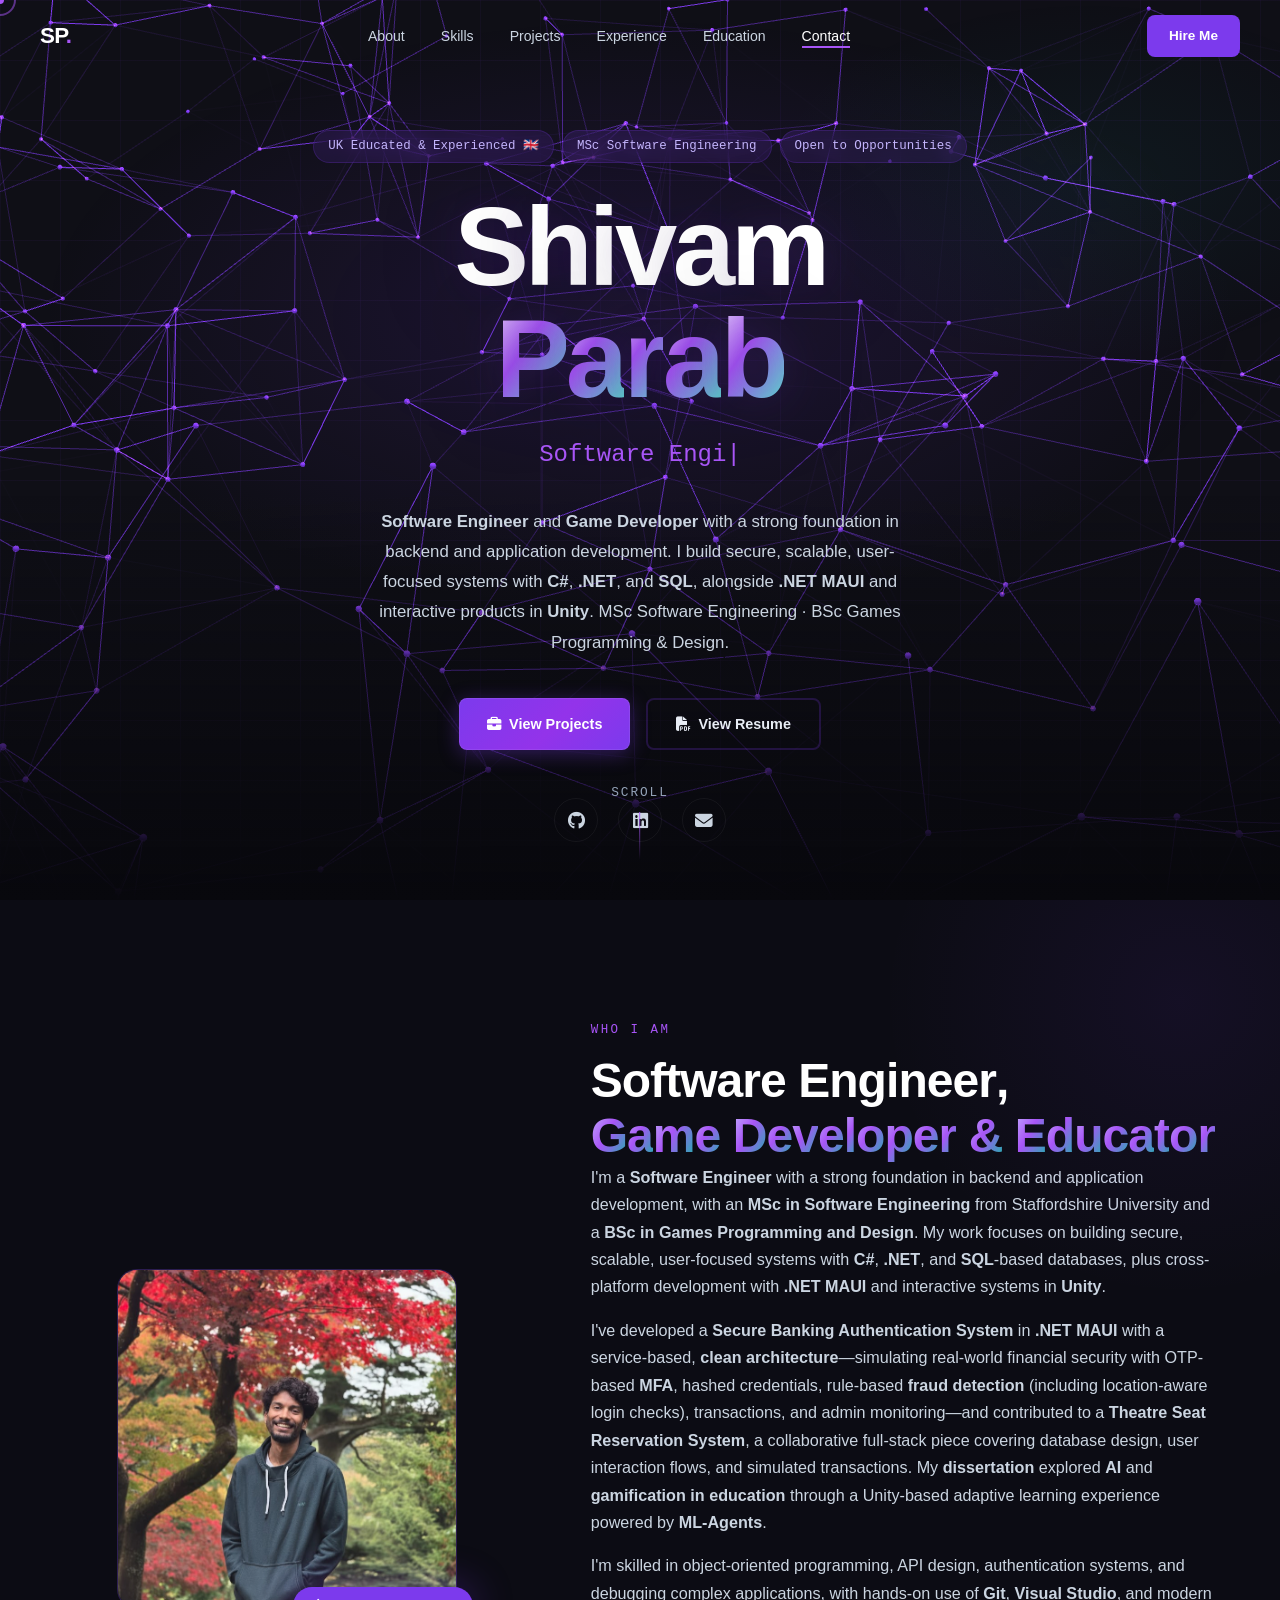
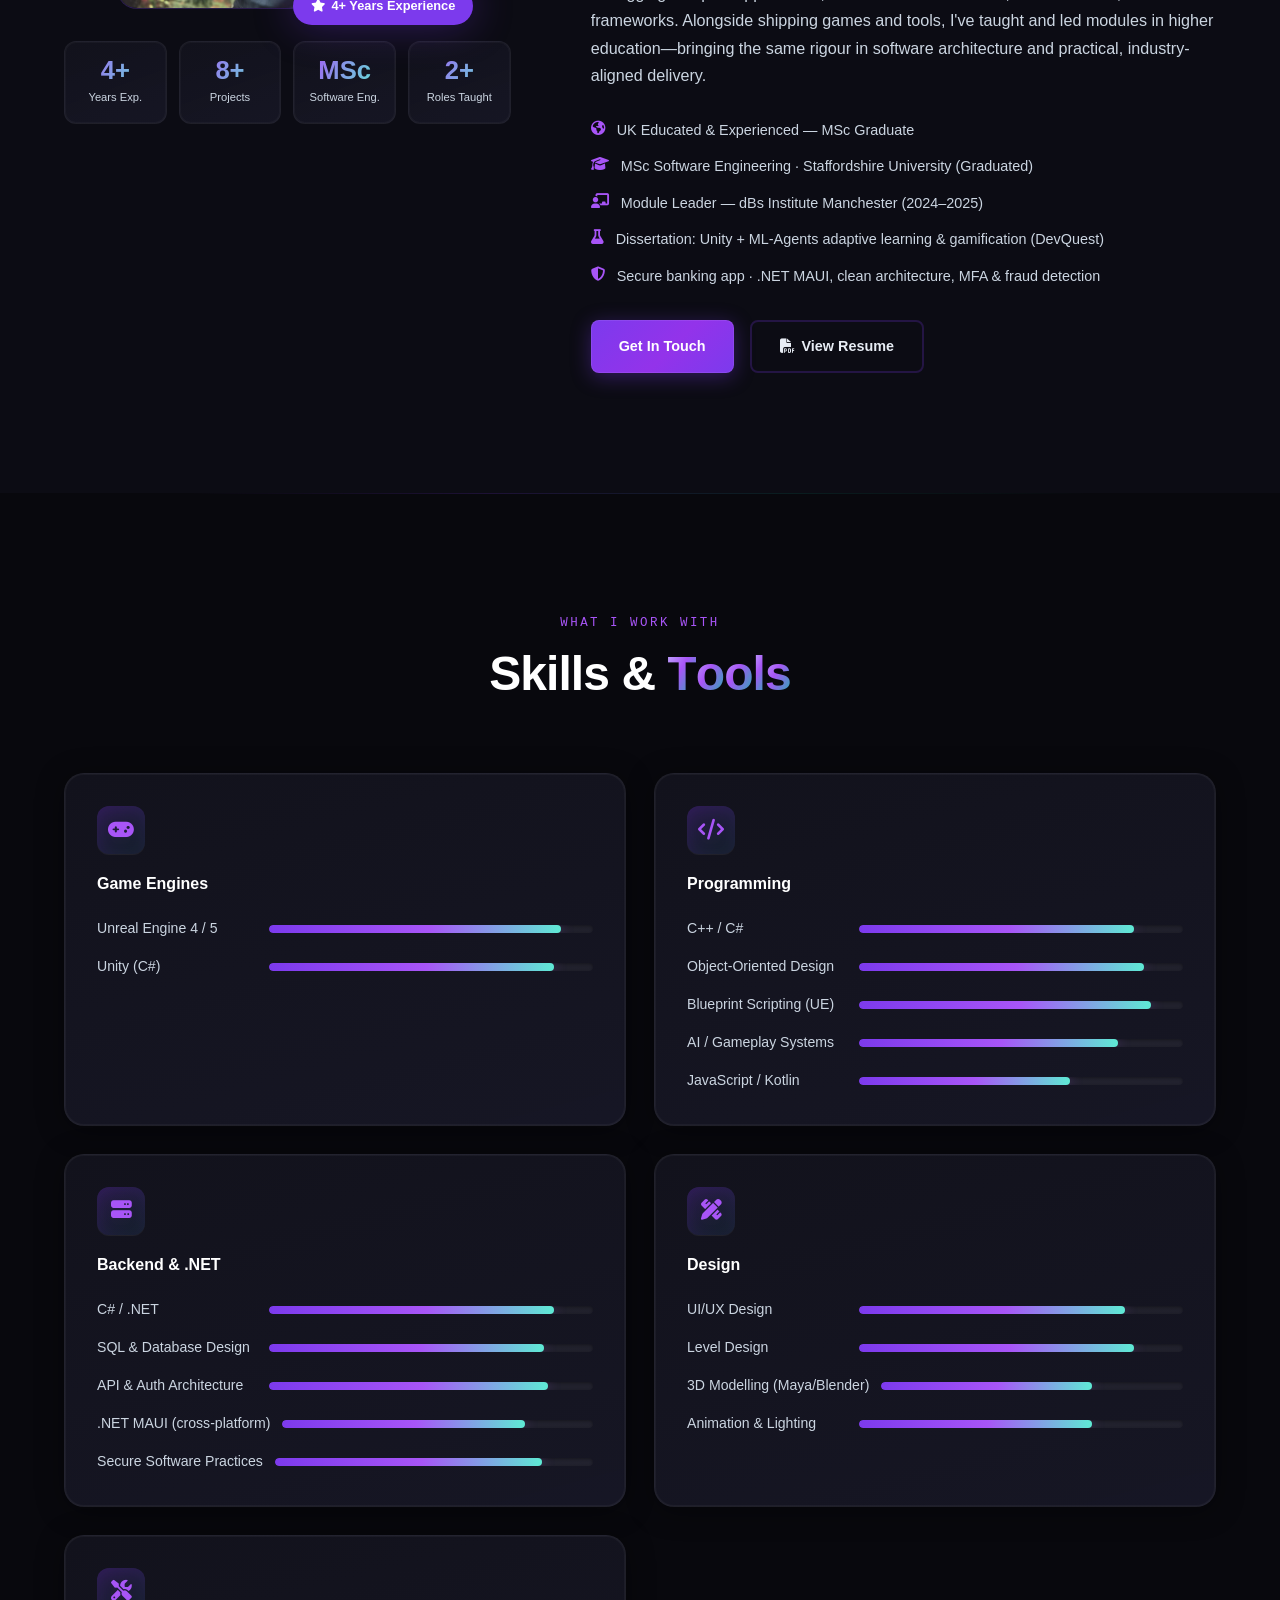
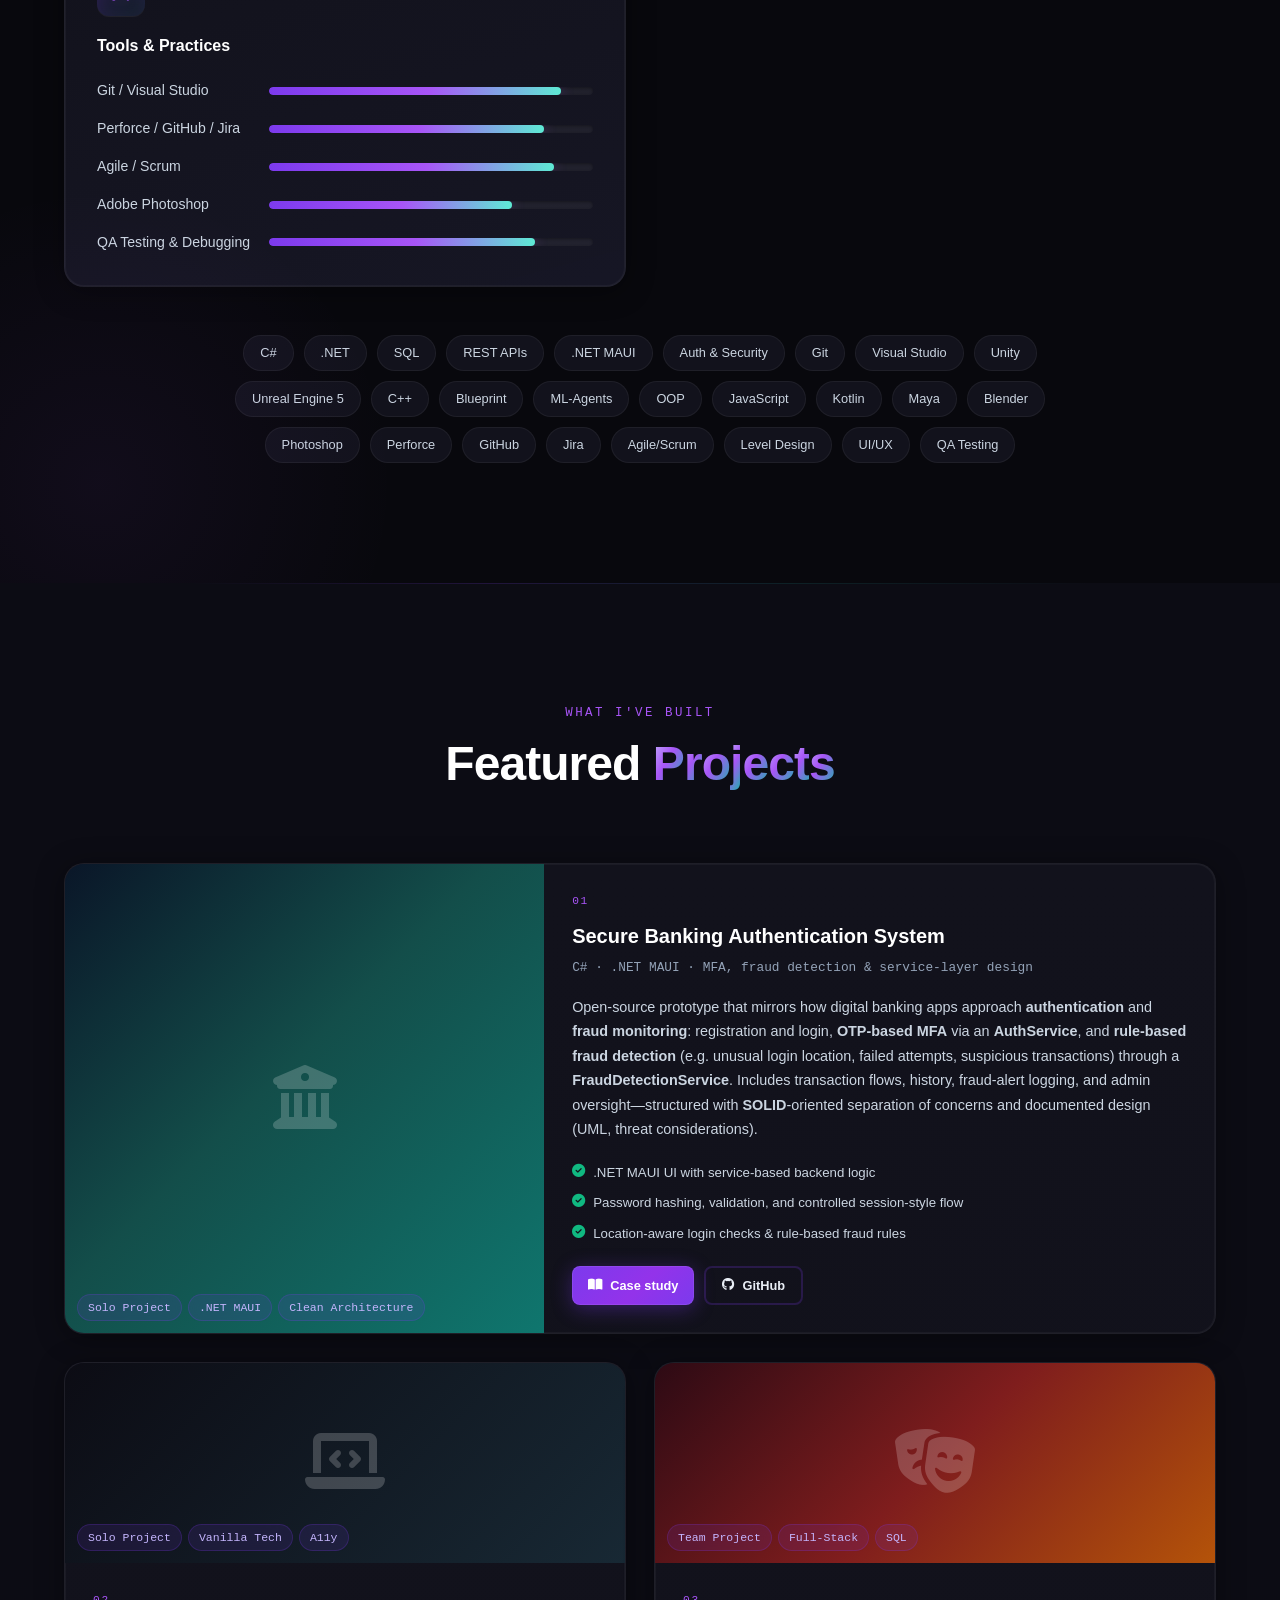
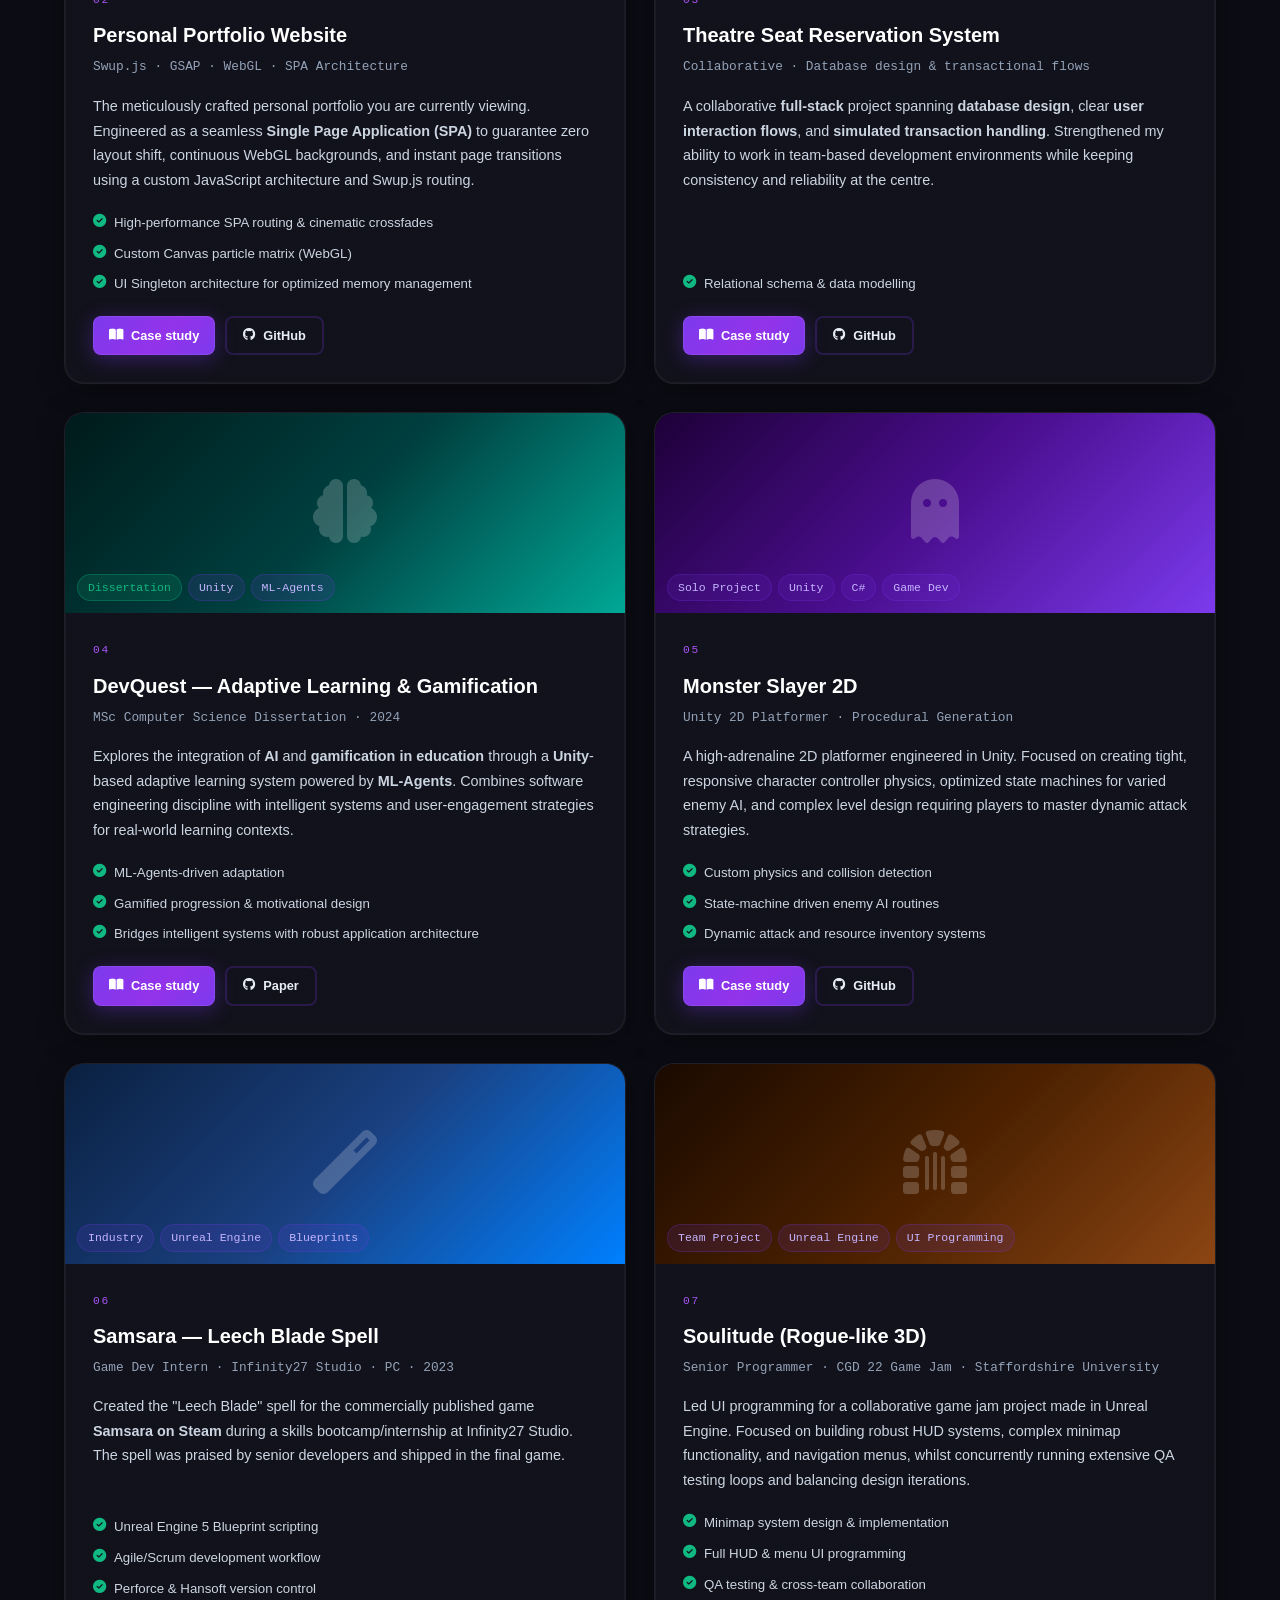
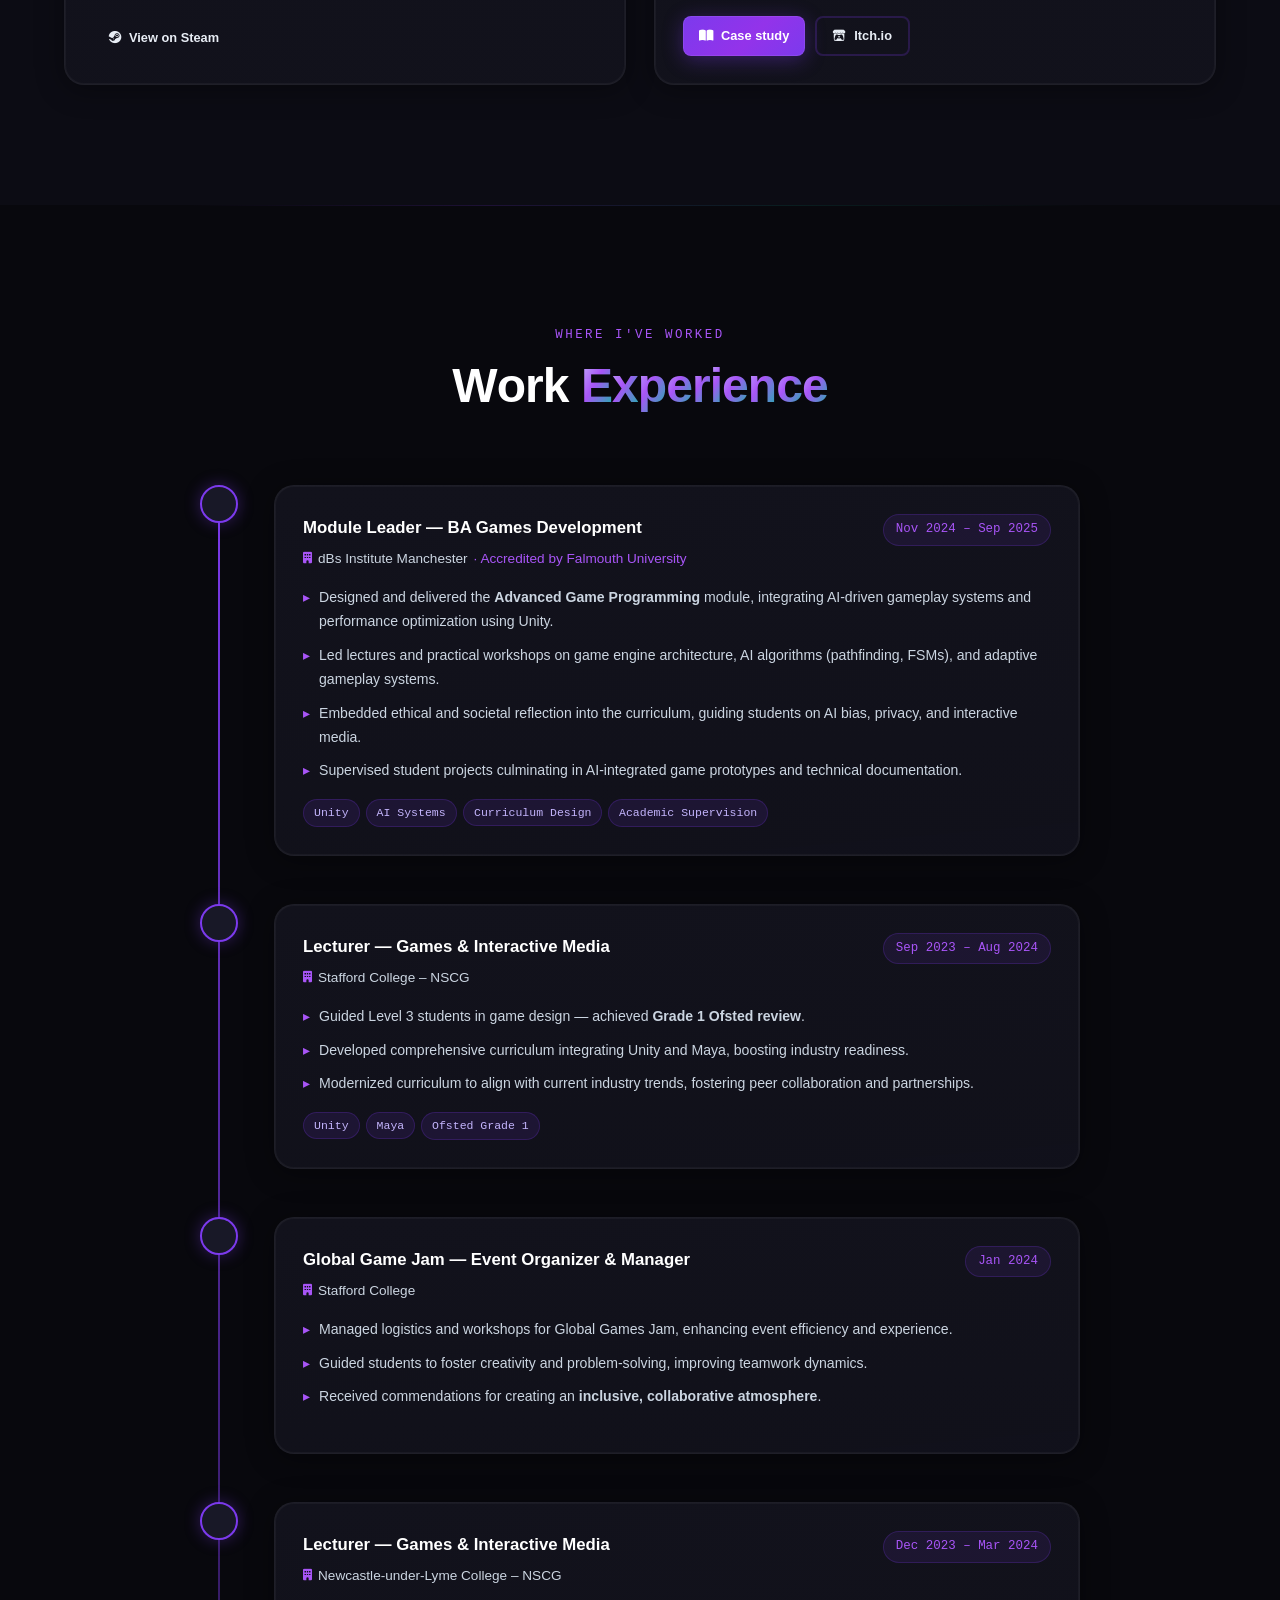
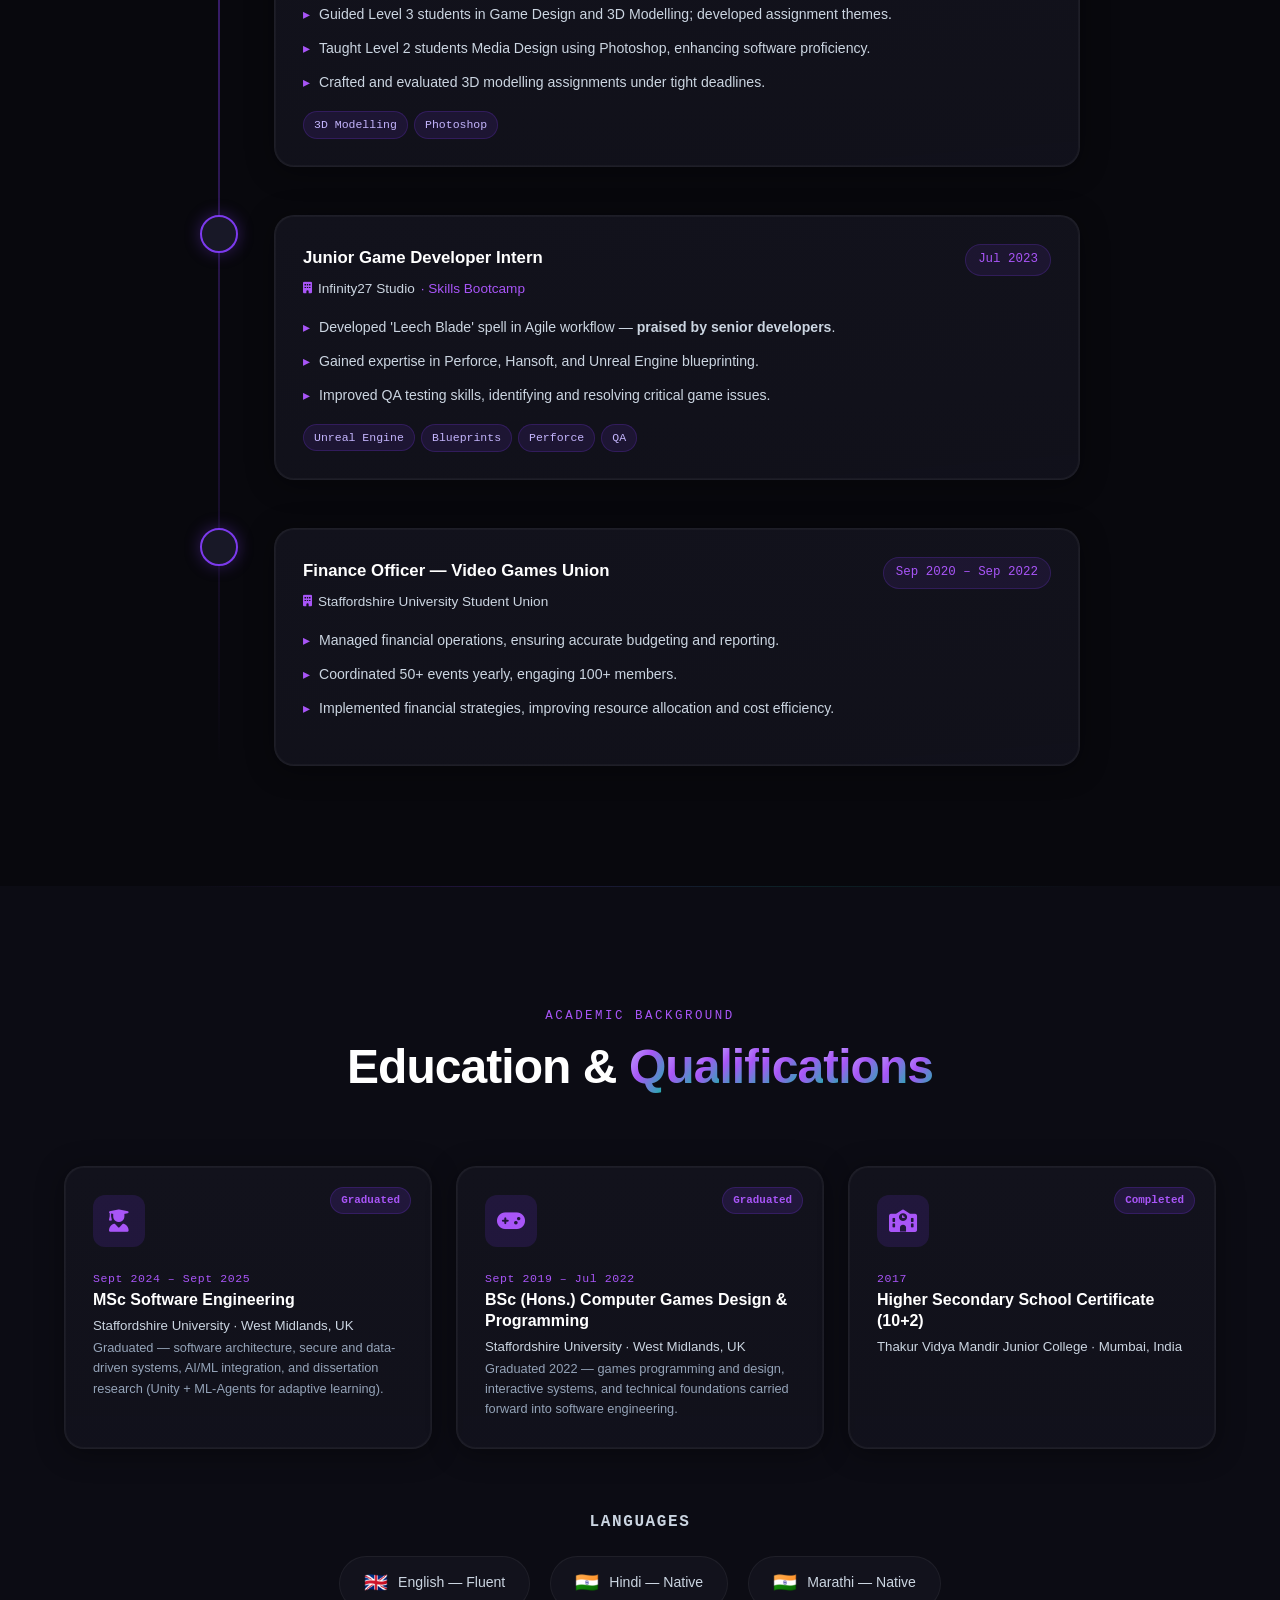
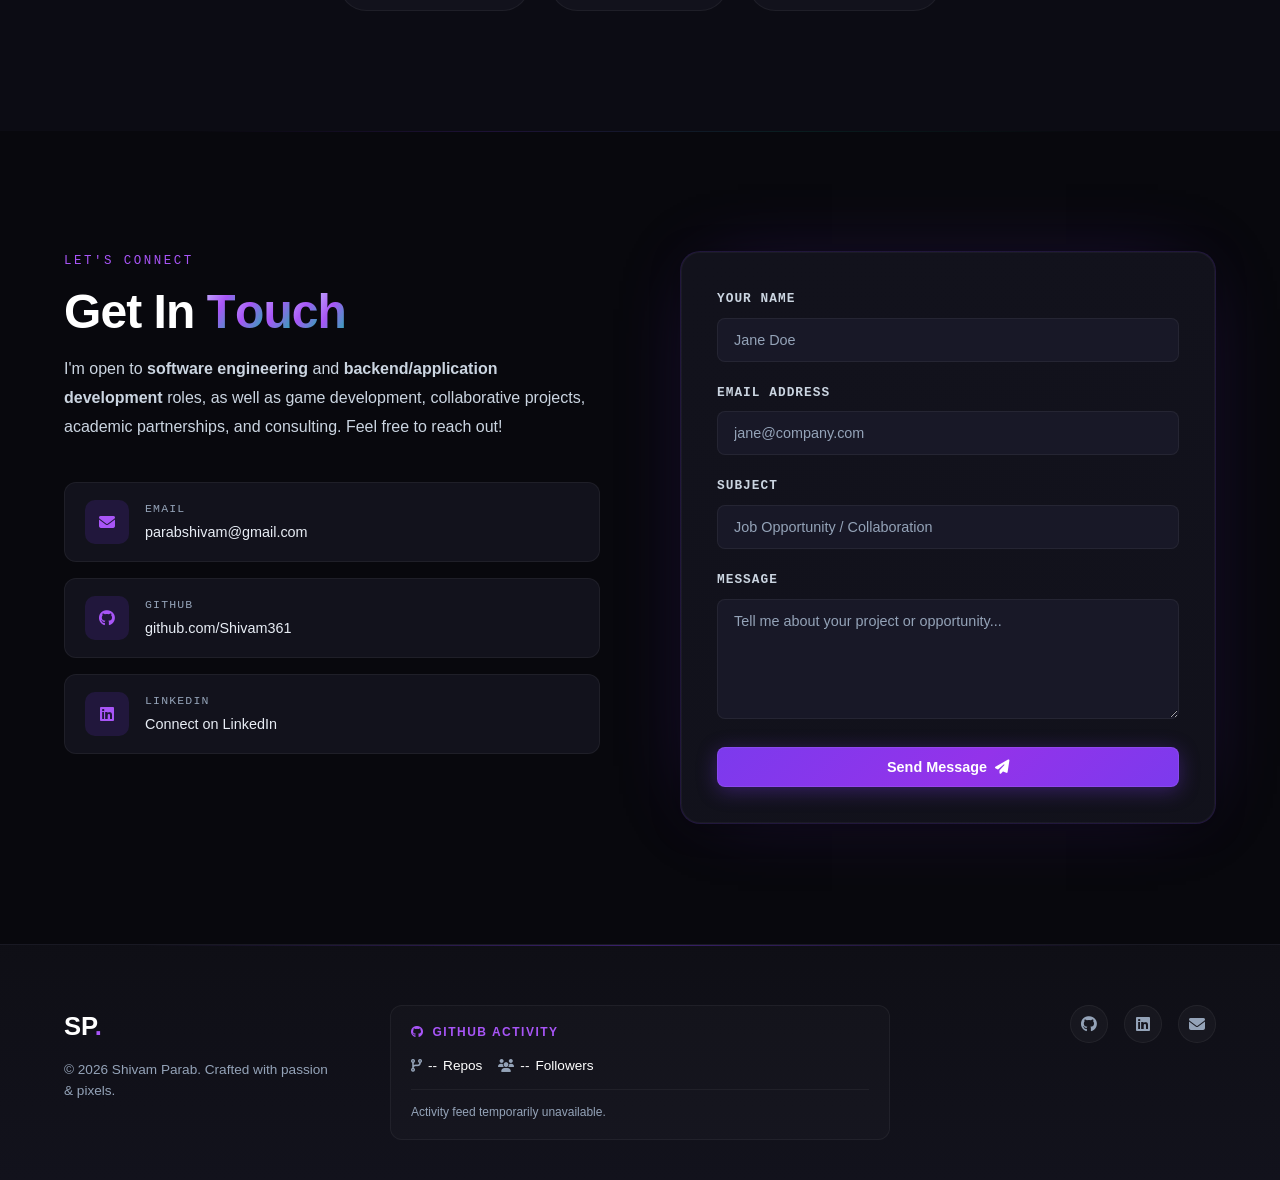
==== index.html @ a1155bc9 "Add GitHub activity widget to footer Introduce a GitHub Activity panel to the site footer and restyl" ====
<!DOCTYPE html>
<html lang="en">
<head>
  <meta charset="UTF-8" />
  <meta name="viewport" content="width=device-width, initial-scale=1.0" />
  <title>Shivam Parab | Software Engineer & Game Developer</title>
  <meta name="title" content="Shivam Parab | Software Engineer & Game Developer">
  <meta name="description" content="Portfolio of Shivam Parab: MSc Software Engineer and Game Developer specializing in high-performance SPA engineering, AI adaptive systems, and architectural scalability in Unity and Unreal Engine.">

  <!-- Open Graph / Facebook -->
  <meta property="og:type" content="website">
  <meta property="og:url" content="https://sp-portfolio-nine.vercel.app/">
  <meta property="og:title" content="Shivam Parab | Software Engineer & Game Developer">
  <meta property="og:description" content="Portfolio of Shivam Parab: MSc Software Engineer and Game Developer specializing in high-performance SPA engineering, AI adaptive systems, and architectural scalability in Unity and Unreal Engine.">
  <meta property="og:image" content="https://sp-portfolio-nine.vercel.app/img/profile.jpg">

  <!-- Twitter -->
  <meta property="twitter:card" content="summary_large_image">
  <meta property="twitter:url" content="https://sp-portfolio-nine.vercel.app/">
  <meta property="twitter:title" content="Shivam Parab | Software Engineer & Game Developer">
  <meta property="twitter:description" content="Portfolio of Shivam Parab: MSc Software Engineer and Game Developer specializing in high-performance SPA engineering, AI adaptive systems, and architectural scalability in Unity and Unreal Engine.">
  <meta property="twitter:image" content="https://sp-portfolio-nine.vercel.app/img/profile.jpg">
  
  <!-- Icons -->
  <link rel="stylesheet" href="css/vendor/fontawesome.min.css" />
  <!-- AOS animations -->

  <link rel="stylesheet" href="css/style.css" />
  <link rel="icon" href="img/favicon.ico" type="image/x-icon">
  <!-- SEO / JSON-LD Structured Data -->
  <script type="application/ld+json">
  {
    "@context": "https://schema.org",
    "@type": "Person",
    "name": "Shivam Parab",
    "url": "https://sp-portfolio-nine.vercel.app/",
    "image": "https://sp-portfolio-nine.vercel.app/img/profile.jpg",
    "jobTitle": "Software Engineer & Game Developer",
    "alumniOf": {
      "@type": "CollegeOrUniversity",
      "name": "Staffordshire University"
    },
    "sameAs": [
      "https://www.linkedin.com/in/shivam-parab-3b747b150/",
      "https://github.com/Shivam361",
      "https://shivam361.itch.io/"
    ],
    "description": "Shivam Parab is an MSc Software Engineer specializing in high-performance SPA engineering, AI adaptive systems, and architectural scalability in Unity and Unreal Engine."
  }
  </script>
</head>
<body>

  <!-- ─── LOADER ──────────────────────────────────── -->
  <div class="loader" id="loader">
    <p class="loader__logo">SP<span class="accent">.</span></p>
    <div class="loader__bar"><div class="loader__fill"></div></div>
  </div>

  <!-- ─── CURSOR ──────────────────────────────────── -->
  <div class="cursor" id="cursor"></div>
  <div class="cursor-follower" id="cursorFollower"></div>

  <!-- ─── NAV ──────────────────────────────────────── -->
  <nav class="nav" id="nav">
    <a href="#home" class="nav__logo" aria-label="Shivam Parab home">
      <span class="nav__logo-text">SP<span class="accent">.</span></span>
    </a>
    <ul class="nav__links" id="navLinks">
      <li><a href="#about" class="nav__link">About</a></li>
      <li><a href="#skills" class="nav__link">Skills</a></li>
      <li><a href="#projects" class="nav__link">Projects</a></li>
      <li><a href="#experience" class="nav__link">Experience</a></li>
      <li><a href="#education" class="nav__link">Education</a></li>
      <li><a href="#contact" class="nav__link">Contact</a></li>
    </ul>
    <a href="#contact" class="btn btn--nav">Hire Me</a>
    <button class="nav__hamburger" id="hamburger" aria-label="Open navigation menu">
      <span></span><span></span><span></span>
    </button>
  </nav>

  <!-- ─── SWUP CONTAINER ──────────────────────────────── -->
  <main id="swup" class="transition-fade">

  <!-- ─── HERO ──────────────────────────────────────── -->
  <header class="hero" id="home">
    <div class="hero__canvas-wrap" id="vanta-bg"></div>
    <div class="hero__content">
      <p class="hero__eyebrow">
        <span class="tag">UK Educated & Experienced 🇬🇧</span>
        <span class="tag">MSc Software Engineering</span>
        <span class="tag">Open to Opportunities</span>
      </p>
      <h1 class="hero__name">
        Shivam<br /><span class="accent">Parab</span>
      </h1>
      <p class="hero__roles">
        <span id="typedRole"></span>
      </p>
      <p class="hero__summary">
        <strong>Software Engineer</strong> and <strong>Game Developer</strong> with a strong foundation in backend and
        application development. I build secure, scalable, user-focused systems with <strong>C#</strong>,
        <strong>.NET</strong>, and <strong>SQL</strong>, alongside <strong>.NET MAUI</strong> and interactive products in
        <strong>Unity</strong>. MSc Software Engineering · BSc Games Programming &amp; Design.
      </p>
      <div class="hero__cta">
        <a href="#projects" class="btn btn--primary">
          <i class="fas fa-briefcase"></i> View Projects
        </a>
        <a href="resume.html" class="btn btn--outline">
          <i class="fas fa-file-pdf"></i> View Resume
        </a>
      </div>
      <div class="hero__socials">
        <a href="https://github.com/Shivam361" target="_blank" rel="noopener" aria-label="GitHub"><i class="fab fa-github"></i></a>
        <a href="https://www.linkedin.com/in/shivam-parab-3b747b150/" target="_blank" rel="noopener" aria-label="LinkedIn"><i class="fab fa-linkedin"></i></a>
        <a href="mailto:parabshivam@gmail.com" aria-label="Email"><i class="fas fa-envelope"></i></a>
      </div>
    </div>
    <div class="hero__scroll-hint">
      <span>Scroll</span>
      <div class="hero__scroll-line"></div>
    </div>
  </header>

  <!-- ─── ABOUT ─────────────────────────────────────── -->
  <section class="section about" id="about">
    <div class="container">
      <div class="about__grid">

        <div class="about__visual">
          <div class="about__img-wrap">
            <div class="about__img-placeholder">
              <div class="about__avatar-icon">
                <i class="fas fa-laptop-code"></i>
              </div>
              <img src="img/profile.jpg" alt="Shivam Parab" class="about__img" />
            </div>
            <div class="about__badge">
              <i class="fas fa-star"></i>
              <span>4+ Years Experience</span>
            </div>
          </div>
          <div class="about__stats">
            <div class="stat-card">
              <span class="stat-card__num">4+</span>
              <span class="stat-card__label">Years Exp.</span>
            </div>
            <div class="stat-card">
              <span class="stat-card__num">8+</span>
              <span class="stat-card__label">Projects</span>
            </div>
            <div class="stat-card">
              <span class="stat-card__num">MSc</span>
              <span class="stat-card__label">Software Eng.</span>
            </div>
            <div class="stat-card">
              <span class="stat-card__num">2+</span>
              <span class="stat-card__label">Roles Taught</span>
            </div>
          </div>
        </div>

        <div class="about__text">
          <p class="section__eyebrow">Who I am</p>
          <h2 class="section__title">Software Engineer, <br /><span class="accent">Game Developer &amp; Educator</span></h2>
          <p class="about__bio">
            I'm a <strong>Software Engineer</strong> with a strong foundation in backend and application development,
            with an <strong>MSc in Software Engineering</strong> from Staffordshire University and a
            <strong>BSc in Games Programming and Design</strong>. My work focuses on building secure, scalable,
            user-focused systems with <strong>C#</strong>, <strong>.NET</strong>, and <strong>SQL</strong>-based databases,
            plus cross-platform development with <strong>.NET MAUI</strong> and interactive systems in <strong>Unity</strong>.
          </p>
          <p class="about__bio">
            I've developed a <strong>Secure Banking Authentication System</strong> in <strong>.NET MAUI</strong> with a
            service-based, <strong>clean architecture</strong>—simulating real-world financial security with OTP-based
            <strong>MFA</strong>, hashed credentials, rule-based <strong>fraud detection</strong> (including location-aware
            login checks), transactions, and admin monitoring—and contributed
            to a <strong>Theatre Seat Reservation System</strong>, a collaborative full-stack piece covering database design,
            user interaction flows, and simulated transactions. My <strong>dissertation</strong> explored <strong>AI</strong> and
            <strong>gamification in education</strong> through a Unity-based adaptive learning experience powered by
            <strong>ML-Agents</strong>.
          </p>
          <p class="about__bio">
            I'm skilled in object-oriented programming, API design, authentication systems, and debugging complex
            applications, with hands-on use of <strong>Git</strong>, <strong>Visual Studio</strong>, and modern frameworks.
            Alongside shipping games and tools, I've taught and led modules in higher education—bringing the same rigour in
            software architecture and practical, industry-aligned delivery.
          </p>
          <div class="about__highlights">
            <div class="highlight-item">
              <i class="fas fa-globe-americas"></i>
              <span>UK Educated & Experienced — MSc Graduate</span>
            </div>
            <div class="highlight-item">
              <i class="fas fa-graduation-cap"></i>
              <span>MSc Software Engineering · Staffordshire University (Graduated)</span>
            </div>
            <div class="highlight-item">
              <i class="fas fa-chalkboard-teacher"></i>
              <span>Module Leader — dBs Institute Manchester (2024–2025)</span>
            </div>
            <div class="highlight-item">
              <i class="fas fa-flask"></i>
              <span>Dissertation: Unity + ML-Agents adaptive learning &amp; gamification (DevQuest)</span>
            </div>
            <div class="highlight-item">
              <i class="fas fa-shield-halved"></i>
              <span>Secure banking app · .NET MAUI, clean architecture, MFA &amp; fraud detection</span>
            </div>
          </div>
          <div style="display: flex; gap: 16px; flex-wrap: wrap;">
            <a href="mailto:parabshivam@gmail.com" class="btn btn--primary" aria-label="Send an email to Shivam Parab">Get In Touch</a>
            <a href="resume.html" target="_blank" rel="noopener" class="btn btn--outline" aria-label="View Shivam Parab's professional resume (opens in new tab)">
              <i class="fas fa-file-pdf"></i> View Resume
            </a>
          </div>
        </div>

      </div>
    </div>
  </section>

  <!-- ─── SKILLS ────────────────────────────────────── -->
  <section class="section skills" id="skills">
    <div class="container">
      <div class="section__header">
        <p class="section__eyebrow">What I work with</p>
        <h2 class="section__title">Skills &amp; <span class="accent">Tools</span></h2>
      </div>

      <div class="skills__grid">

        <div class="skill-group">
          <div class="skill-group__icon"><i class="fas fa-gamepad"></i></div>
          <h3 class="skill-group__title">Game Engines</h3>
          <ul class="skill-list">
            <li><span>Unreal Engine 4 / 5</span><div class="skill-bar"><div class="skill-bar__fill" style="--w:90%"></div></div></li>
            <li><span>Unity (C#)</span><div class="skill-bar"><div class="skill-bar__fill" style="--w:88%"></div></div></li>
          </ul>
        </div>

        <div class="skill-group">
          <div class="skill-group__icon"><i class="fas fa-code"></i></div>
          <h3 class="skill-group__title">Programming</h3>
          <ul class="skill-list">
            <li><span>C++ / C#</span><div class="skill-bar"><div class="skill-bar__fill" style="--w:85%"></div></div></li>
            <li><span>Object-Oriented Design</span><div class="skill-bar"><div class="skill-bar__fill" style="--w:88%"></div></div></li>
            <li><span>Blueprint Scripting (UE)</span><div class="skill-bar"><div class="skill-bar__fill" style="--w:90%"></div></div></li>
            <li><span>AI / Gameplay Systems</span><div class="skill-bar"><div class="skill-bar__fill" style="--w:80%"></div></div></li>
            <li><span>JavaScript / Kotlin</span><div class="skill-bar"><div class="skill-bar__fill" style="--w:65%"></div></div></li>
          </ul>
        </div>

        <div class="skill-group">
          <div class="skill-group__icon"><i class="fas fa-server"></i></div>
          <h3 class="skill-group__title">Backend &amp; .NET</h3>
          <ul class="skill-list">
            <li><span>C# / .NET</span><div class="skill-bar"><div class="skill-bar__fill" style="--w:88%"></div></div></li>
            <li><span>SQL &amp; Database Design</span><div class="skill-bar"><div class="skill-bar__fill" style="--w:85%"></div></div></li>
            <li><span>API &amp; Auth Architecture</span><div class="skill-bar"><div class="skill-bar__fill" style="--w:86%"></div></div></li>
            <li><span>.NET MAUI (cross-platform)</span><div class="skill-bar"><div class="skill-bar__fill" style="--w:78%"></div></div></li>
            <li><span>Secure Software Practices</span><div class="skill-bar"><div class="skill-bar__fill" style="--w:84%"></div></div></li>
          </ul>
        </div>

        <div class="skill-group">
          <div class="skill-group__icon"><i class="fas fa-pencil-ruler"></i></div>
          <h3 class="skill-group__title">Design</h3>
          <ul class="skill-list">
            <li><span>UI/UX Design</span><div class="skill-bar"><div class="skill-bar__fill" style="--w:82%"></div></div></li>
            <li><span>Level Design</span><div class="skill-bar"><div class="skill-bar__fill" style="--w:85%"></div></div></li>
            <li><span>3D Modelling (Maya/Blender)</span><div class="skill-bar"><div class="skill-bar__fill" style="--w:70%"></div></div></li>
            <li><span>Animation &amp; Lighting</span><div class="skill-bar"><div class="skill-bar__fill" style="--w:72%"></div></div></li>
          </ul>
        </div>

        <div class="skill-group">
          <div class="skill-group__icon"><i class="fas fa-tools"></i></div>
          <h3 class="skill-group__title">Tools &amp; Practices</h3>
          <ul class="skill-list">
            <li><span>Git / Visual Studio</span><div class="skill-bar"><div class="skill-bar__fill" style="--w:90%"></div></div></li>
            <li><span>Perforce / GitHub / Jira</span><div class="skill-bar"><div class="skill-bar__fill" style="--w:85%"></div></div></li>
            <li><span>Agile / Scrum</span><div class="skill-bar"><div class="skill-bar__fill" style="--w:88%"></div></div></li>
            <li><span>Adobe Photoshop</span><div class="skill-bar"><div class="skill-bar__fill" style="--w:75%"></div></div></li>
            <li><span>QA Testing &amp; Debugging</span><div class="skill-bar"><div class="skill-bar__fill" style="--w:82%"></div></div></li>
          </ul>
        </div>

      </div>

      <!-- Tech pills -->
      <div class="skills__pills">
        <span class="pill">C#</span>
        <span class="pill">.NET</span>
        <span class="pill">SQL</span>
        <span class="pill">REST APIs</span>
        <span class="pill">.NET MAUI</span>
        <span class="pill">Auth &amp; Security</span>
        <span class="pill">Git</span>
        <span class="pill">Visual Studio</span>
        <span class="pill">Unity</span>
        <span class="pill">Unreal Engine 5</span>
        <span class="pill">C++</span>
        <span class="pill">Blueprint</span>
        <span class="pill">ML-Agents</span>
        <span class="pill">OOP</span>
        <span class="pill">JavaScript</span>
        <span class="pill">Kotlin</span>
        <span class="pill">Maya</span>
        <span class="pill">Blender</span>
        <span class="pill">Photoshop</span>
        <span class="pill">Perforce</span>
        <span class="pill">GitHub</span>
        <span class="pill">Jira</span>
        <span class="pill">Agile/Scrum</span>
        <span class="pill">Level Design</span>
        <span class="pill">UI/UX</span>
        <span class="pill">QA Testing</span>
      </div>
    </div>
  </section>

  <!-- ─── PROJECTS ───────────────────────────────────── -->
  <section class="section projects" id="projects">
    <div class="container">
      <div class="section__header">
        <p class="section__eyebrow">What I've built</p>
        <h2 class="section__title">Featured <span class="accent">Projects</span></h2>
      </div>

      <div class="projects__grid">

        <!-- Project 1: Secure Banking Authentication -->
        <article class="project-card project-card--featured">
          <a class="project-card__media" href="secure-banking.html">
            <div class="project-card__img-wrap project-card__img-wrap--p-banking">
              <div class="project-card__icon"><i class="fas fa-building-columns"></i></div>
            </div>
            <div class="project-card__tags">
              <span class="tag tag--sm">Solo Project</span>
              <span class="tag tag--sm">.NET MAUI</span>
              <span class="tag tag--sm">Clean Architecture</span>
            </div>
          </a>
          <div class="project-card__body">
            <span class="project-card__number">01</span>
            <h3 class="project-card__title">Secure Banking Authentication System</h3>
            <p class="project-card__sub">C# · .NET MAUI · MFA, fraud detection &amp; service-layer design</p>
            <p class="project-card__desc">
              Open-source prototype that mirrors how digital banking apps approach <strong>authentication</strong> and
              <strong>fraud monitoring</strong>: registration and login, <strong>OTP-based MFA</strong> via an
              <strong>AuthService</strong>, and <strong>rule-based fraud detection</strong> (e.g. unusual login location,
              failed attempts, suspicious transactions) through a <strong>FraudDetectionService</strong>.
              Includes transaction flows, history, fraud-alert logging, and admin oversight—structured with
              <strong>SOLID</strong>-oriented separation of concerns and documented design (UML, threat considerations).
            </p>
            <ul class="project-card__bullets">
              <li><i class="fas fa-check-circle"></i> .NET MAUI UI with service-based backend logic</li>
              <li><i class="fas fa-check-circle"></i> Password hashing, validation, and controlled session-style flow</li>
              <li><i class="fas fa-check-circle"></i> Location-aware login checks &amp; rule-based fraud rules</li>
            </ul>
            <div class="project-card__links">
              <a href="secure-banking.html" class="btn btn--sm btn--primary" aria-label="View Secure Banking Authentication System case study">
                <i class="fas fa-book-open"></i> Case study
              </a>
              <a href="https://github.com/Shivam361/secure-banking-authentication-system" target="_blank" rel="noopener" class="btn btn--sm btn--outline" aria-label="View Secure Banking source code on GitHub">
                <i class="fab fa-github"></i> GitHub
              </a>
            </div>
          </div>
        </article>

        <!-- Project 2 (New): Portfolio Website -->
        <article class="project-card">
          <a class="project-card__media" href="portfolio-case-study.html">
            <div class="project-card__img-wrap project-card__img-wrap--p4" style="background: linear-gradient(135deg, var(--bg-2) 0%, rgba(20, 184, 166, 0.1) 100%);">
              <div class="project-card__icon"><i class="fas fa-laptop-code"></i></div>
            </div>
            <div class="project-card__tags">
              <span class="tag tag--sm">Solo Project</span>
              <span class="tag tag--sm">Vanilla Tech</span>
              <span class="tag tag--sm">A11y</span>
            </div>
          </a>
          <div class="project-card__body">
            <span class="project-card__number">02</span>
            <h3 class="project-card__title">Personal Portfolio Website</h3>
            <p class="project-card__sub">Swup.js · GSAP · WebGL · SPA Architecture</p>
            <p class="project-card__desc">
              The meticulously crafted personal portfolio you are currently viewing. Engineered as a seamless <strong>Single Page Application (SPA)</strong> to guarantee zero layout shift, continuous WebGL backgrounds, and instant page transitions using a custom JavaScript architecture and Swup.js routing.
            </p>
            <ul class="project-card__bullets">
              <li><i class="fas fa-check-circle"></i> High-performance SPA routing & cinematic crossfades</li>
              <li><i class="fas fa-check-circle"></i> Custom Canvas particle matrix (WebGL)</li>
              <li><i class="fas fa-check-circle"></i> UI Singleton architecture for optimized memory management</li>
            </ul>
            <div class="project-card__links">
              <a href="portfolio-case-study.html" class="btn btn--sm btn--primary" aria-label="View Personal Portfolio case study">
                <i class="fas fa-book-open"></i> Case study
              </a>
              <a href="https://github.com/Shivam361/SP-Portfolio" target="_blank" rel="noopener" class="btn btn--sm btn--outline" aria-label="View Portfolio source code on GitHub">
                <i class="fab fa-github"></i> GitHub
              </a>
            </div>
          </div>
        </article>

        <!-- Project 3: Theatre Seat Reservation -->
        <article class="project-card">
          <a class="project-card__media" href="theatre-booking.html">
            <div class="project-card__img-wrap project-card__img-wrap--p-theatre">
              <div class="project-card__icon"><i class="fas fa-masks-theater"></i></div>
            </div>
            <div class="project-card__tags">
              <span class="tag tag--sm">Team Project</span>
              <span class="tag tag--sm">Full-Stack</span>
              <span class="tag tag--sm">SQL</span>
            </div>
          </a>
          <div class="project-card__body">
            <span class="project-card__number">03</span>
            <h3 class="project-card__title">Theatre Seat Reservation System</h3>
            <p class="project-card__sub">Collaborative · Database design &amp; transactional flows</p>
            <p class="project-card__desc">
              A collaborative <strong>full-stack</strong> project spanning <strong>database design</strong>, clear
              <strong>user interaction flows</strong>, and <strong>simulated transaction handling</strong>. Strengthened
              my ability to work in team-based development environments while keeping consistency and reliability at the centre.
            </p>
            <ul class="project-card__bullets">
              <li><i class="fas fa-check-circle"></i> Relational schema &amp; data modelling</li>
            </ul>
            <div class="project-card__links">
              <a href="theatre-booking.html" class="btn btn--sm btn--primary" aria-label="View Theatre Seat Reservation System case study">
                <i class="fas fa-book-open"></i> Case study
              </a>
              <a href="https://github.com/Shivam361/theatre-booking" target="_blank" rel="noopener" class="btn btn--sm btn--outline" aria-label="View Theatre Booking source code on GitHub">
                <i class="fab fa-github"></i> GitHub
              </a>
            </div>
          </div>
        </article>

        <!-- Project 4: DevQuest Dissertation -->
        <article class="project-card project-card--research">
          <a class="project-card__media" href="devquest.html">
            <div class="project-card__img-wrap project-card__img-wrap--p4">
              <div class="project-card__icon"><i class="fas fa-brain"></i></div>
            </div>
            <div class="project-card__tags">
              <span class="tag tag--sm tag--research">Dissertation</span>
              <span class="tag tag--sm">Unity</span>
              <span class="tag tag--sm">ML-Agents</span>
            </div>
          </a>
          <div class="project-card__body">
            <span class="project-card__number">04</span>
            <h3 class="project-card__title">DevQuest — Adaptive Learning &amp; Gamification</h3>
            <p class="project-card__sub">MSc Computer Science Dissertation · 2024</p>
            <p class="project-card__desc">
              Explores the integration of <strong>AI</strong> and <strong>gamification in education</strong> through a
              <strong>Unity</strong>-based adaptive learning system powered by <strong>ML-Agents</strong>. Combines software
              engineering discipline with intelligent systems and user-engagement strategies for real-world learning contexts.
            </p>
            <ul class="project-card__bullets">
              <li><i class="fas fa-check-circle"></i> ML-Agents-driven adaptation</li>
              <li><i class="fas fa-check-circle"></i> Gamified progression &amp; motivational design</li>
              <li><i class="fas fa-check-circle"></i> Bridges intelligent systems with robust application architecture</li>
            </ul>
            <div class="project-card__links">
              <a href="devquest.html" class="btn btn--sm btn--primary" aria-label="View DevQuest Dissertation case study">
                <i class="fas fa-book-open"></i> Case study
              </a>
              <a href="#" class="btn btn--sm btn--outline" aria-label="Read DevQuest research paper (coming soon)">
                <i class="fab fa-github"></i> Paper
              </a>
            </div>
          </div>
        </article>

        <!-- Project 5: Unity 2D Platformer -->
        <article class="project-card">
          <a class="project-card__media" href="monster-slayer.html">
            <div class="project-card__img-wrap project-card__img-wrap--p1">
              <div class="project-card__icon"><i class="fas fa-ghost"></i></div>
            </div>
            <div class="project-card__tags">
              <span class="tag tag--sm">Solo Project</span>
              <span class="tag tag--sm">Unity</span>
              <span class="tag tag--sm">C#</span>
              <span class="tag tag--sm">Game Dev</span>
            </div>
          </a>
          <div class="project-card__body">
            <span class="project-card__number">05</span>
            <h3 class="project-card__title">Monster Slayer 2D</h3>
            <p class="project-card__sub">Unity 2D Platformer · Procedural Generation</p>
            <p class="project-card__desc">
              A high-adrenaline 2D platformer engineered in Unity. Focused on creating tight, responsive character controller physics, optimized state machines for varied enemy AI, and complex level design requiring players to master dynamic attack strategies.
            </p>
            <ul class="project-card__bullets">
              <li><i class="fas fa-check-circle"></i> Custom physics and collision detection</li>
              <li><i class="fas fa-check-circle"></i> State-machine driven enemy AI routines</li>
              <li><i class="fas fa-check-circle"></i> Dynamic attack and resource inventory systems</li>
            </ul>
            <div class="project-card__links">
              <a href="monster-slayer.html" class="btn btn--sm btn--primary" aria-label="View Monster Slayer 2D case study">
                <i class="fas fa-book-open"></i> Case study
              </a>
              <a href="https://github.com/Shivam361/" target="_blank" rel="noopener" class="btn btn--sm btn--outline" aria-label="View Monster Slayer source code on GitHub">
                <i class="fab fa-github"></i> GitHub
              </a>
            </div>
          </div>
        </article>

        <!-- Project 6: Samsara - Leech Blade -->
        <article class="project-card">
          <div class="project-card__media" onclick="window.open('https://store.steampowered.com/app/2065700/Samsara_Spell/', '_blank')" style="cursor: pointer;">
            <div class="project-card__img-wrap project-card__img-wrap--p2">
              <div class="project-card__icon"><i class="fas fa-magic"></i></div>
            </div>
            <div class="project-card__tags">
              <span class="tag tag--sm">Industry</span>
              <span class="tag tag--sm">Unreal Engine</span>
              <span class="tag tag--sm">Blueprints</span>
            </div>
          </div>
          <div class="project-card__body">
            <span class="project-card__number">06</span>
            <h3 class="project-card__title">Samsara — Leech Blade Spell</h3>
            <p class="project-card__sub">Game Dev Intern · Infinity27 Studio · PC · 2023</p>
            <p class="project-card__desc">
              Created the "Leech Blade" spell for the commercially published game <strong>Samsara on Steam</strong>
              during a skills bootcamp/internship at Infinity27 Studio. The spell was praised by senior developers
              and shipped in the final game.
            </p>
            <ul class="project-card__bullets">
              <li><i class="fas fa-check-circle"></i> Unreal Engine 5 Blueprint scripting</li>
              <li><i class="fas fa-check-circle"></i> Agile/Scrum development workflow</li>
              <li><i class="fas fa-check-circle"></i> Perforce &amp; Hansoft version control</li>
            </ul>
            <div class="project-card__links">
              <a href="https://store.steampowered.com/app/2065700/Samsara_Spell/" target="_blank" rel="noopener" class="btn btn--sm" aria-label="View Samsara — Leech Blade Spell on Steam">
                <i class="fab fa-steam"></i> View on Steam
              </a>
            </div>
          </div>
        </article>

        <!-- Project 7: Rogue-like Dungeon Crawler -->
        <article class="project-card">
          <a class="project-card__media" href="soulitude.html">
            <div class="project-card__img-wrap project-card__img-wrap--p3">
              <div class="project-card__icon"><i class="fas fa-dungeon"></i></div>
            </div>
            <div class="project-card__tags">
              <span class="tag tag--sm">Team Project</span>
              <span class="tag tag--sm">Unreal Engine</span>
              <span class="tag tag--sm">UI Programming</span>
            </div>
          </a>
          <div class="project-card__body">
            <span class="project-card__number">07</span>
            <h3 class="project-card__title">Soulitude (Rogue-like 3D)</h3>
            <p class="project-card__sub">Senior Programmer · CGD 22 Game Jam · Staffordshire University</p>
            <p class="project-card__desc">
              Led UI programming for a collaborative game jam project made in Unreal Engine. Focused on building robust HUD systems, complex minimap functionality, and navigation menus, whilst concurrently running extensive QA testing loops and balancing design iterations.
            </p>
            <ul class="project-card__bullets">
              <li><i class="fas fa-check-circle"></i> Minimap system design &amp; implementation</li>
              <li><i class="fas fa-check-circle"></i> Full HUD &amp; menu UI programming</li>
              <li><i class="fas fa-check-circle"></i> QA testing &amp; cross-team collaboration</li>
            </ul>
            <div class="project-card__links">
              <a href="soulitude.html" class="btn btn--sm btn--primary" aria-label="View Soulitude case study">
                <i class="fas fa-book-open"></i> Case study
              </a>
              <a href="https://itch.io/jam/cgd22-goty-public/rate/1561178" target="_blank" rel="noopener" class="btn btn--sm btn--outline" aria-label="View Soulitude on Itch.io">
                <i class="fab fa-itch-io"></i> Itch.io
              </a>
            </div>
          </div>
        </article>

      </div>
    </div>
  </section>

  <!-- ─── EXPERIENCE ─────────────────────────────────── -->
  <section class="section experience" id="experience">
    <div class="container">
      <div class="section__header">
        <p class="section__eyebrow">Where I've worked</p>
        <h2 class="section__title">Work <span class="accent">Experience</span></h2>
      </div>

      <div class="timeline">

        <div class="timeline__item">
          <div class="timeline__marker"></div>
          <div class="timeline__content">
            <div class="timeline__header">
              <div>
                <h3 class="timeline__role">Module Leader — BA Games Development</h3>
                <p class="timeline__company"><i class="fas fa-building"></i> dBs Institute Manchester <span class="timeline__accent">· Accredited by Falmouth University</span></p>
              </div>
              <span class="timeline__date">Nov 2024 – Sep 2025</span>
            </div>
            <ul class="timeline__bullets">
              <li>Designed and delivered the <strong>Advanced Game Programming</strong> module, integrating AI-driven gameplay systems and performance optimization using Unity.</li>
              <li>Led lectures and practical workshops on game engine architecture, AI algorithms (pathfinding, FSMs), and adaptive gameplay systems.</li>
              <li>Embedded ethical and societal reflection into the curriculum, guiding students on AI bias, privacy, and interactive media.</li>
              <li>Supervised student projects culminating in AI-integrated game prototypes and technical documentation.</li>
            </ul>
            <div class="timeline__tags">
              <span class="tag tag--sm">Unity</span><span class="tag tag--sm">AI Systems</span><span class="tag tag--sm">Curriculum Design</span><span class="tag tag--sm">Academic Supervision</span>
            </div>
          </div>
        </div>

        <div class="timeline__item">
          <div class="timeline__marker"></div>
          <div class="timeline__content">
            <div class="timeline__header">
              <div>
                <h3 class="timeline__role">Lecturer — Games &amp; Interactive Media</h3>
                <p class="timeline__company"><i class="fas fa-building"></i> Stafford College – NSCG</p>
              </div>
              <span class="timeline__date">Sep 2023 – Aug 2024</span>
            </div>
            <ul class="timeline__bullets">
              <li>Guided Level 3 students in game design — achieved <strong>Grade 1 Ofsted review</strong>.</li>
              <li>Developed comprehensive curriculum integrating Unity and Maya, boosting industry readiness.</li>
              <li>Modernized curriculum to align with current industry trends, fostering peer collaboration and partnerships.</li>
            </ul>
            <div class="timeline__tags">
              <span class="tag tag--sm">Unity</span><span class="tag tag--sm">Maya</span><span class="tag tag--sm">Ofsted Grade 1</span>
            </div>
          </div>
        </div>

        <div class="timeline__item">
          <div class="timeline__marker"></div>
          <div class="timeline__content">
            <div class="timeline__header">
              <div>
                <h3 class="timeline__role">Global Game Jam — Event Organizer &amp; Manager</h3>
                <p class="timeline__company"><i class="fas fa-building"></i> Stafford College</p>
              </div>
              <span class="timeline__date">Jan 2024</span>
            </div>
            <ul class="timeline__bullets">
              <li>Managed logistics and workshops for Global Games Jam, enhancing event efficiency and experience.</li>
              <li>Guided students to foster creativity and problem-solving, improving teamwork dynamics.</li>
              <li>Received commendations for creating an <strong>inclusive, collaborative atmosphere</strong>.</li>
            </ul>
          </div>
        </div>

        <div class="timeline__item">
          <div class="timeline__marker"></div>
          <div class="timeline__content">
            <div class="timeline__header">
              <div>
                <h3 class="timeline__role">Lecturer — Games &amp; Interactive Media</h3>
                <p class="timeline__company"><i class="fas fa-building"></i> Newcastle-under-Lyme College – NSCG</p>
              </div>
              <span class="timeline__date">Dec 2023 – Mar 2024</span>
            </div>
            <ul class="timeline__bullets">
              <li>Guided Level 3 students in Game Design and 3D Modelling; developed assignment themes.</li>
              <li>Taught Level 2 students Media Design using Photoshop, enhancing software proficiency.</li>
              <li>Crafted and evaluated 3D modelling assignments under tight deadlines.</li>
            </ul>
            <div class="timeline__tags">
              <span class="tag tag--sm">3D Modelling</span><span class="tag tag--sm">Photoshop</span>
            </div>
          </div>
        </div>

        <div class="timeline__item">
          <div class="timeline__marker"></div>
          <div class="timeline__content">
            <div class="timeline__header">
              <div>
                <h3 class="timeline__role">Junior Game Developer Intern</h3>
                <p class="timeline__company"><i class="fas fa-building"></i> Infinity27 Studio <span class="timeline__accent">· Skills Bootcamp</span></p>
              </div>
              <span class="timeline__date">Jul 2023</span>
            </div>
            <ul class="timeline__bullets">
              <li>Developed 'Leech Blade' spell in Agile workflow — <strong>praised by senior developers</strong>.</li>
              <li>Gained expertise in Perforce, Hansoft, and Unreal Engine blueprinting.</li>
              <li>Improved QA testing skills, identifying and resolving critical game issues.</li>
            </ul>
            <div class="timeline__tags">
              <span class="tag tag--sm">Unreal Engine</span><span class="tag tag--sm">Blueprints</span><span class="tag tag--sm">Perforce</span><span class="tag tag--sm">QA</span>
            </div>
          </div>
        </div>

        <div class="timeline__item">
          <div class="timeline__marker"></div>
          <div class="timeline__content">
            <div class="timeline__header">
              <div>
                <h3 class="timeline__role">Finance Officer — Video Games Union</h3>
                <p class="timeline__company"><i class="fas fa-building"></i> Staffordshire University Student Union</p>
              </div>
              <span class="timeline__date">Sep 2020 – Sep 2022</span>
            </div>
            <ul class="timeline__bullets">
              <li>Managed financial operations, ensuring accurate budgeting and reporting.</li>
              <li>Coordinated 50+ events yearly, engaging 100+ members.</li>
              <li>Implemented financial strategies, improving resource allocation and cost efficiency.</li>
            </ul>
          </div>
        </div>

      </div>
    </div>
  </section>

  <!-- ─── EDUCATION ──────────────────────────────────── -->
  <section class="section education" id="education">
    <div class="container">
      <div class="section__header">
        <p class="section__eyebrow">Academic background</p>
        <h2 class="section__title">Education &amp; <span class="accent">Qualifications</span></h2>
      </div>

      <div class="education__grid">

        <div class="edu-card">
          <div class="edu-card__icon"><i class="fas fa-user-graduate"></i></div>
          <div class="edu-card__body">
            <span class="edu-card__date">Sept 2024 – Sept 2025</span>
            <h3 class="edu-card__degree">MSc Software Engineering</h3>
            <p class="edu-card__school">Staffordshire University · West Midlands, UK</p>
            <p class="edu-card__note">Graduated — software architecture, secure and data-driven systems, AI/ML integration, and dissertation research (Unity + ML-Agents for adaptive learning).</p>
          </div>
          <div class="edu-card__badge edu-card__badge--done">Graduated</div>
        </div>

        <div class="edu-card">
          <div class="edu-card__icon"><i class="fas fa-gamepad"></i></div>
          <div class="edu-card__body">
            <span class="edu-card__date">Sept 2019 – Jul 2022</span>
            <h3 class="edu-card__degree">BSc (Hons.) Computer Games Design &amp; Programming</h3>
            <p class="edu-card__school">Staffordshire University · West Midlands, UK</p>
            <p class="edu-card__note">Graduated 2022 — games programming and design, interactive systems, and technical foundations carried forward into software engineering.</p>
          </div>
          <div class="edu-card__badge edu-card__badge--done">Graduated</div>
        </div>

        <div class="edu-card">
          <div class="edu-card__icon"><i class="fas fa-school"></i></div>
          <div class="edu-card__body">
            <span class="edu-card__date">2017</span>
            <h3 class="edu-card__degree">Higher Secondary School Certificate (10+2)</h3>
            <p class="edu-card__school">Thakur Vidya Mandir Junior College · Mumbai, India</p>
          </div>
          <div class="edu-card__badge edu-card__badge--done">Completed</div>
        </div>

      </div>

      <!-- Languages -->
      <div class="languages">
        <h3 class="languages__title">Languages</h3>
        <div class="languages__list">
          <div class="lang-badge"><span class="lang-badge__flag">🇬🇧</span><span>English — Fluent</span></div>
          <div class="lang-badge"><span class="lang-badge__flag">🇮🇳</span><span>Hindi — Native</span></div>
          <div class="lang-badge"><span class="lang-badge__flag">🇮🇳</span><span>Marathi — Native</span></div>
        </div>
      </div>

    </div>
  </section>

  <!-- ─── CONTACT ────────────────────────────────────── -->
  <section class="section contact" id="contact" style="position: relative; overflow: hidden;">
    <div id="vanta-bg-contact" style="position: absolute; inset: 0; z-index: 0; pointer-events: none; opacity: 0.8;"></div>
    <div class="container" style="position: relative; z-index: 1;">
      <div class="contact__inner">
        <div class="contact__text">
          <p class="section__eyebrow">Let's connect</p>
          <h2 class="section__title">Get In <span class="accent">Touch</span></h2>
          <p class="contact__desc">
            I'm open to <strong>software engineering</strong> and <strong>backend/application development</strong> roles,
            as well as game development, collaborative projects, academic partnerships, and consulting. Feel free to reach out!
          </p>
          <div class="contact__links">
            <a href="mailto:parabshivam@gmail.com" class="contact__link-item" aria-label="Send an email to Shivam Parab (parabshivam@gmail.com)">
              <div class="contact__link-icon"><i class="fas fa-envelope"></i></div>
              <div>
                <span class="contact__link-label">Email</span>
                <span class="contact__link-val">parabshivam@gmail.com</span>
              </div>
            </a>

            <a href="https://github.com/Shivam361" target="_blank" rel="noopener" class="contact__link-item" aria-label="Visit Shivam's GitHub profile">
              <div class="contact__link-icon"><i class="fab fa-github"></i></div>
              <div>
                <span class="contact__link-label">GitHub</span>
                <span class="contact__link-val">github.com/Shivam361</span>
              </div>
            </a>
            <a href="https://www.linkedin.com/in/shivam-parab-3b747b150/" target="_blank" rel="noopener" class="contact__link-item" aria-label="Visit Shivam's LinkedIn profile">
              <div class="contact__link-icon"><i class="fab fa-linkedin"></i></div>
              <div>
                <span class="contact__link-label">LinkedIn</span>
                <span class="contact__link-val">Connect on LinkedIn</span>
              </div>
            </a>
          </div>
        </div>

        <div class="contact__form-wrap">
          <form class="contact__form" id="contactForm" action="https://formsubmit.co/parabshivam@gmail.com" method="POST">
            <!-- FormSubmit Meta Tags -->
            <input type="text" name="_honey" style="display:none">
            <input type="hidden" name="_captcha" value="false">
            <input type="hidden" name="_subject" value="New Inquiry from Portfolio Website!">

            <div class="form__group">
              <label class="form__label" for="name">Your Name</label>
              <input class="form__input" type="text" id="name" name="name" placeholder="Jane Doe" required aria-required="true" />
            </div>
            <div class="form__group">
              <label class="form__label" for="email">Email Address</label>
              <input class="form__input" type="email" id="email" name="email" placeholder="jane@company.com" required aria-required="true" />
            </div>
            <div class="form__group">
              <label class="form__label" for="subject">Subject</label>
              <input class="form__input" type="text" id="subject" name="subject" placeholder="Job Opportunity / Collaboration" />
            </div>
            <div class="form__group">
              <label class="form__label" for="message">Message</label>
              <textarea class="form__input form__textarea" id="message" name="message" placeholder="Tell me about your project or opportunity..." required aria-required="true" rows="5"></textarea>
            </div>
            <button type="submit" class="btn btn--primary btn--full" aria-label="Send message from contact form">
              <span id="submitText">Send Message</span>
              <i class="fas fa-paper-plane"></i>
            </button>
            <div class="form__success" id="formSuccess">
              <i class="fas fa-check-circle"></i>
              <span>Message noted! Since this is a static demo, please email me directly at <strong>parabshivam@gmail.com</strong></span>
            </div>
          </form>
        </div>

      </div>
    </div>
  </section>
  
  </main> <!-- /SWUP CONTAINER -->

  <!-- ─── FOOTER ─────────────────────────────────────── -->
  <footer class="footer">
    <div class="container">
      <div class="footer__inner">
        <div class="footer__brand">
          <p class="footer__logo">SP<span class="accent">.</span></p>
          <p class="footer__copy">&copy; 2026 Shivam Parab. Crafted with passion &amp; pixels.</p>
        </div>
        
        <div class="footer__github" id="githubActivity">
          <p class="footer__github-title"><i class="fab fa-github"></i> GitHub Activity</p>
          <div class="footer__github-stats">
            <span class="github-stat" title="Public Repositories"><i class="fas fa-code-branch"></i> <span id="githubRepos">--</span> Repos</span>
            <span class="github-stat" title="Followers"><i class="fas fa-users"></i> <span id="githubFollowers">--</span> Followers</span>
          </div>
          <div class="footer__github-repos" id="githubRepoList">
            <div class="github-repo-skeleton"></div>
            <div class="github-repo-skeleton"></div>
          </div>
        </div>

        <div class="footer__socials">
          <a href="https://github.com/Shivam361" target="_blank" rel="noopener" aria-label="GitHub"><i class="fab fa-github"></i></a>
          <a href="https://www.linkedin.com/in/shivam-parab-3b747b150/" target="_blank" rel="noopener" aria-label="LinkedIn"><i class="fab fa-linkedin"></i></a>
          <a href="mailto:parabshivam@gmail.com" aria-label="Email"><i class="fas fa-envelope"></i></a>
        </div>
      </div>
    </div>
  </footer>

  <!-- ─── BACK TO TOP ───────────────────────────────── -->
  <button class="back-to-top" id="backToTop" aria-label="Scroll back to top of page">
    <i class="fas fa-chevron-up"></i>
  </button>

  <!-- Scripts -->
  <script src="js/vendor/gsap.min.js"></script>
  <script src="js/vendor/ScrollTrigger.min.js"></script>
  <script src="js/vendor/lenis.min.js"></script>
  <!-- Typed.js for Typewriter Effect -->
  <script src="js/vendor/typed.umd.js"></script>
  <!-- SplitType for Text Reveals -->
  <script src="js/vendor/split-type.min.js"></script>
  <!-- Three.js + Vanta.js for 3D Background -->
  <script src="js/vendor/three.min.js"></script>
  <script src="js/vendor/vanta.net.min.js"></script>
  <script src="js/vendor/swup.min.js"></script>
  <script src="js/main.js"></script>
</body>
</html>
---- css/style.css ----
/* ====================================================
   SHIVAM PARAB PORTFOLIO — STYLESHEET
   Design: Dark gaming aesthetic with neon accent
   ==================================================== */

@import url("base/custom-properties.css");
@import url("base/reset-and-base.css");
@import url("base/scrollbar.css");
@import url("base/cursor.css");
@import url("base/container.css");
@import url("base/section-base.css");
@import url("base/buttons.css");
@import url("base/tags---pills.css");
@import url("components/nav.css");
@import url("components/hero.css");
@import url("components/about.css");
@import url("components/skills.css");
@import url("components/projects.css");
@import url("components/experience.css");
@import url("components/education.css");
@import url("components/contact.css");
@import url("components/footer.css");
@import url("components/back-to-top.css");
@import url("components/responsive.css");
@import url("components/utility.css");
@import url("components/page-loader.css");
@import url("base/section-dividers.css");
@import url("components/motion-preferences.css");
@import url("components/split-type.css");

/* Custom selection */
::selection {
  background: var(--accent);
  color: var(--white);
}

/* Swup Transition Fade — pure crossfade, no directional slide */
.transition-fade {
  transition: opacity 0.35s ease-out;
  opacity: 1;
}
html.is-animating .transition-fade {
  opacity: 0;
}
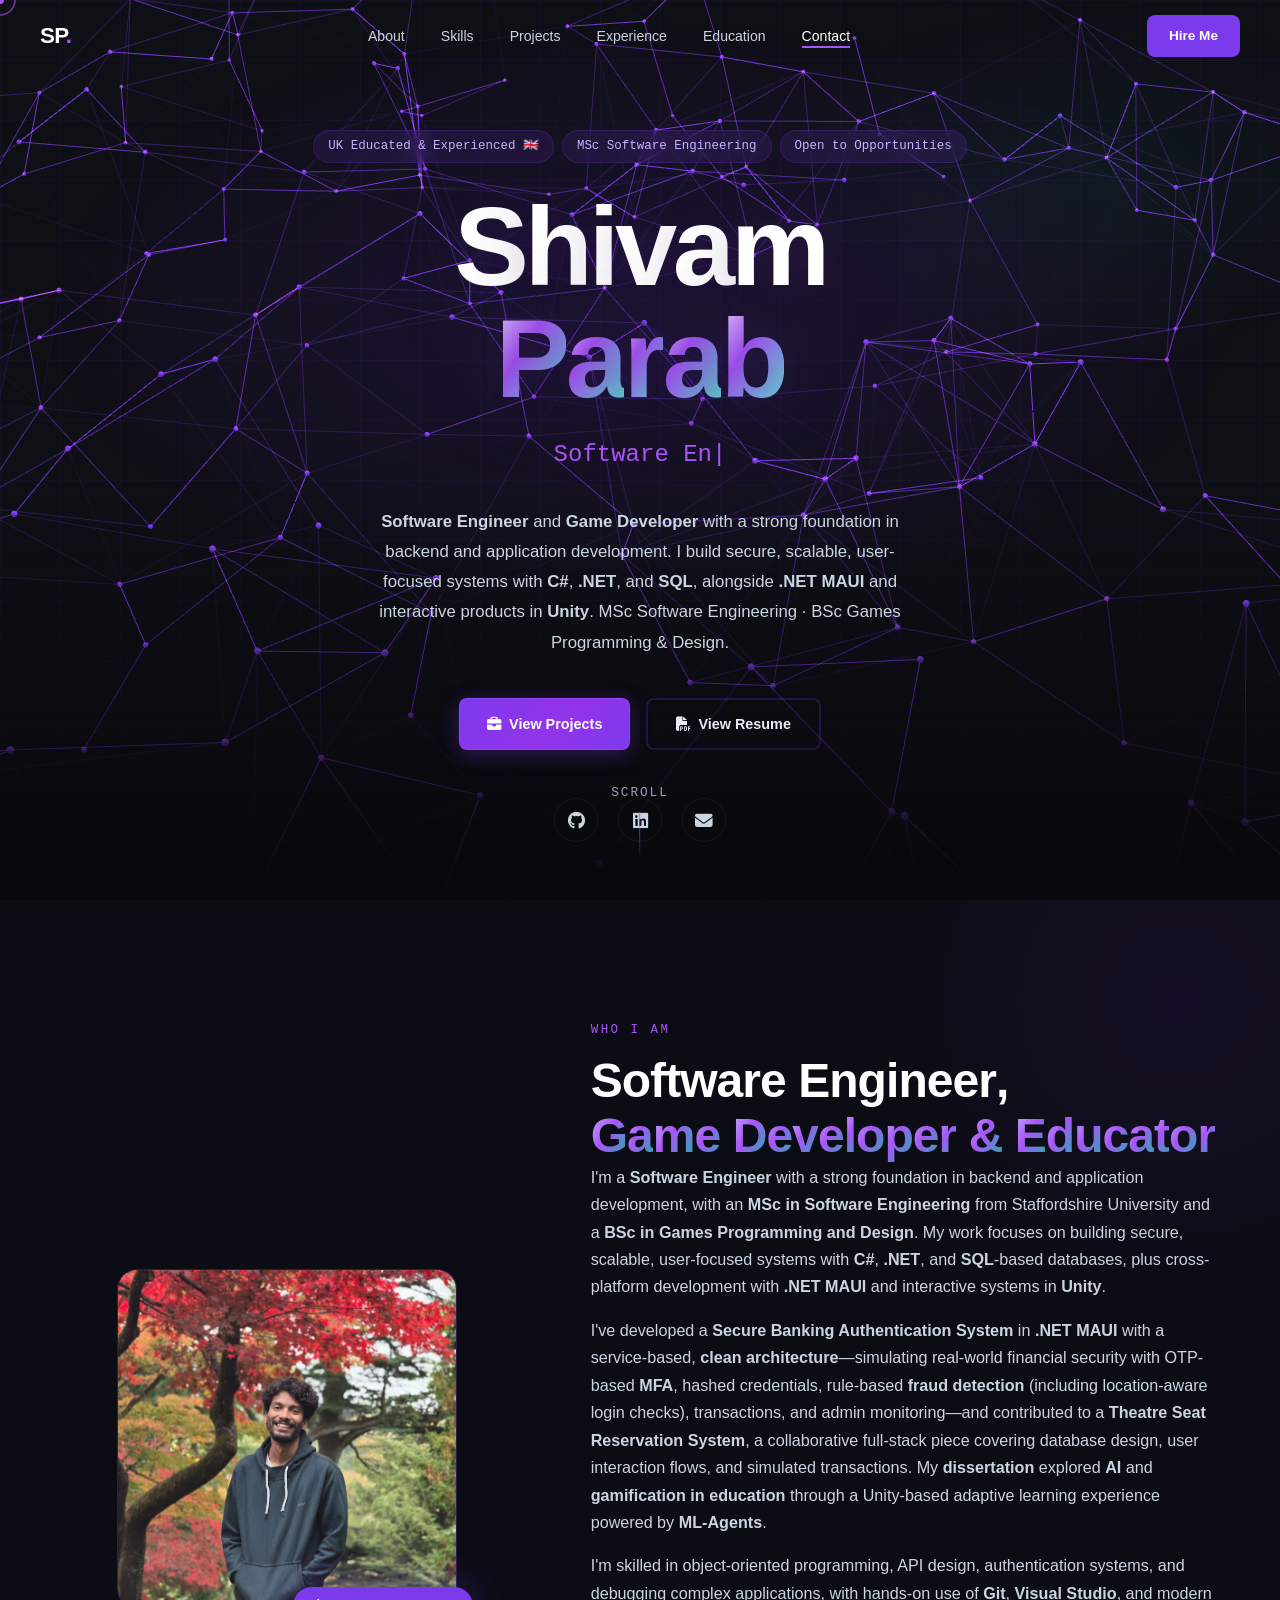
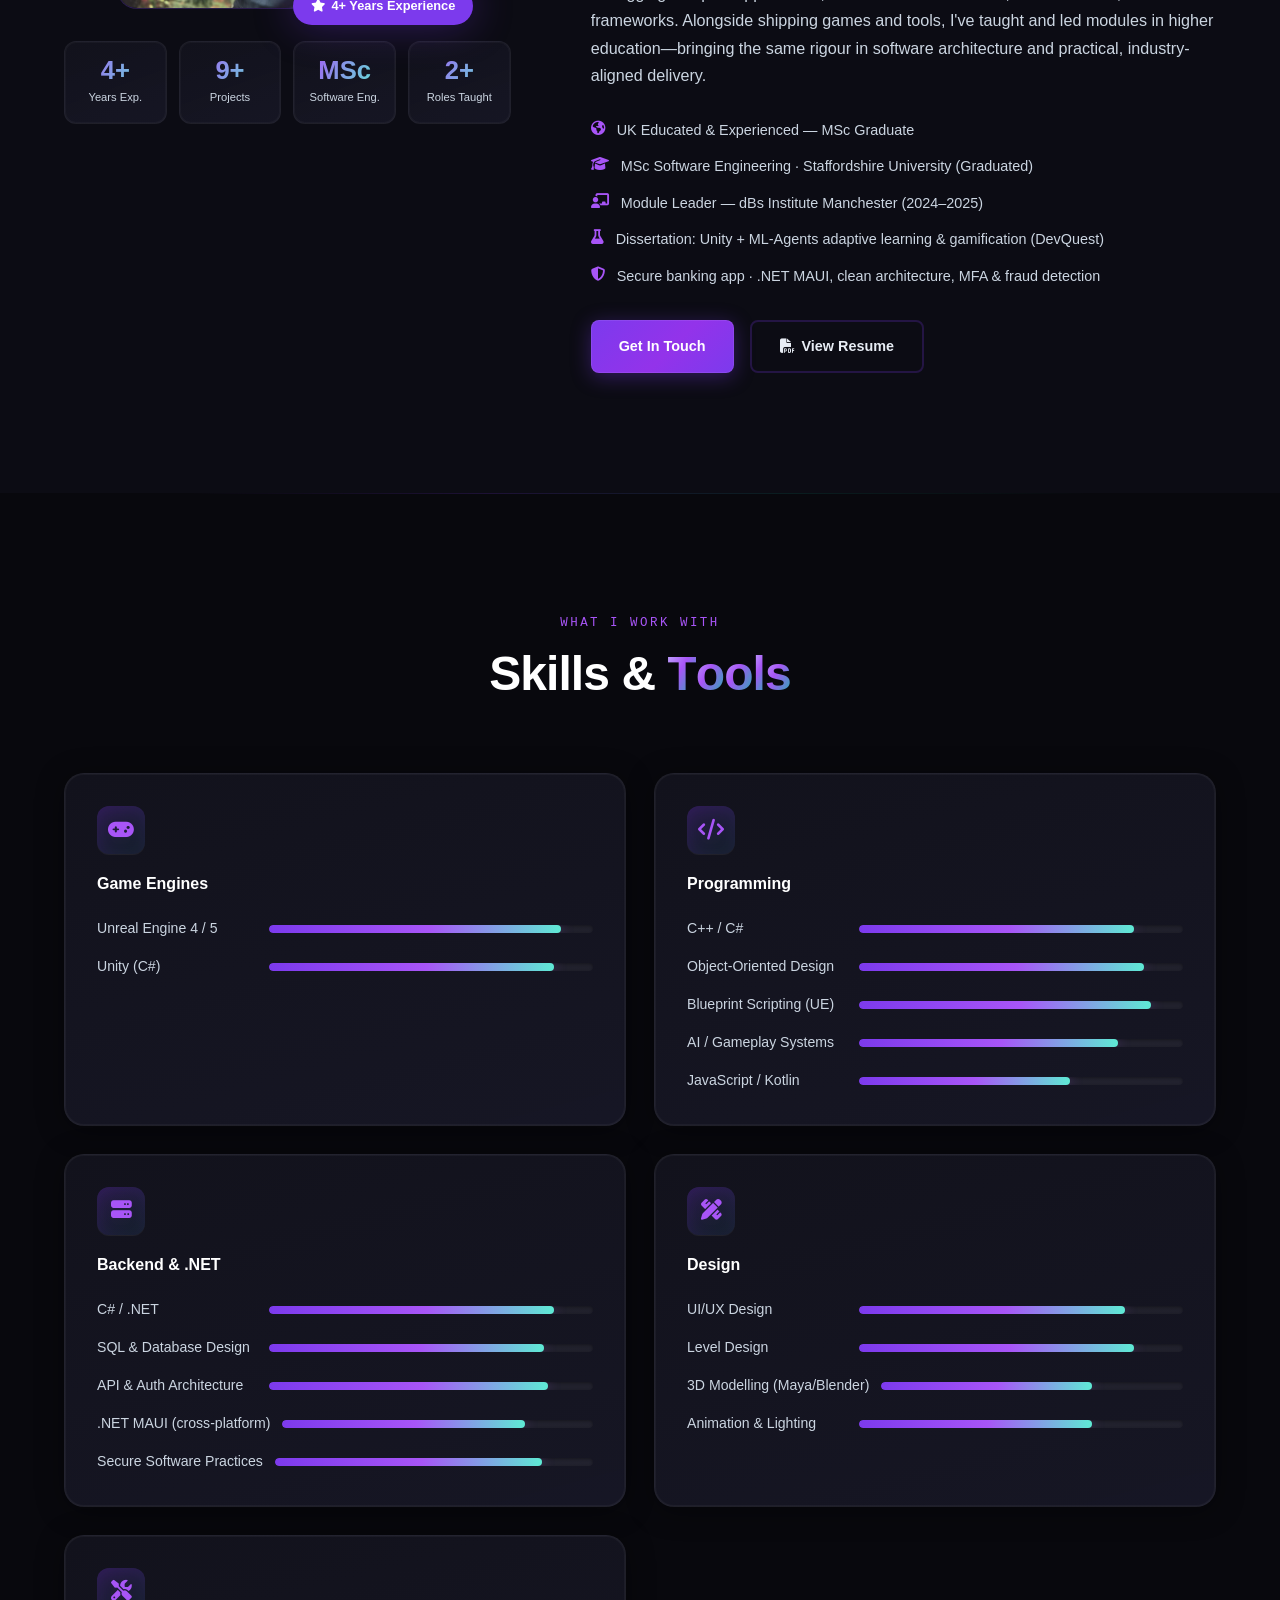
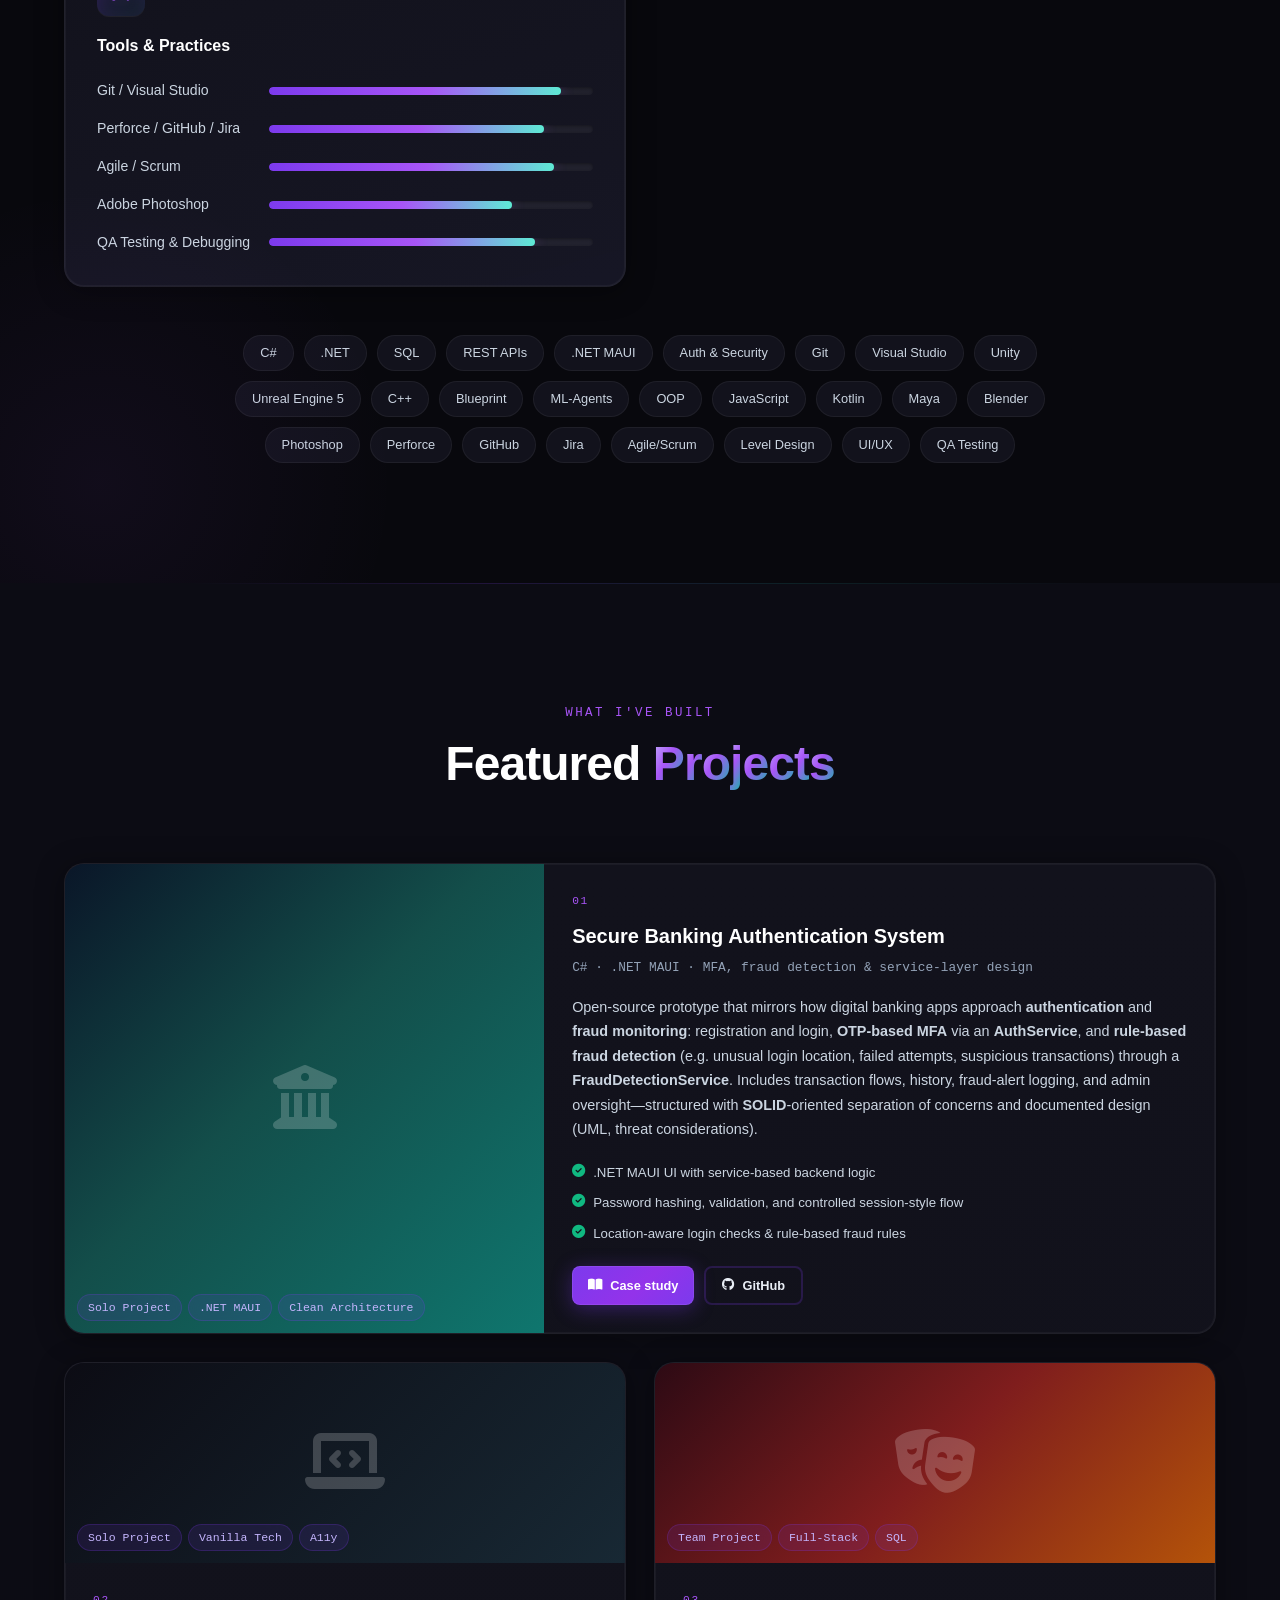
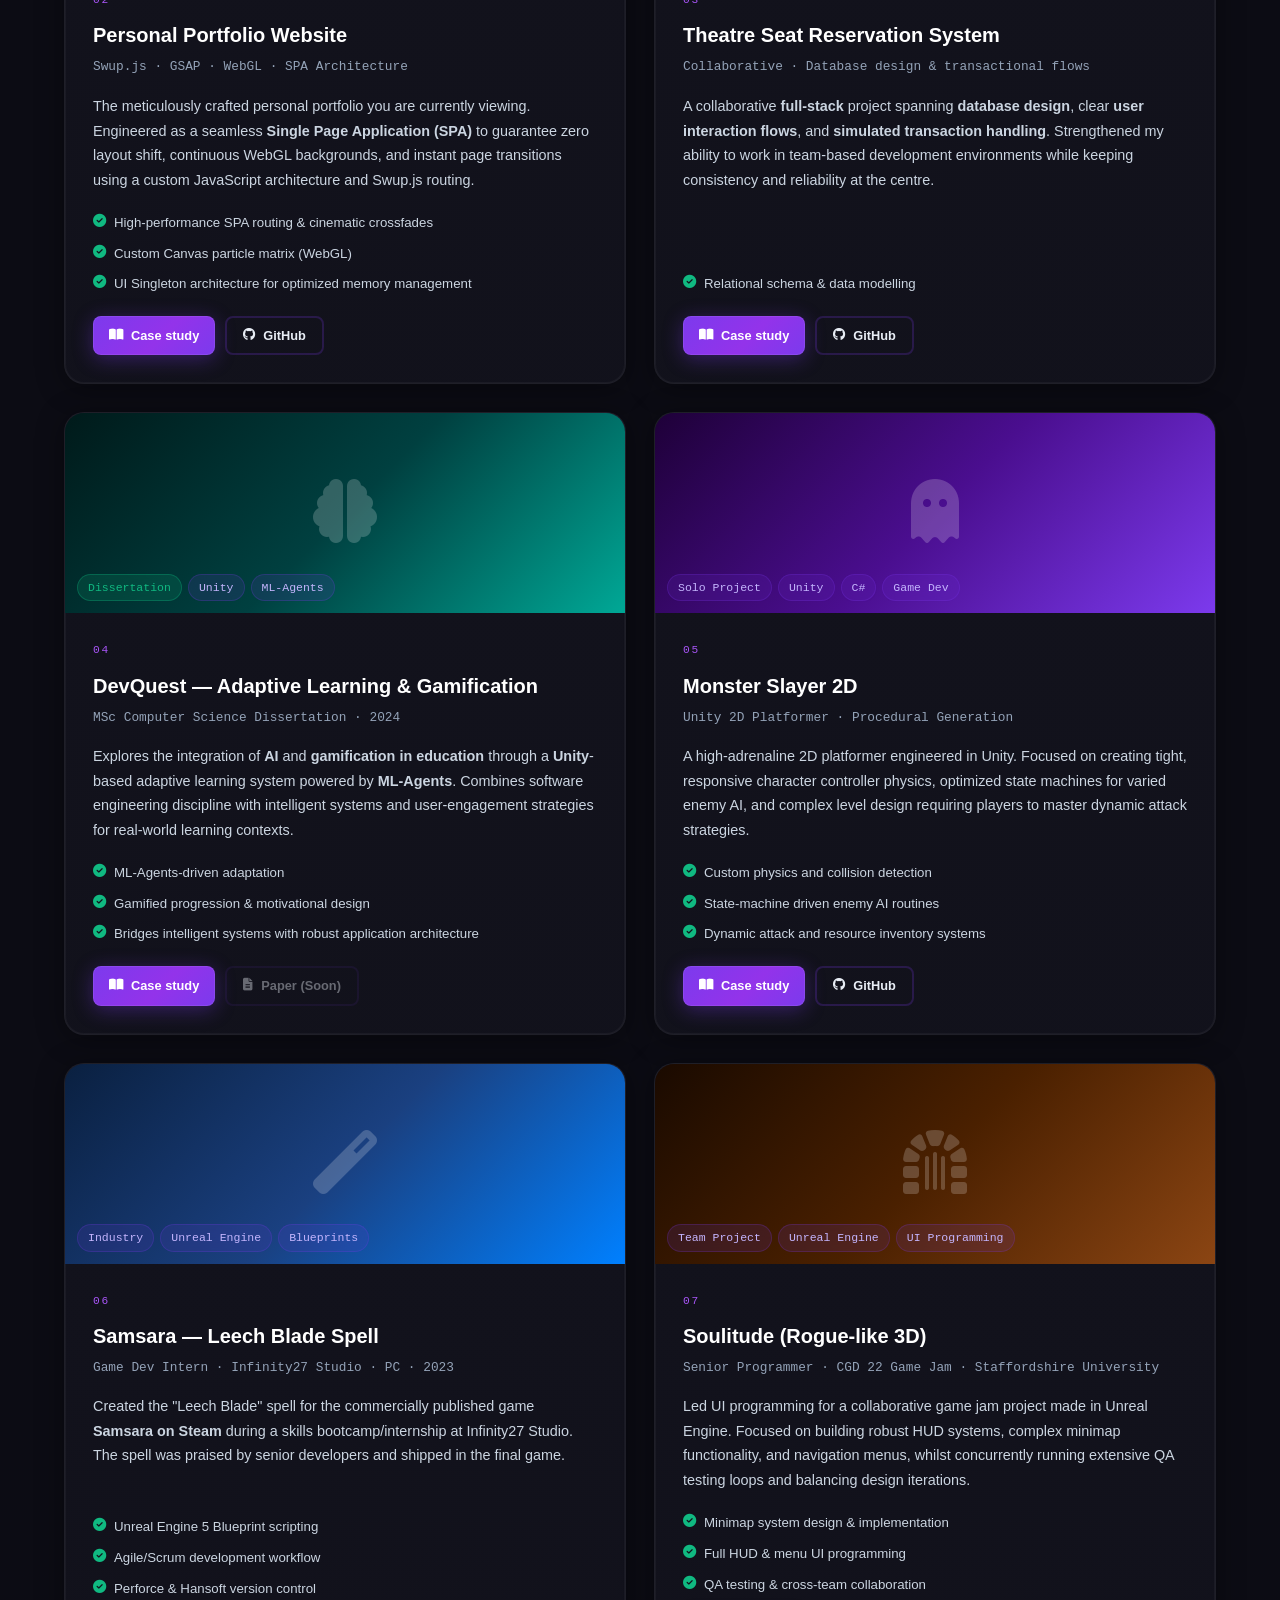
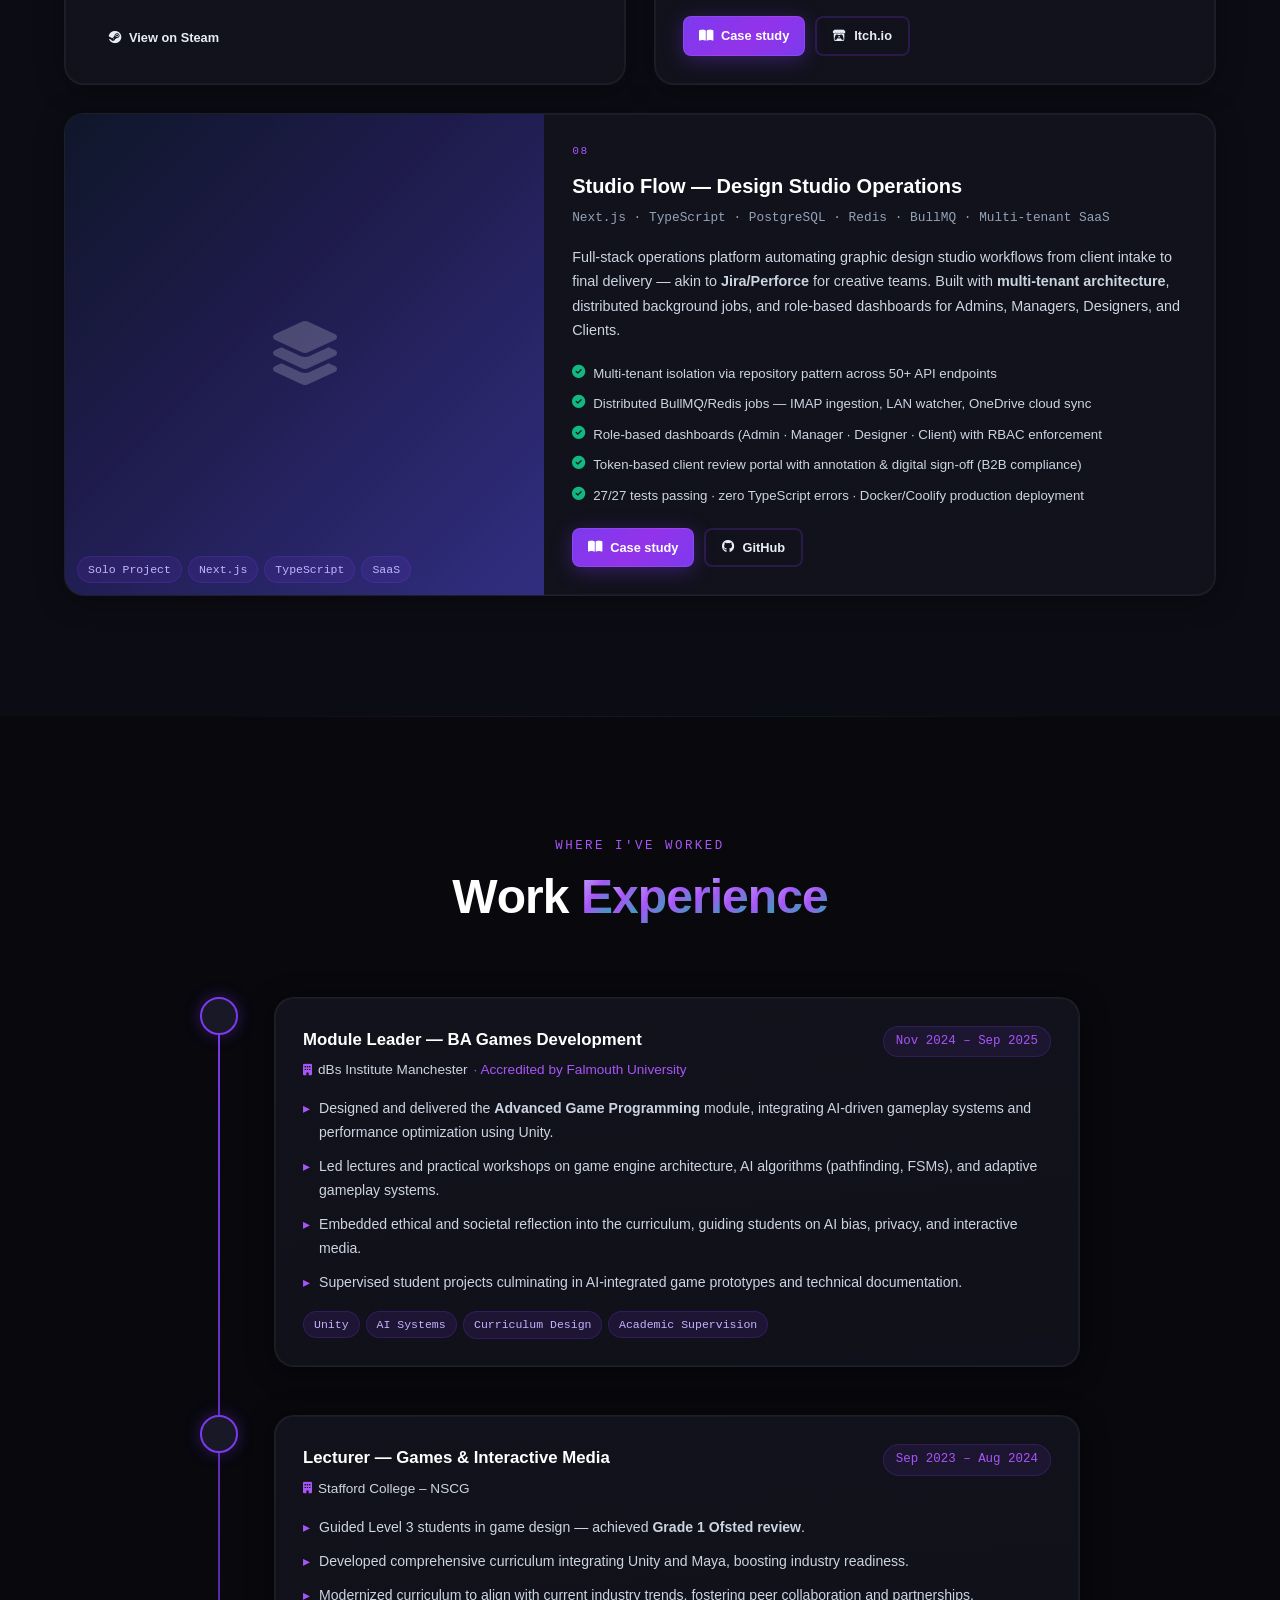
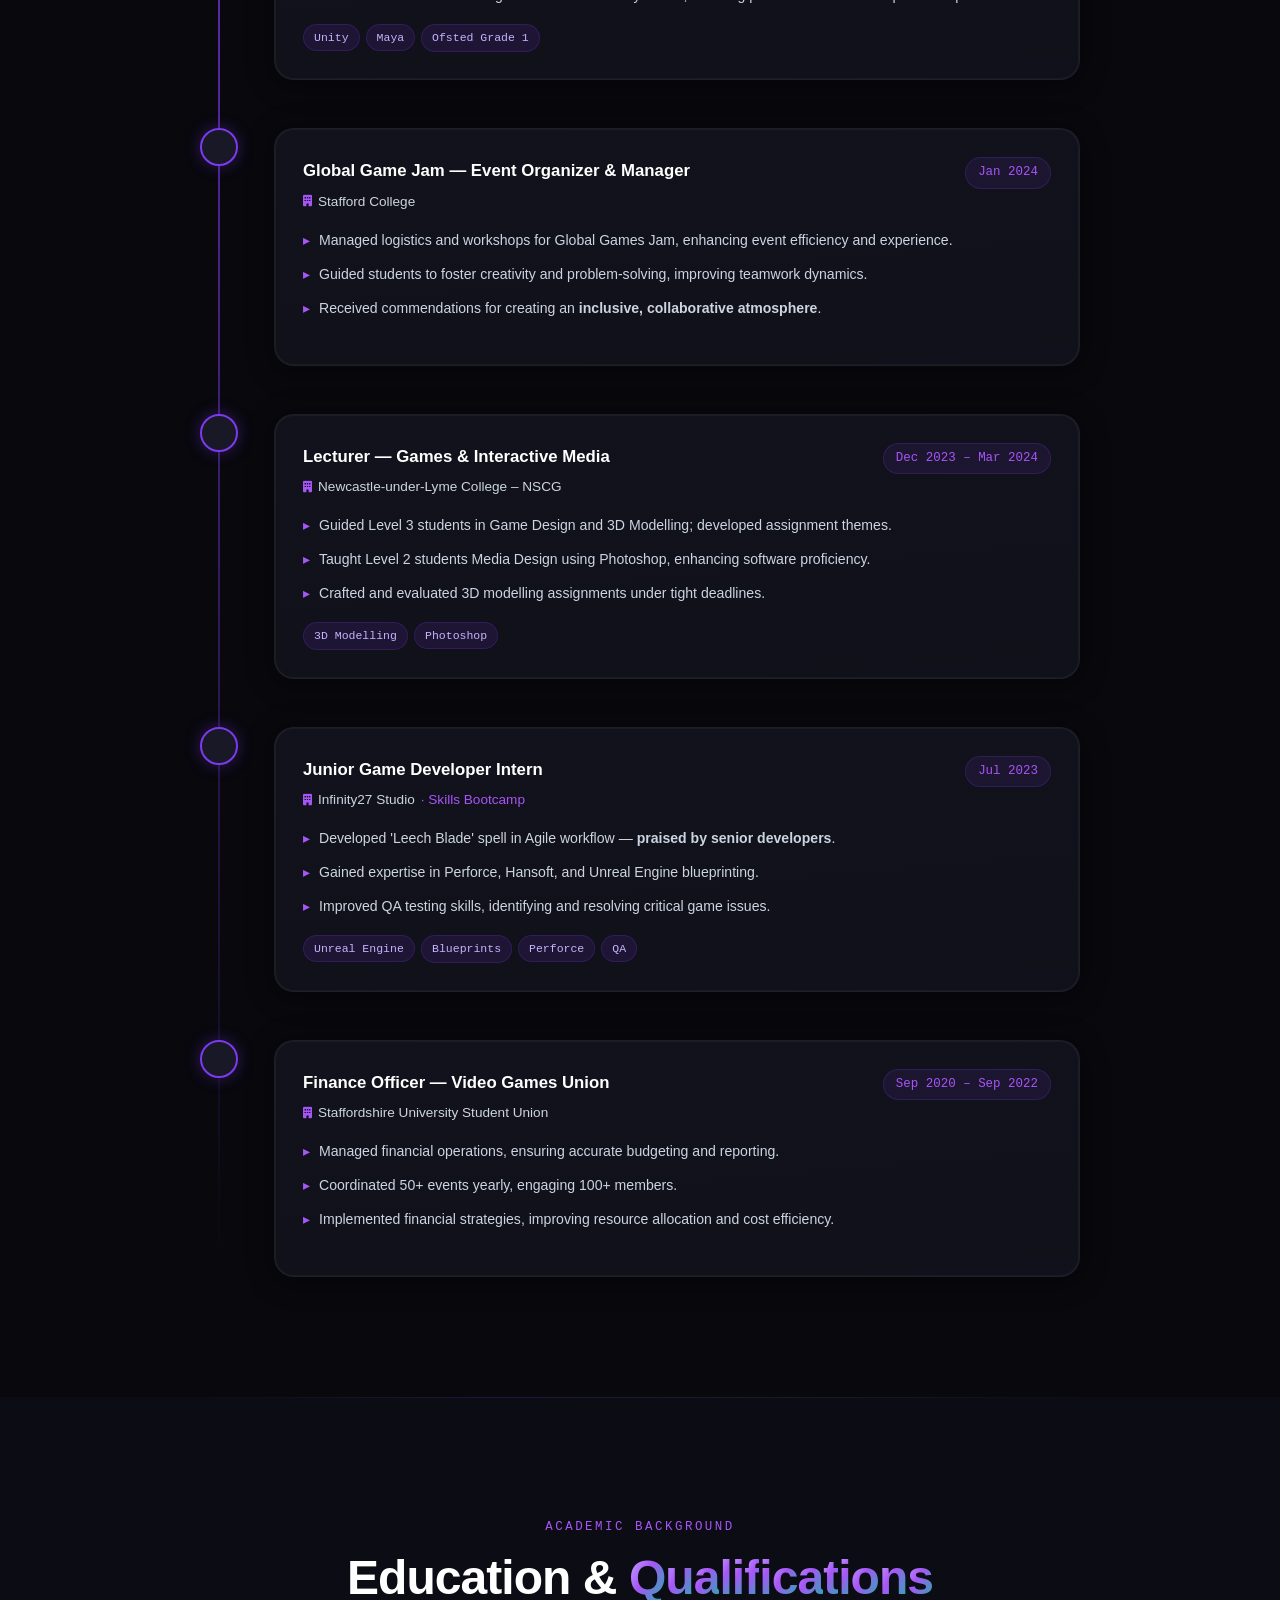
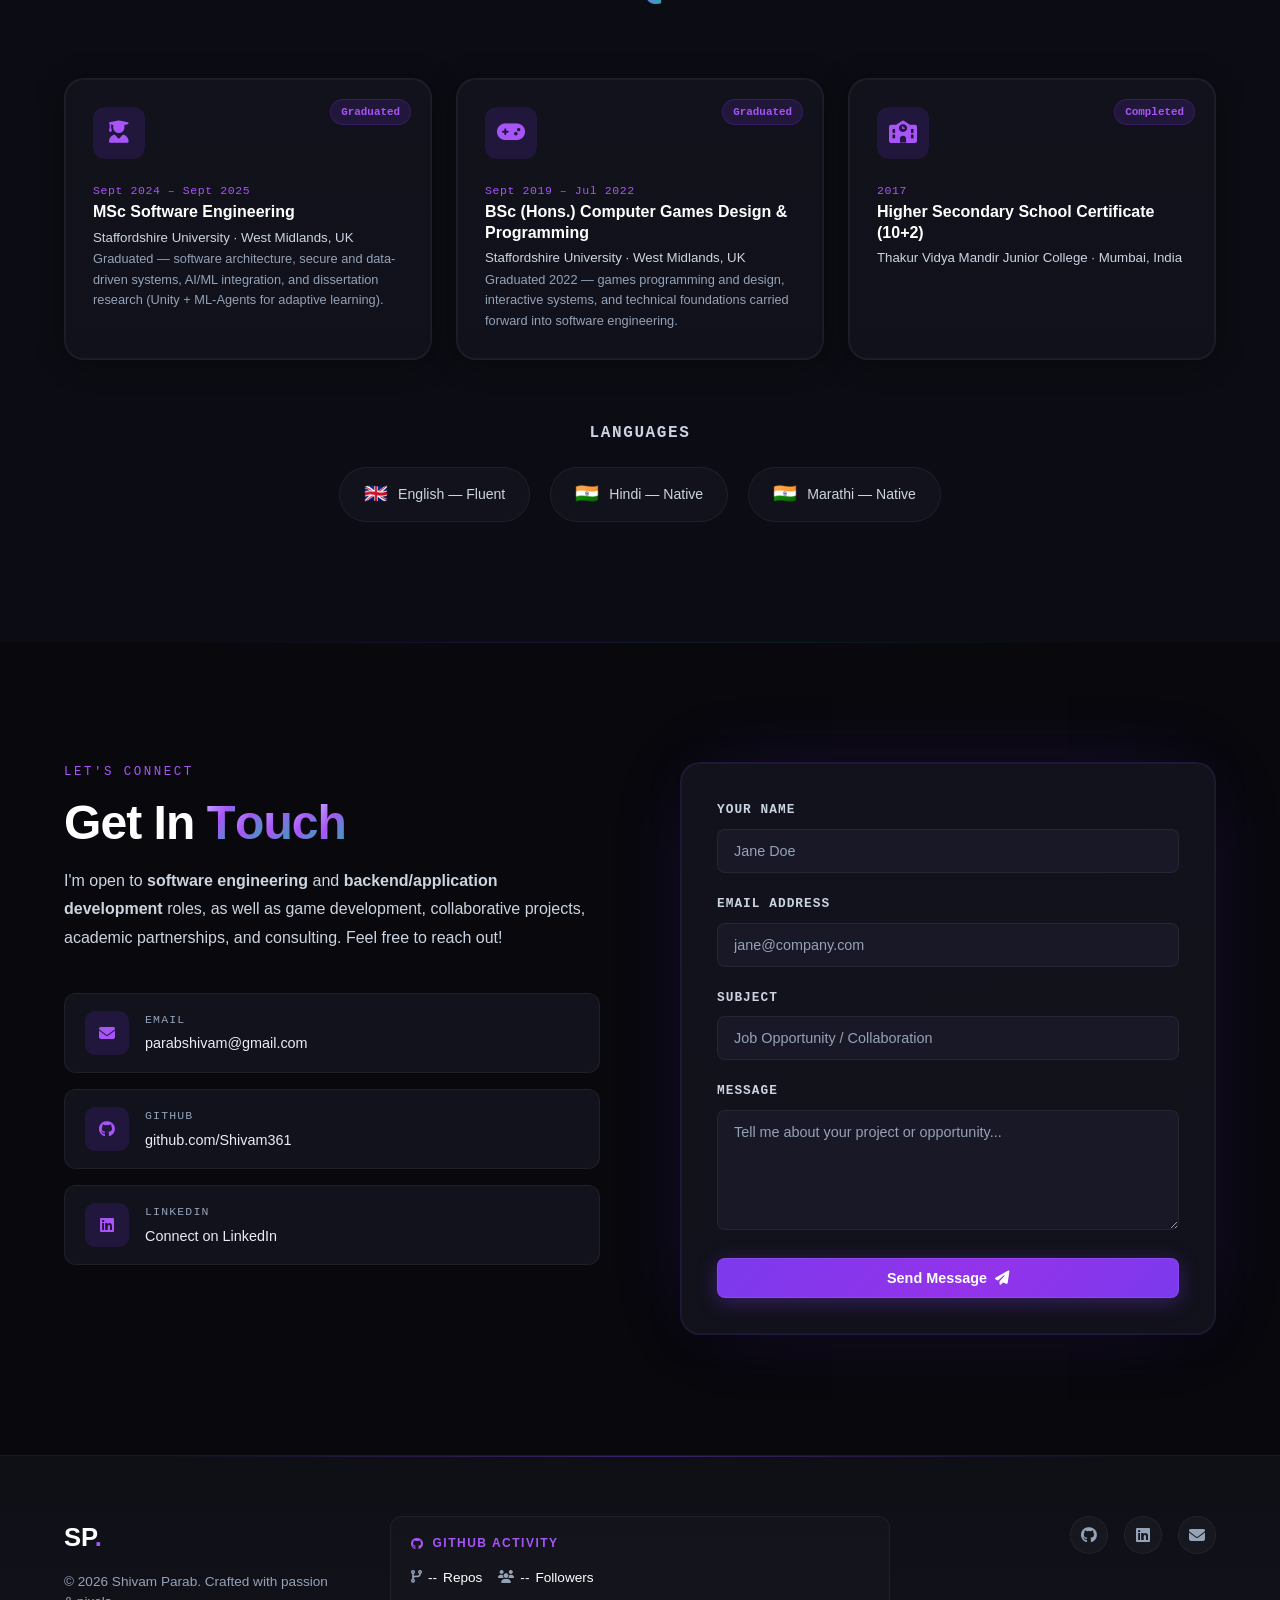
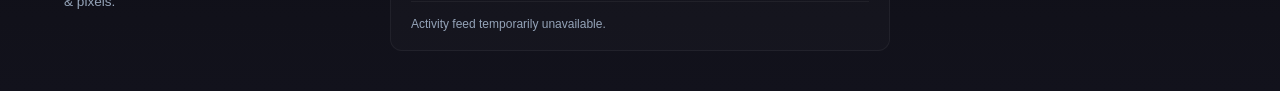
==== commit 662d7c7e: "Added GFX Automation tool project" ====
--- a/index.html
+++ b/index.html
@@ -148,7 +148,7 @@
               <span class="stat-card__label">Years Exp.</span>
             </div>
             <div class="stat-card">
-              <span class="stat-card__num">8+</span>
+              <span class="stat-card__num">9+</span>
               <span class="stat-card__label">Projects</span>
             </div>
             <div class="stat-card">
@@ -472,9 +472,9 @@
               <a href="devquest.html" class="btn btn--sm btn--primary" aria-label="View DevQuest Dissertation case study">
                 <i class="fas fa-book-open"></i> Case study
               </a>
-              <a href="#" class="btn btn--sm btn--outline" aria-label="Read DevQuest research paper (coming soon)">
-                <i class="fab fa-github"></i> Paper
-              </a>
+              <span class="btn btn--sm btn--outline btn--disabled" aria-label="DevQuest research paper — coming soon" title="Paper coming soon">
+                <i class="fas fa-file-alt"></i> Paper (Soon)
+              </span>
             </div>
           </div>
         </article>
@@ -579,6 +579,44 @@
               </a>
               <a href="https://itch.io/jam/cgd22-goty-public/rate/1561178" target="_blank" rel="noopener" class="btn btn--sm btn--outline" aria-label="View Soulitude on Itch.io">
                 <i class="fab fa-itch-io"></i> Itch.io
+              </a>
+            </div>
+          </div>
+        </article>
+
+        <!-- Project 8: Studio Flow — Design Studio Operations -->
+        <article class="project-card project-card--featured">
+          <a class="project-card__media" href="studio-flow.html">
+            <div class="project-card__img-wrap project-card__img-wrap--studio-flow">
+              <div class="project-card__icon"><i class="fas fa-layer-group"></i></div>
+            </div>
+            <div class="project-card__tags">
+              <span class="tag tag--sm">Solo Project</span>
+              <span class="tag tag--sm">Next.js</span>
+              <span class="tag tag--sm">TypeScript</span>
+              <span class="tag tag--sm">SaaS</span>
+            </div>
+          </a>
+          <div class="project-card__body">
+            <span class="project-card__number">08</span>
+            <h3 class="project-card__title">Studio Flow — Design Studio Operations</h3>
+            <p class="project-card__sub">Next.js · TypeScript · PostgreSQL · Redis · BullMQ · Multi-tenant SaaS</p>
+            <p class="project-card__desc">
+              Full-stack operations platform automating graphic design studio workflows from client intake to final delivery — akin to <strong>Jira/Perforce</strong> for creative teams. Built with <strong>multi-tenant architecture</strong>, distributed background jobs, and role-based dashboards for Admins, Managers, Designers, and Clients.
+            </p>
+            <ul class="project-card__bullets">
+              <li><i class="fas fa-check-circle"></i> Multi-tenant isolation via repository pattern across 50+ API endpoints</li>
+              <li><i class="fas fa-check-circle"></i> Distributed BullMQ/Redis jobs — IMAP ingestion, LAN watcher, OneDrive cloud sync</li>
+              <li><i class="fas fa-check-circle"></i> Role-based dashboards (Admin · Manager · Designer · Client) with RBAC enforcement</li>
+              <li><i class="fas fa-check-circle"></i> Token-based client review portal with annotation &amp; digital sign-off (B2B compliance)</li>
+              <li><i class="fas fa-check-circle"></i> 27/27 tests passing · zero TypeScript errors · Docker/Coolify production deployment</li>
+            </ul>
+            <div class="project-card__links">
+              <a href="studio-flow.html" class="btn btn--sm btn--primary" aria-label="View Studio Flow case study">
+                <i class="fas fa-book-open"></i> Case study
+              </a>
+              <a href="https://github.com/Shivam361/Graphic-Design-Studio-Automation-Tool" target="_blank" rel="noopener" class="btn btn--sm btn--outline" aria-label="View Studio Flow source code on GitHub">
+                <i class="fab fa-github"></i> GitHub
               </a>
             </div>
           </div>
@@ -890,6 +928,10 @@
 
   <!-- ─── BACK TO TOP ───────────────────────────────── -->
   <button class="back-to-top" id="backToTop" aria-label="Scroll back to top of page">
+    <svg class="progress-ring" viewBox="0 0 46 46" aria-hidden="true">
+      <circle class="progress-ring__track" cx="23" cy="23" r="19"/>
+      <circle class="progress-ring__fill" id="progressRingFill" cx="23" cy="23" r="19"/>
+    </svg>
     <i class="fas fa-chevron-up"></i>
   </button>
 
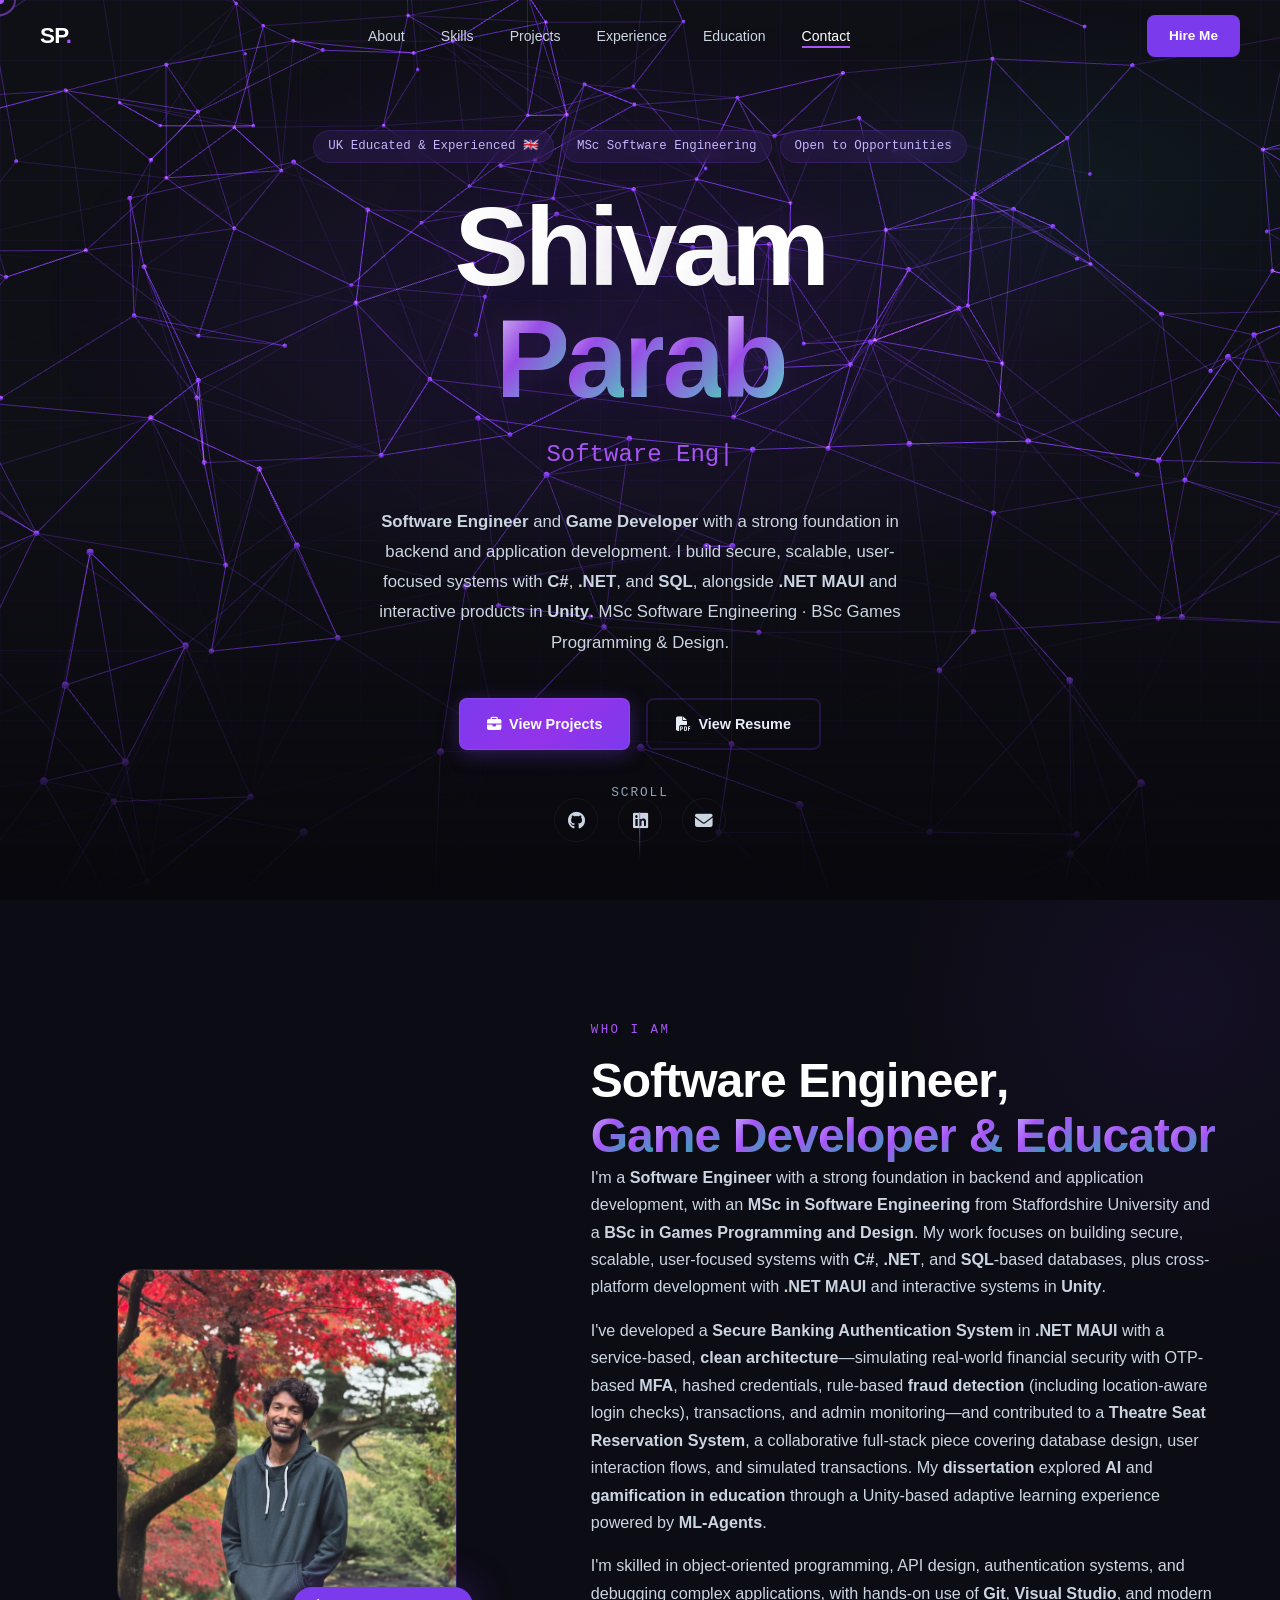
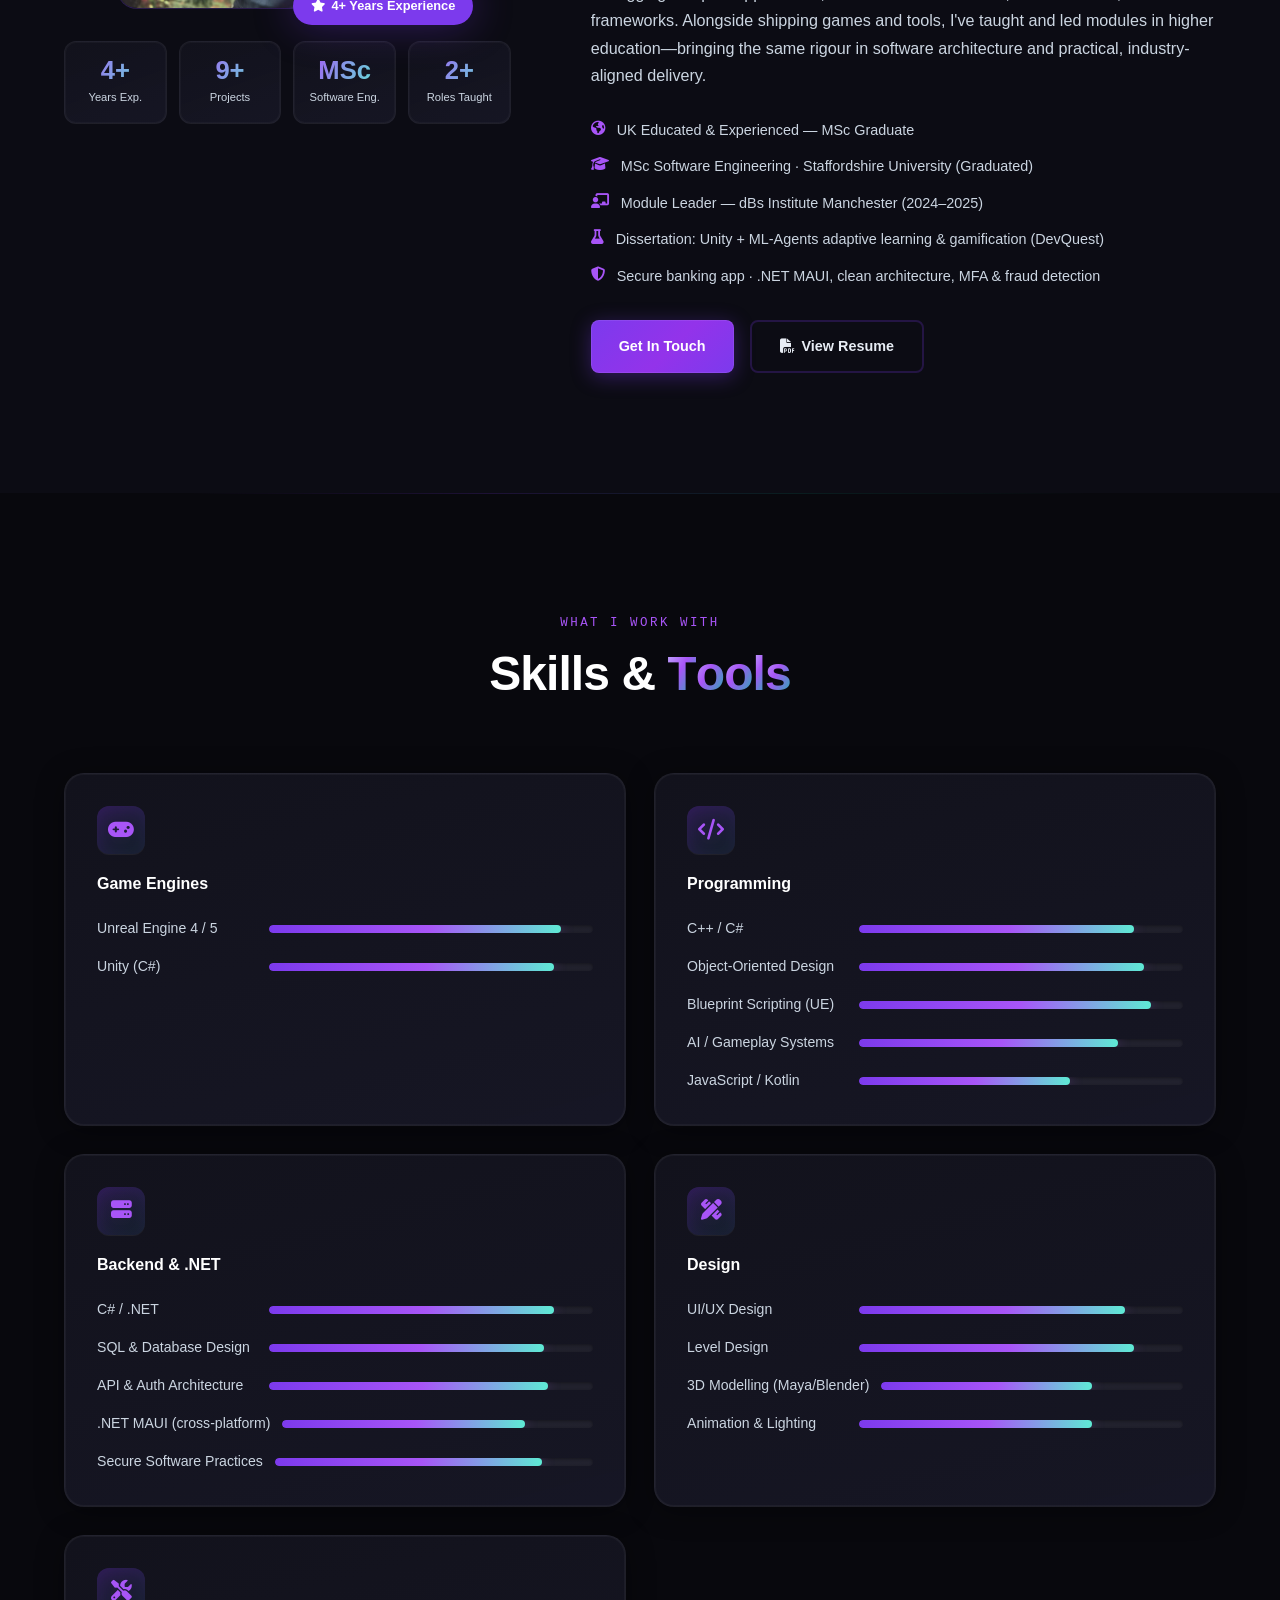
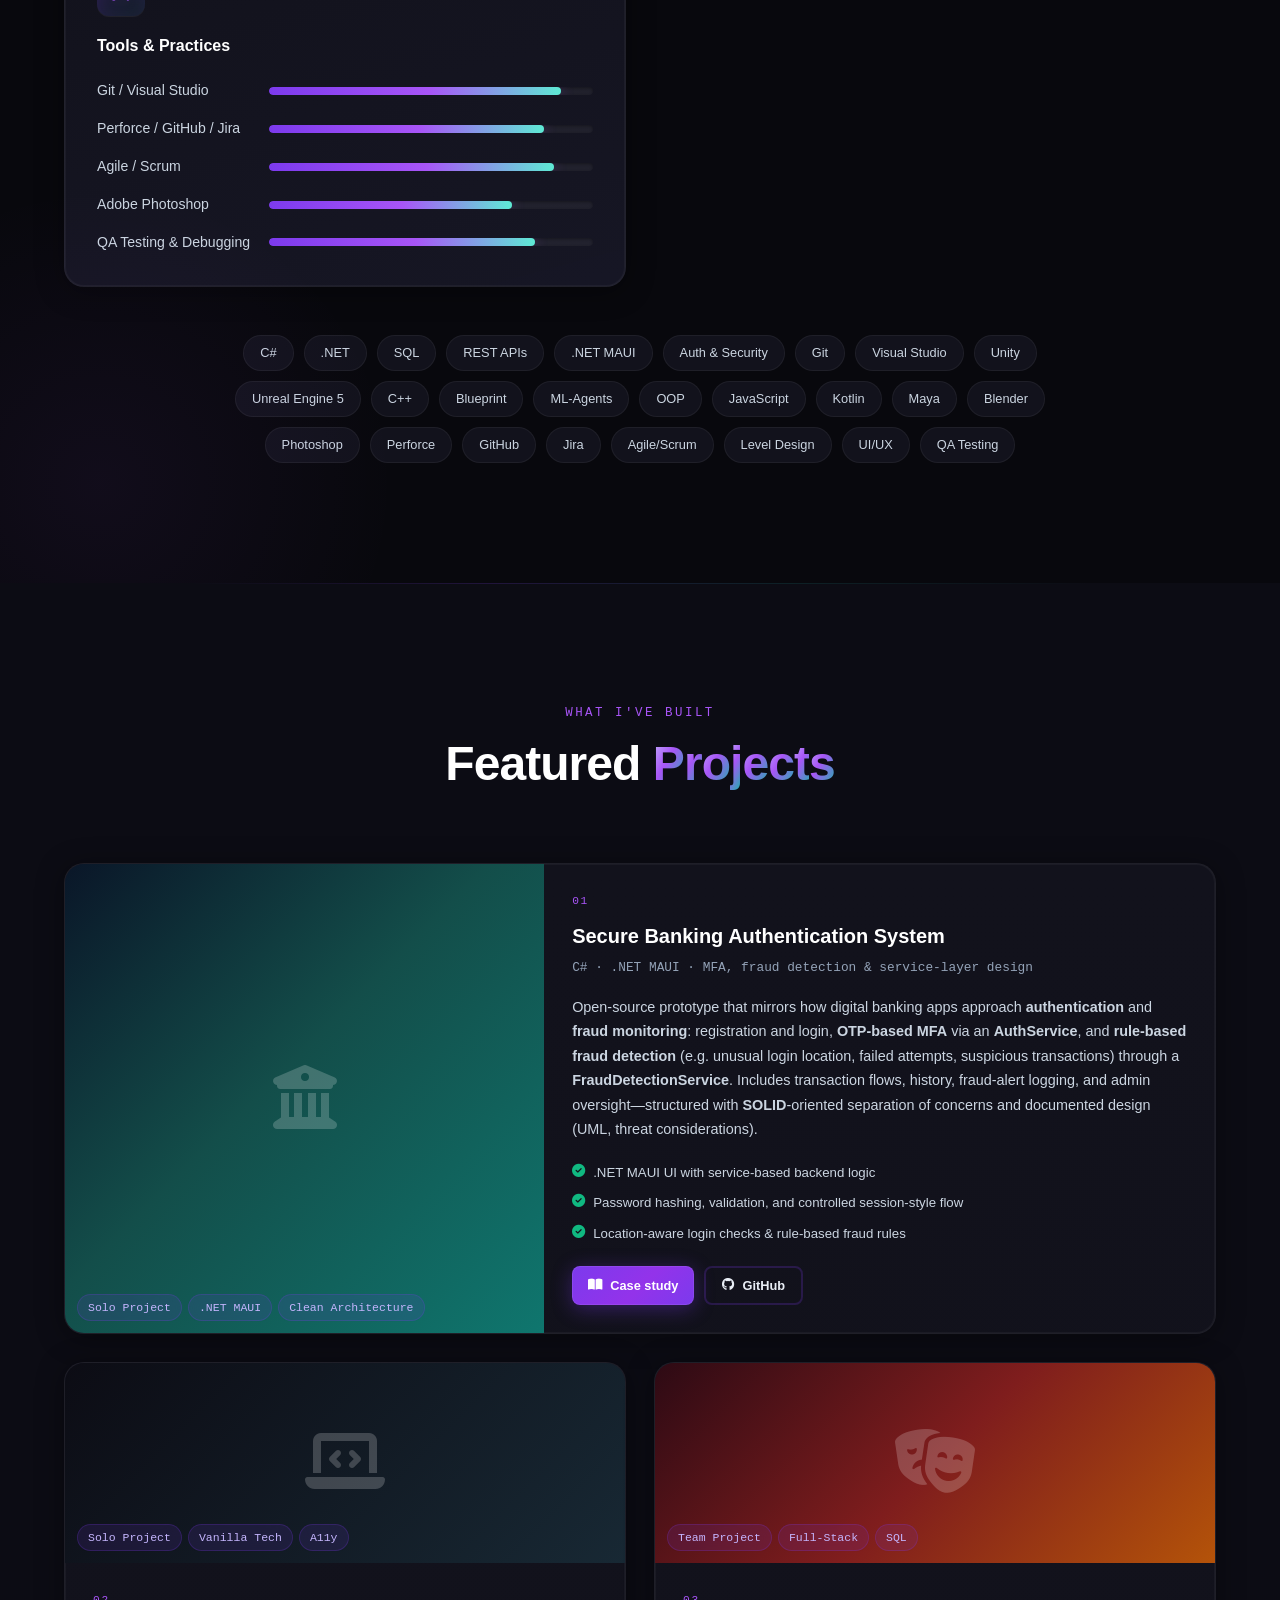
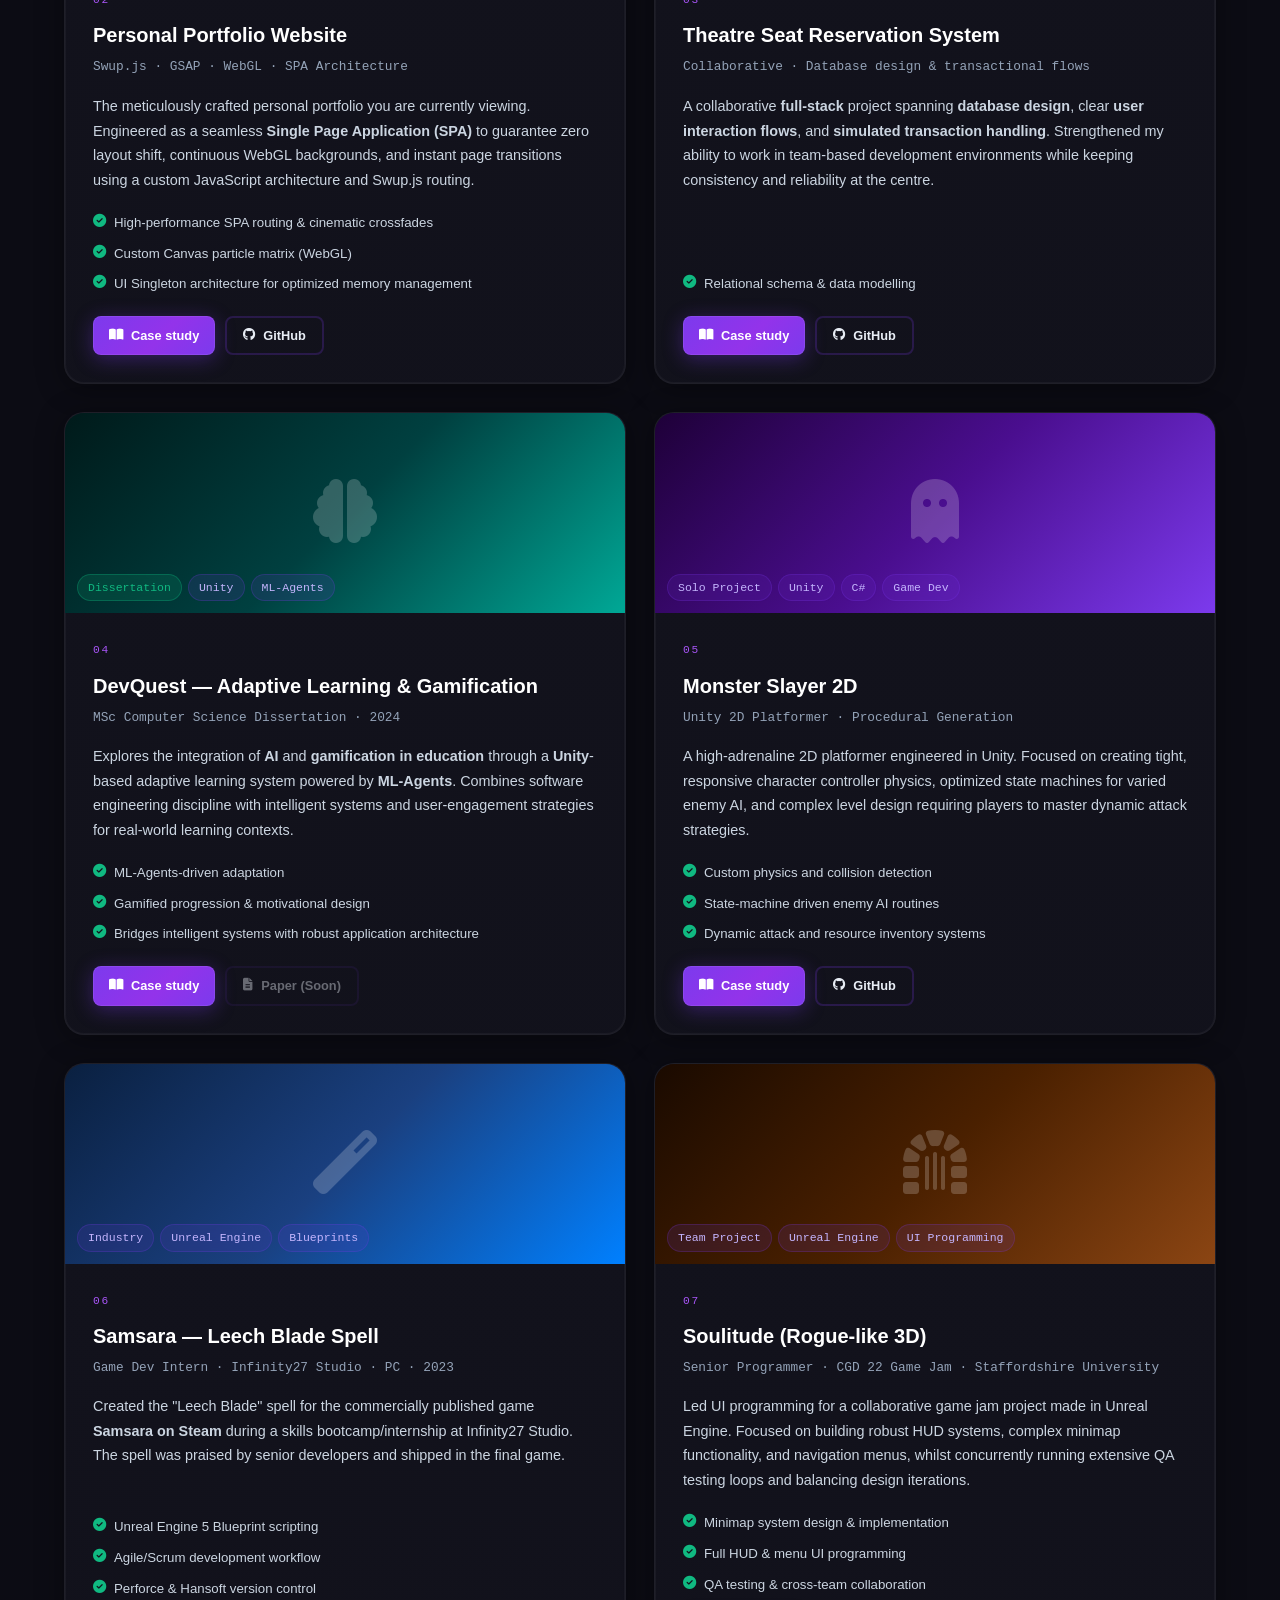
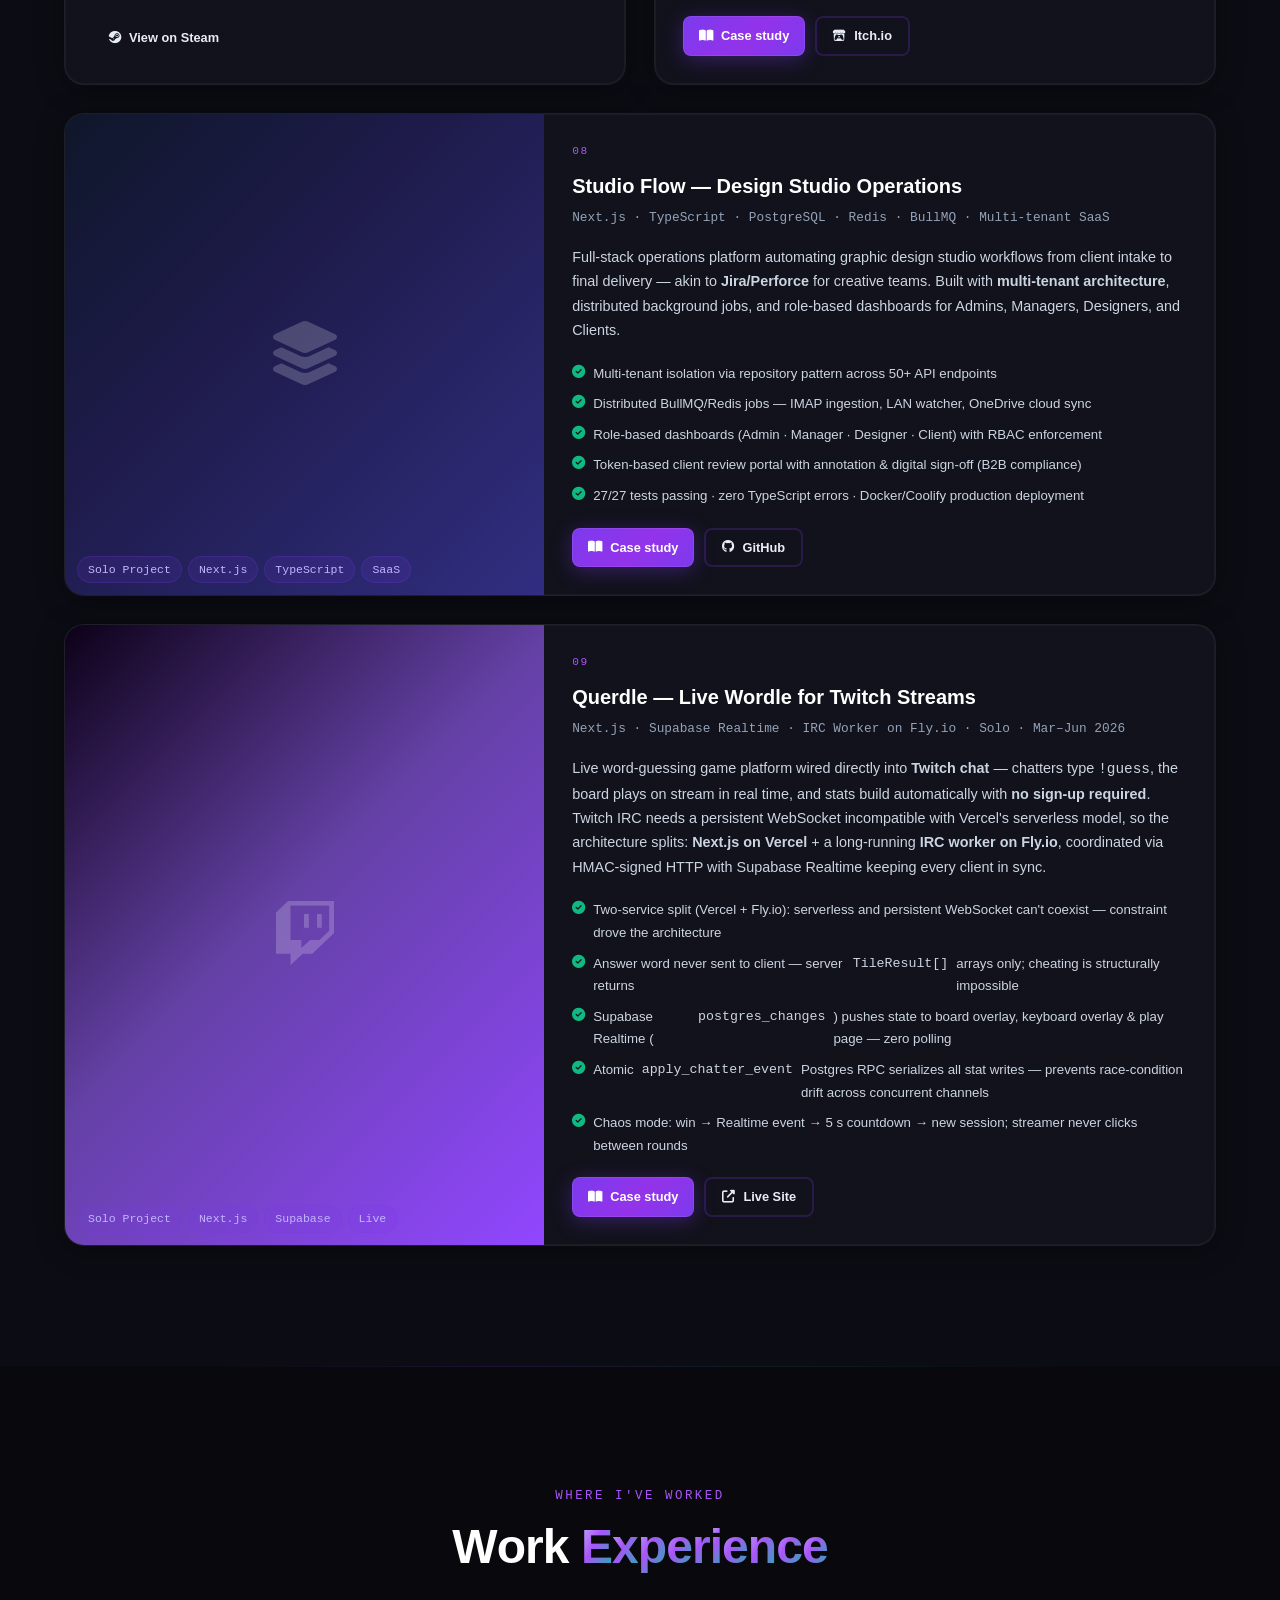
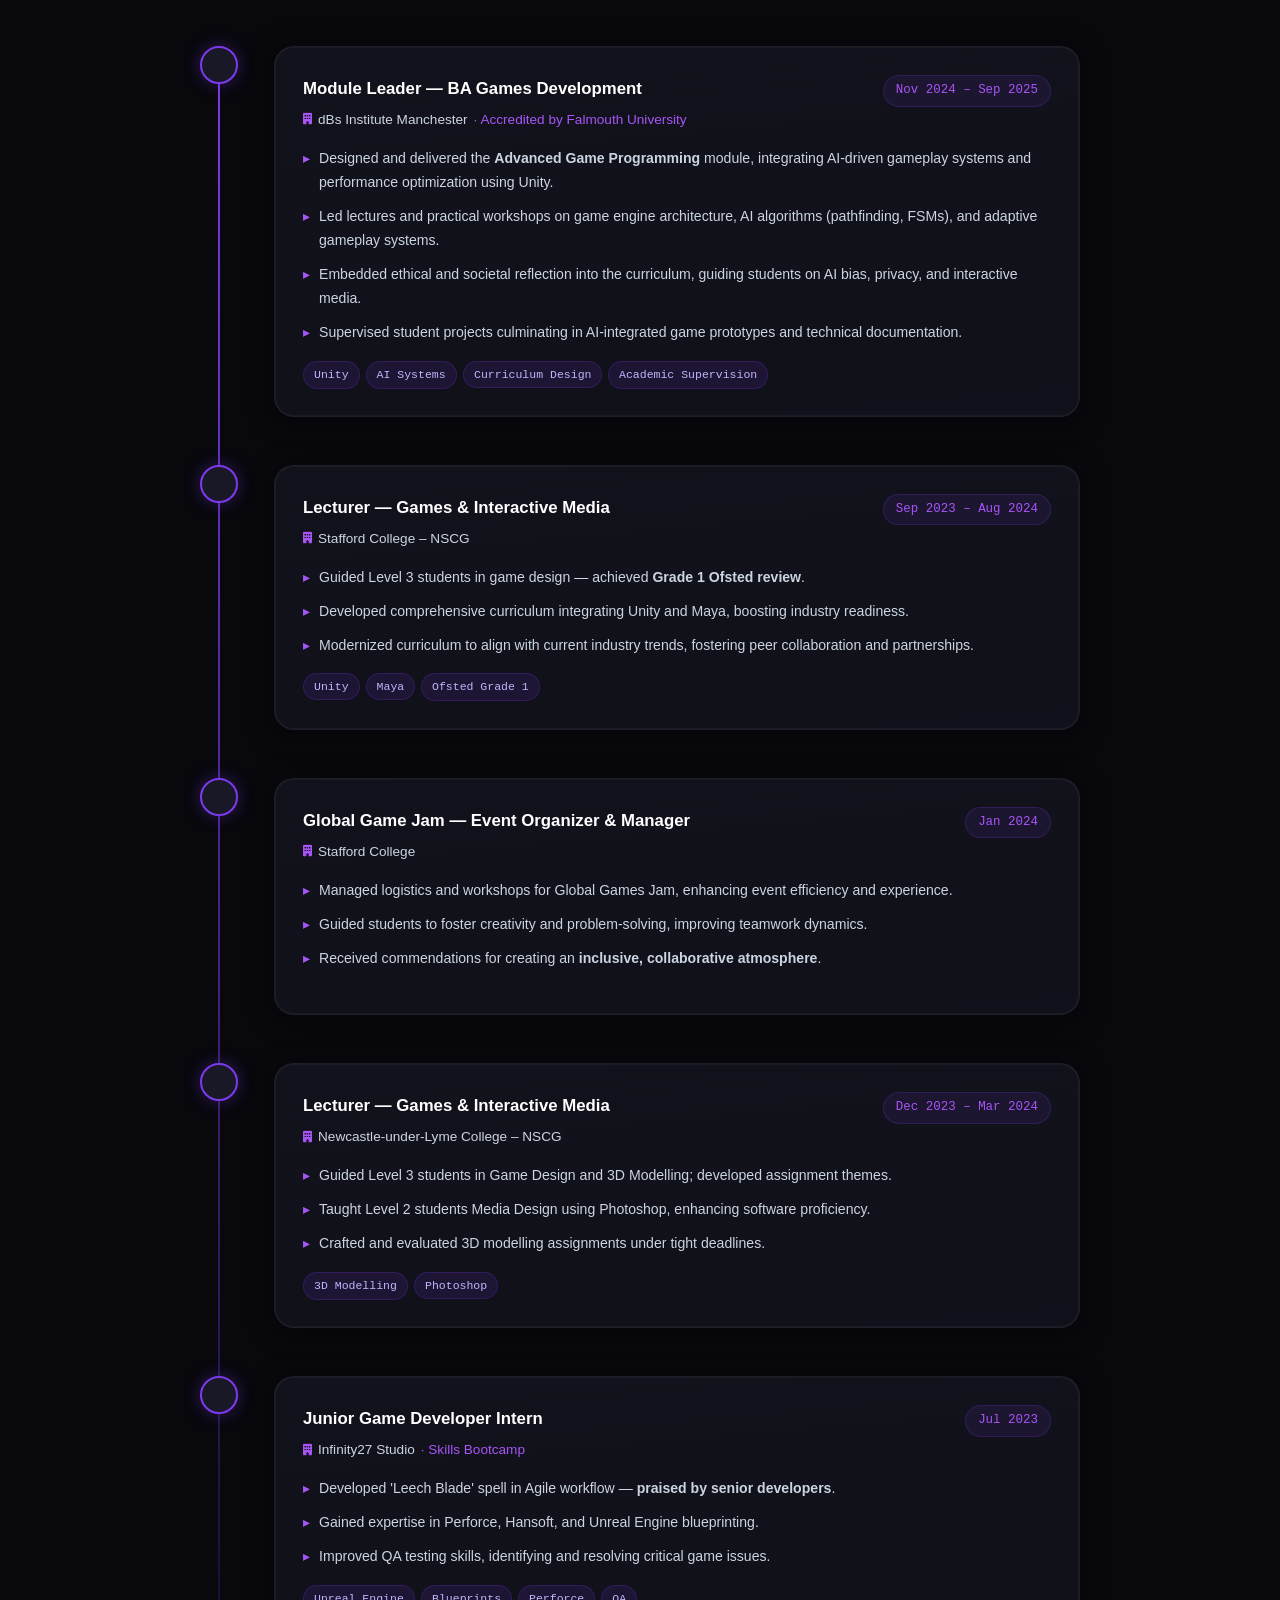
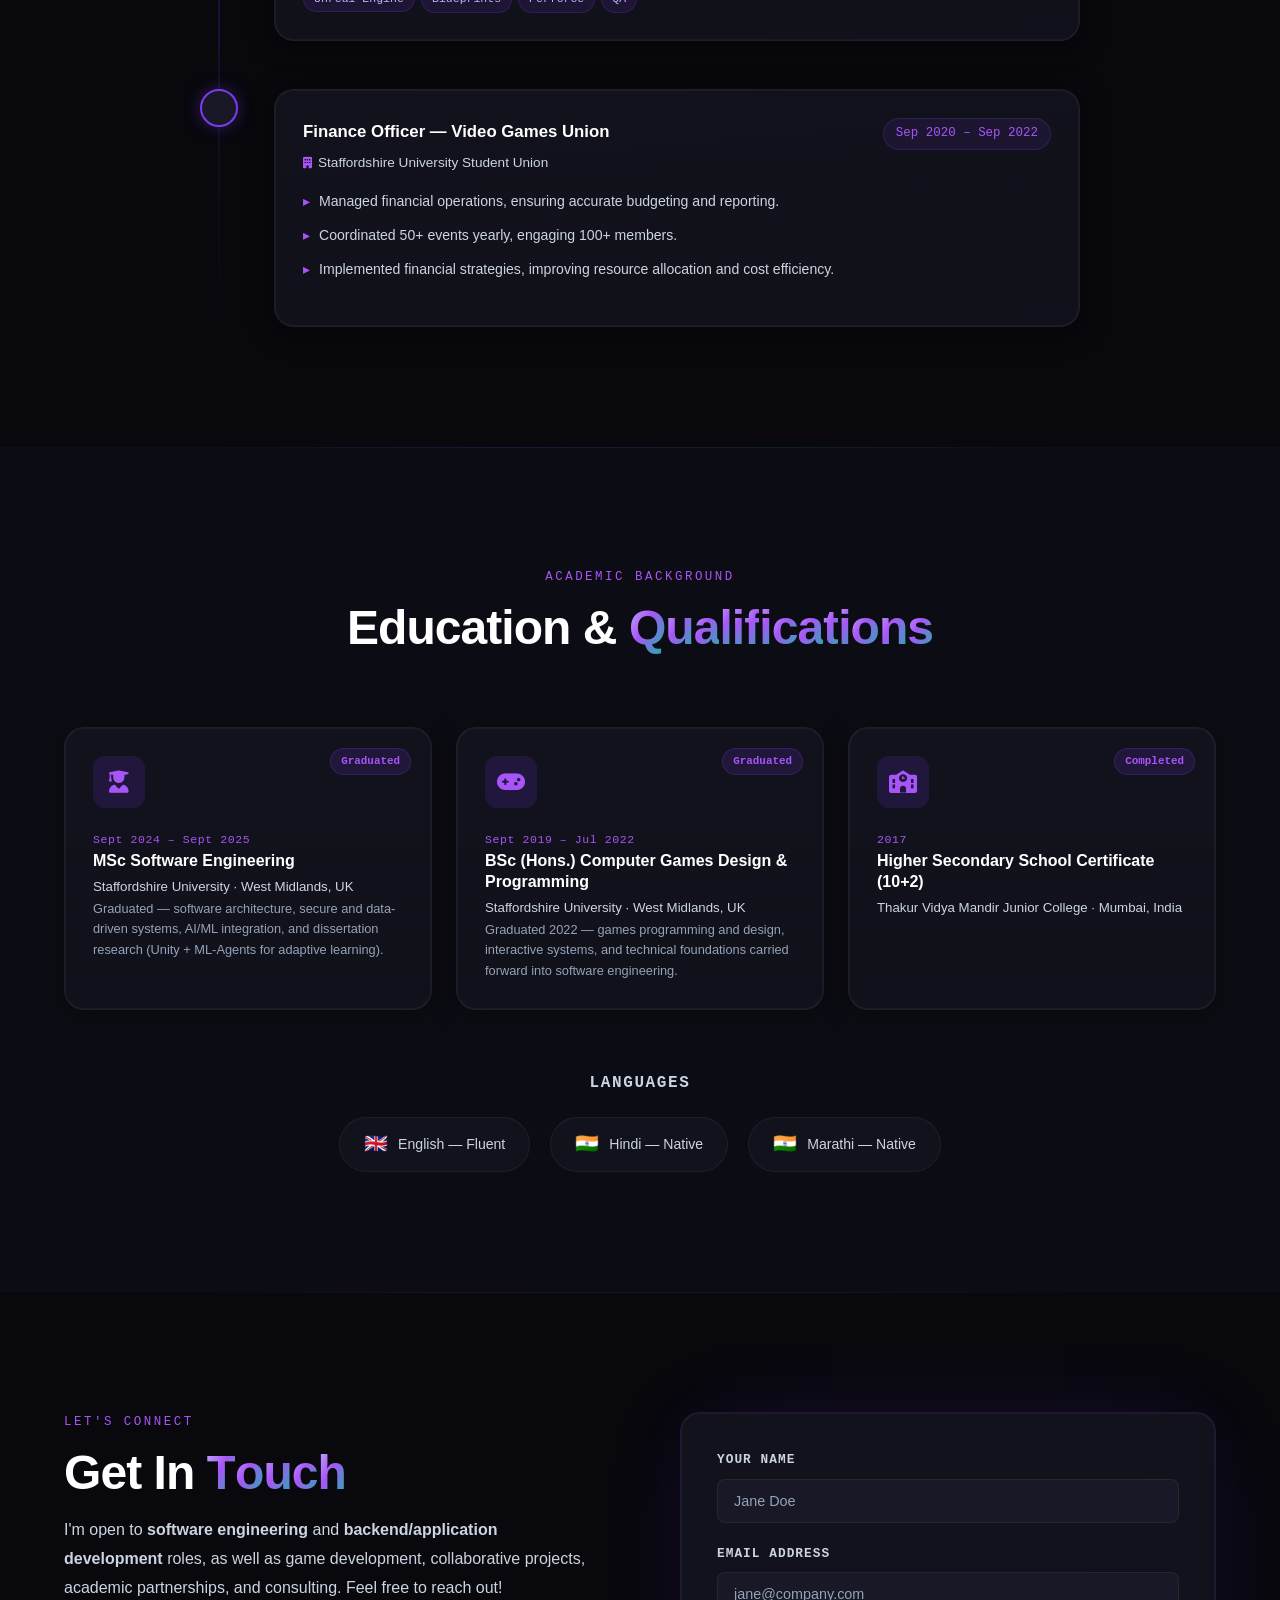
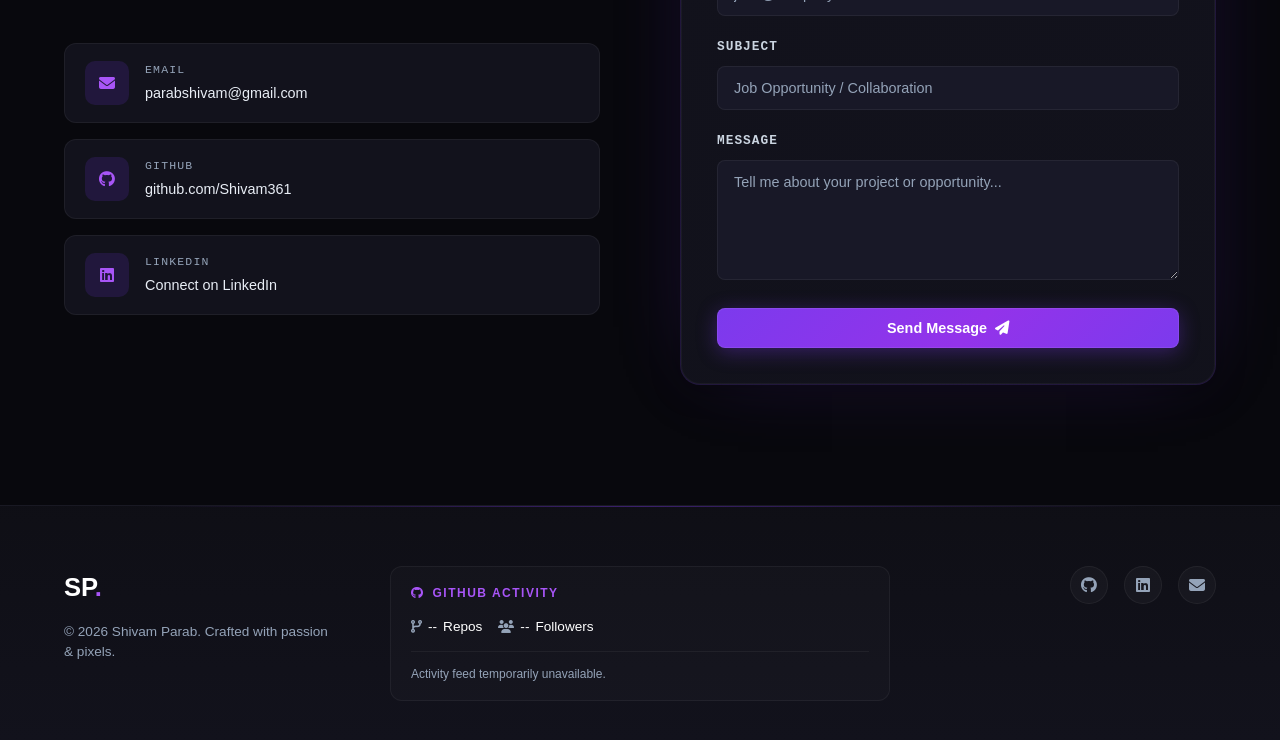
==== commit 5a54dbdb: "Add Querdle case study and project card Introduce the Querdle project: add a full case study page (q" ====
--- a/index.html
+++ b/index.html
@@ -622,6 +622,49 @@
           </div>
         </article>
 
+        <!-- Project 9: Querdle — Live Wordle for Twitch -->
+        <article class="project-card project-card--featured">
+          <a class="project-card__media" href="querdle.html" aria-label="View Querdle case study">
+            <div class="project-card__img-wrap project-card__img-wrap--p-querdle">
+              <div class="project-card__icon"><i class="fab fa-twitch"></i></div>
+            </div>
+            <div class="project-card__tags">
+              <span class="tag tag--sm">Solo Project</span>
+              <span class="tag tag--sm">Next.js</span>
+              <span class="tag tag--sm">Supabase</span>
+              <span class="tag tag--sm">Live</span>
+            </div>
+          </a>
+          <div class="project-card__body">
+            <span class="project-card__number">09</span>
+            <h3 class="project-card__title">Querdle — Live Wordle for Twitch Streams</h3>
+            <p class="project-card__sub">Next.js · Supabase Realtime · IRC Worker on Fly.io · Solo · Mar–Jun 2026</p>
+            <p class="project-card__desc">
+              Live word-guessing game platform wired directly into <strong>Twitch chat</strong> — chatters type
+              <code>!guess</code>, the board plays on stream in real time, and stats build automatically with
+              <strong>no sign-up required</strong>. Twitch IRC needs a persistent WebSocket incompatible with
+              Vercel's serverless model, so the architecture splits: <strong>Next.js on Vercel</strong> +
+              a long-running <strong>IRC worker on Fly.io</strong>, coordinated via HMAC-signed HTTP with
+              Supabase Realtime keeping every client in sync.
+            </p>
+            <ul class="project-card__bullets">
+              <li><i class="fas fa-check-circle"></i> Two-service split (Vercel + Fly.io): serverless and persistent WebSocket can't coexist — constraint drove the architecture</li>
+              <li><i class="fas fa-check-circle"></i> Answer word never sent to client — server returns <code>TileResult[]</code> arrays only; cheating is structurally impossible</li>
+              <li><i class="fas fa-check-circle"></i> Supabase Realtime (<code>postgres_changes</code>) pushes state to board overlay, keyboard overlay &amp; play page — zero polling</li>
+              <li><i class="fas fa-check-circle"></i> Atomic <code>apply_chatter_event</code> Postgres RPC serializes all stat writes — prevents race-condition drift across concurrent channels</li>
+              <li><i class="fas fa-check-circle"></i> Chaos mode: win → Realtime event → 5 s countdown → new session; streamer never clicks between rounds</li>
+            </ul>
+            <div class="project-card__links">
+              <a href="querdle.html" class="btn btn--sm btn--primary" aria-label="View Querdle case study">
+                <i class="fas fa-book-open"></i> Case study
+              </a>
+              <a href="https://querdle.vercel.app" target="_blank" rel="noopener" class="btn btn--sm btn--outline" aria-label="View Querdle live">
+                <i class="fas fa-external-link-alt"></i> Live Site
+              </a>
+            </div>
+          </div>
+        </article>
+
       </div>
     </div>
   </section>
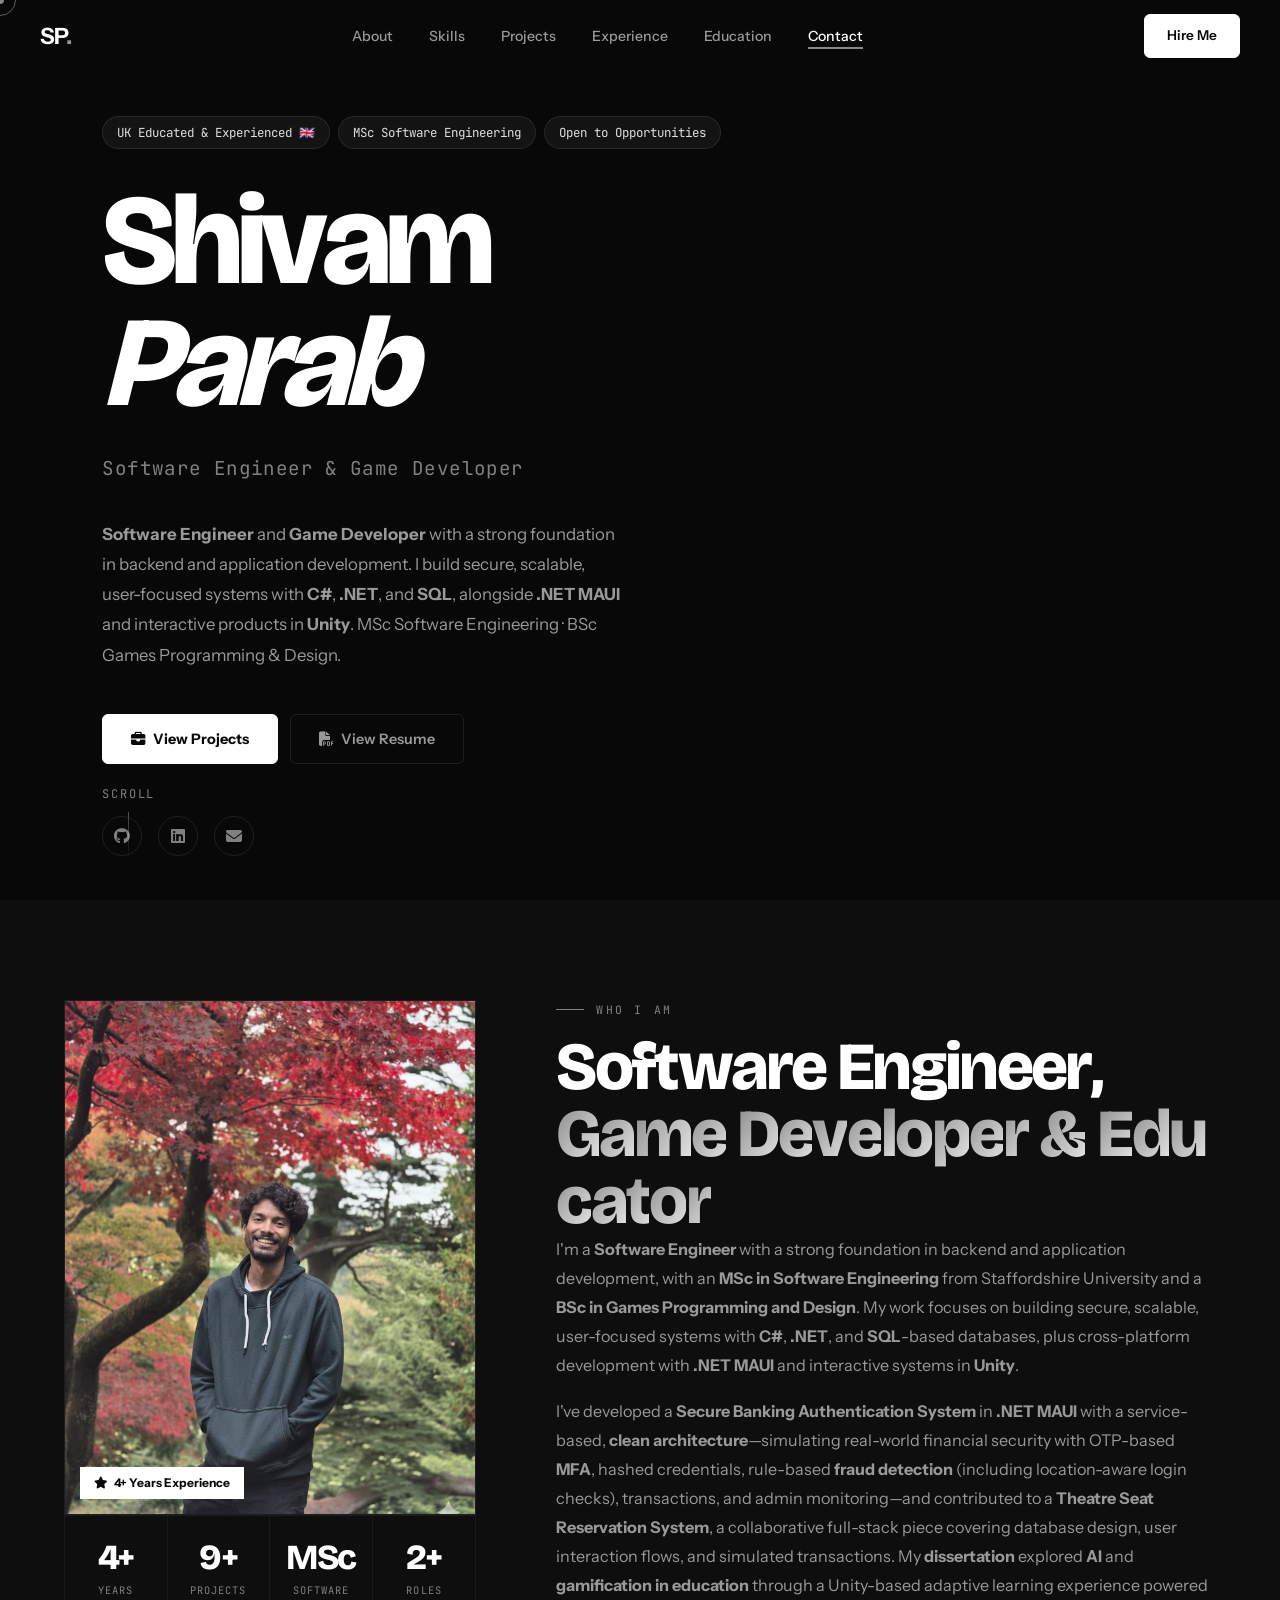
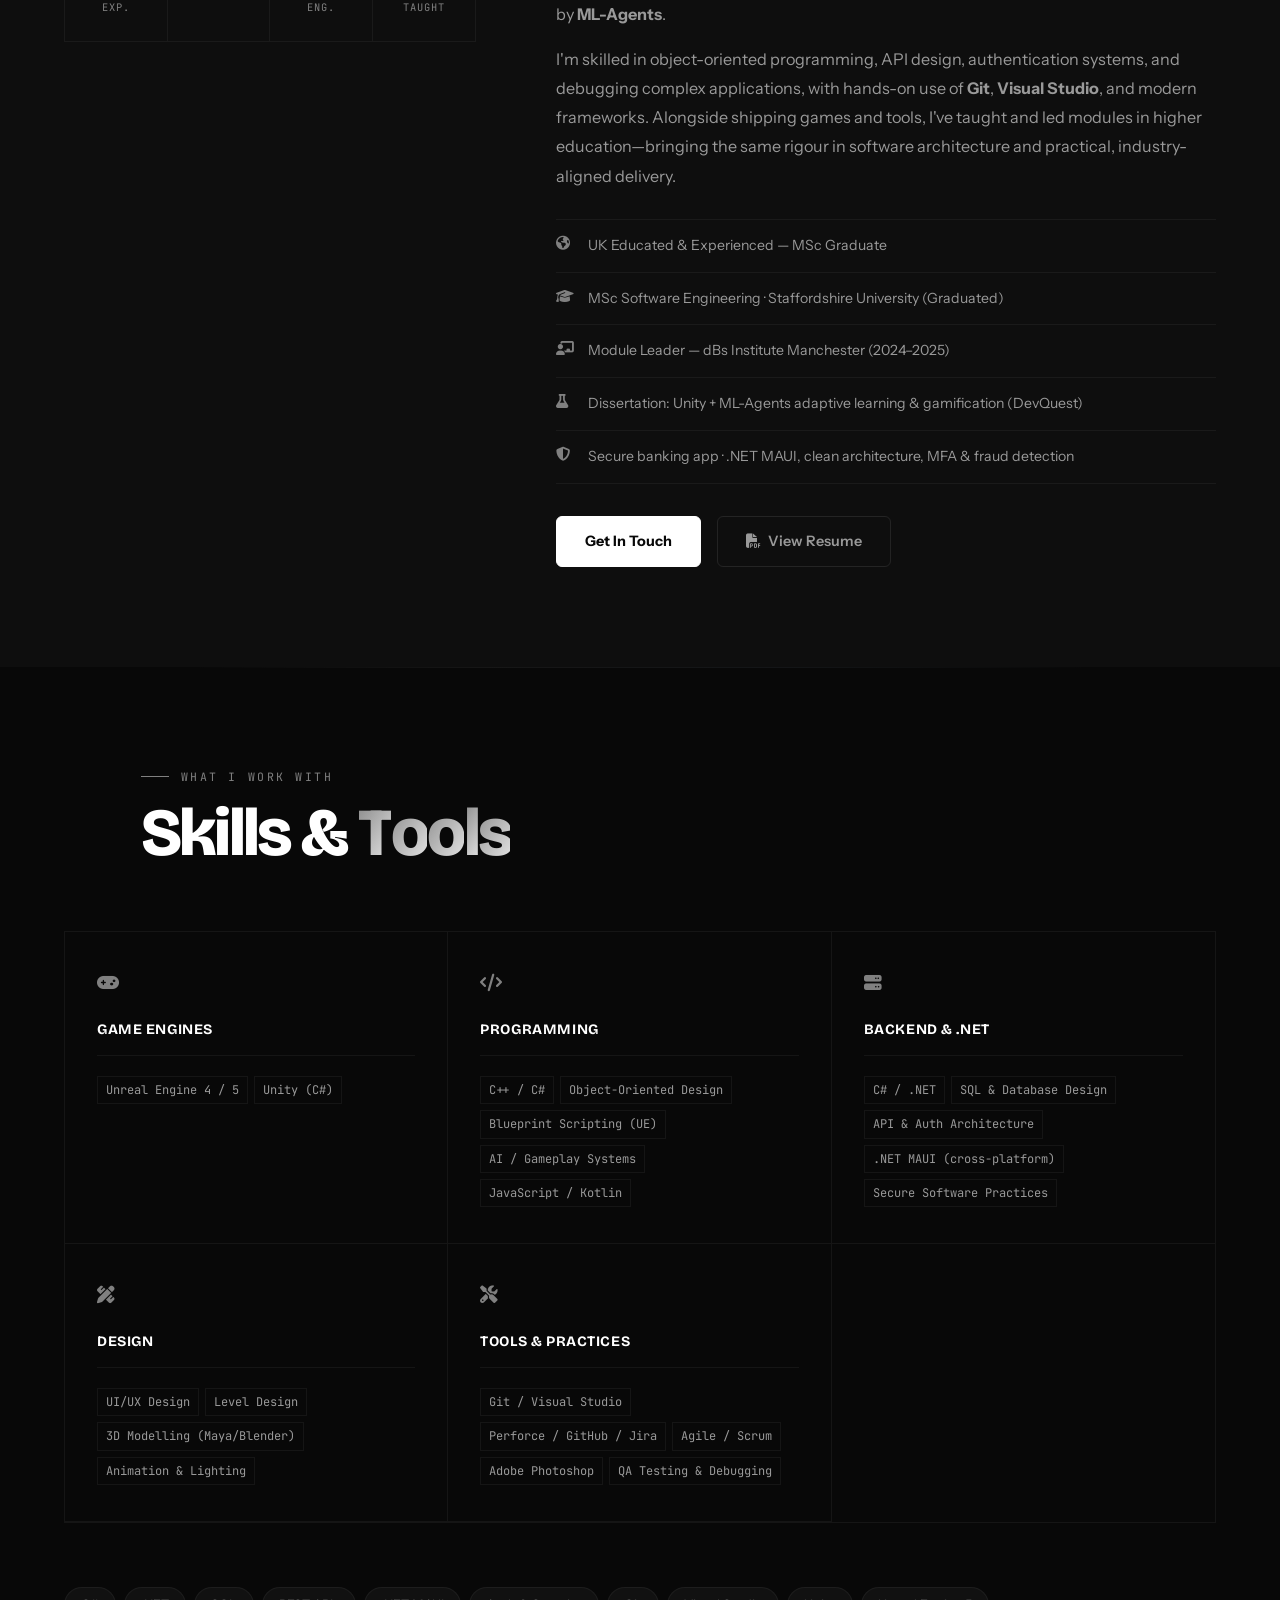
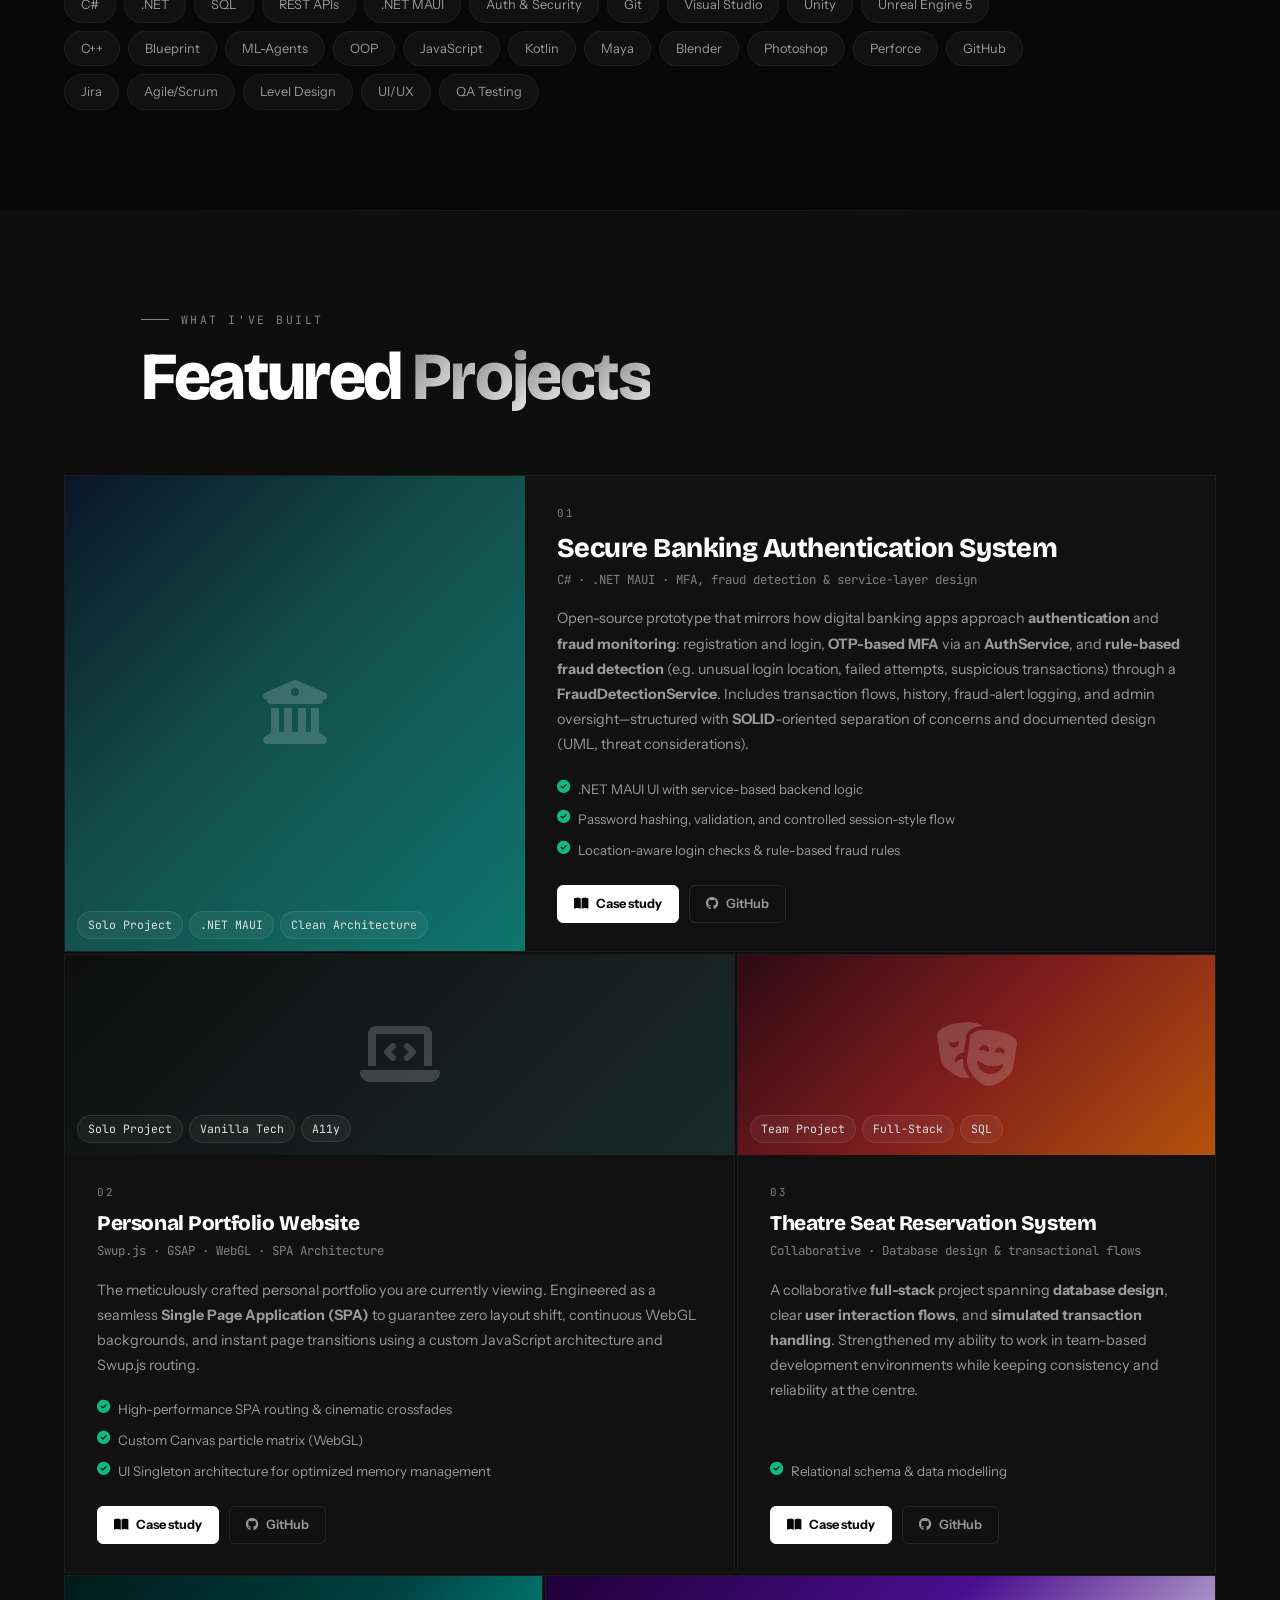
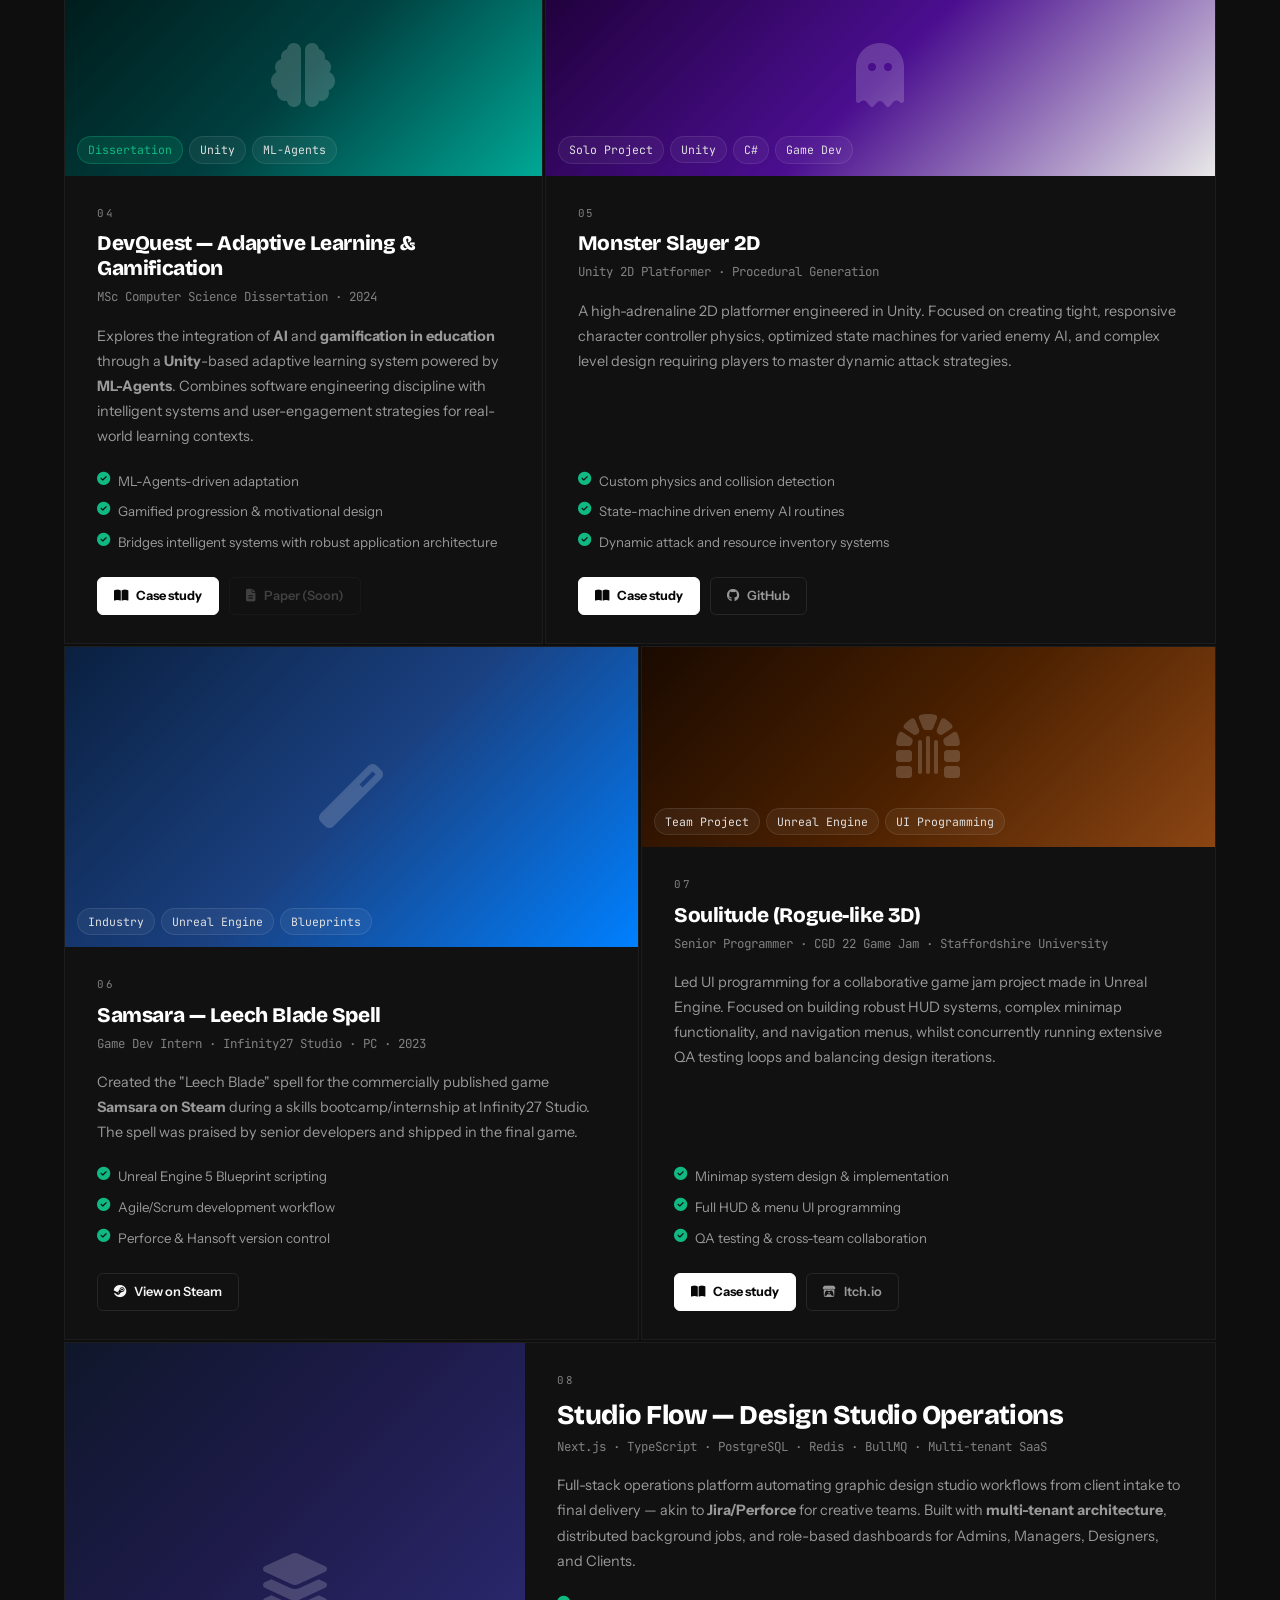
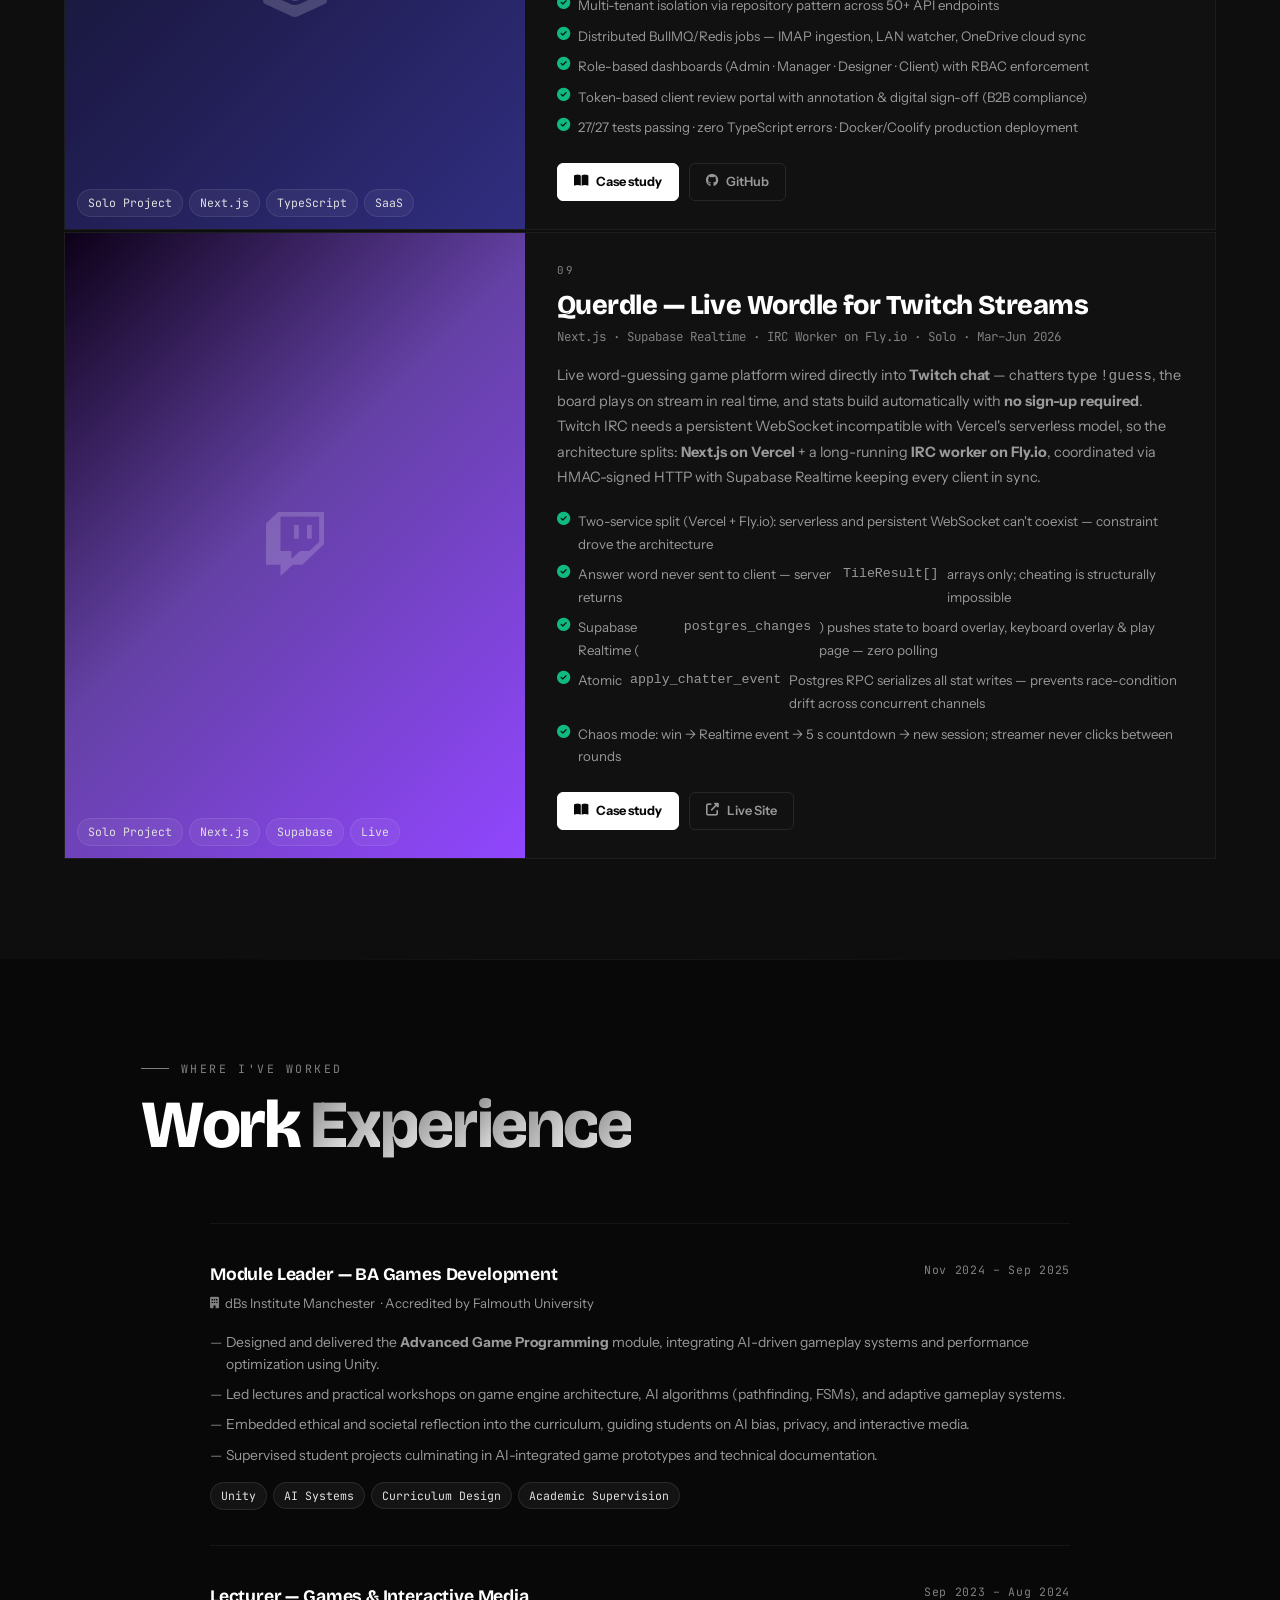
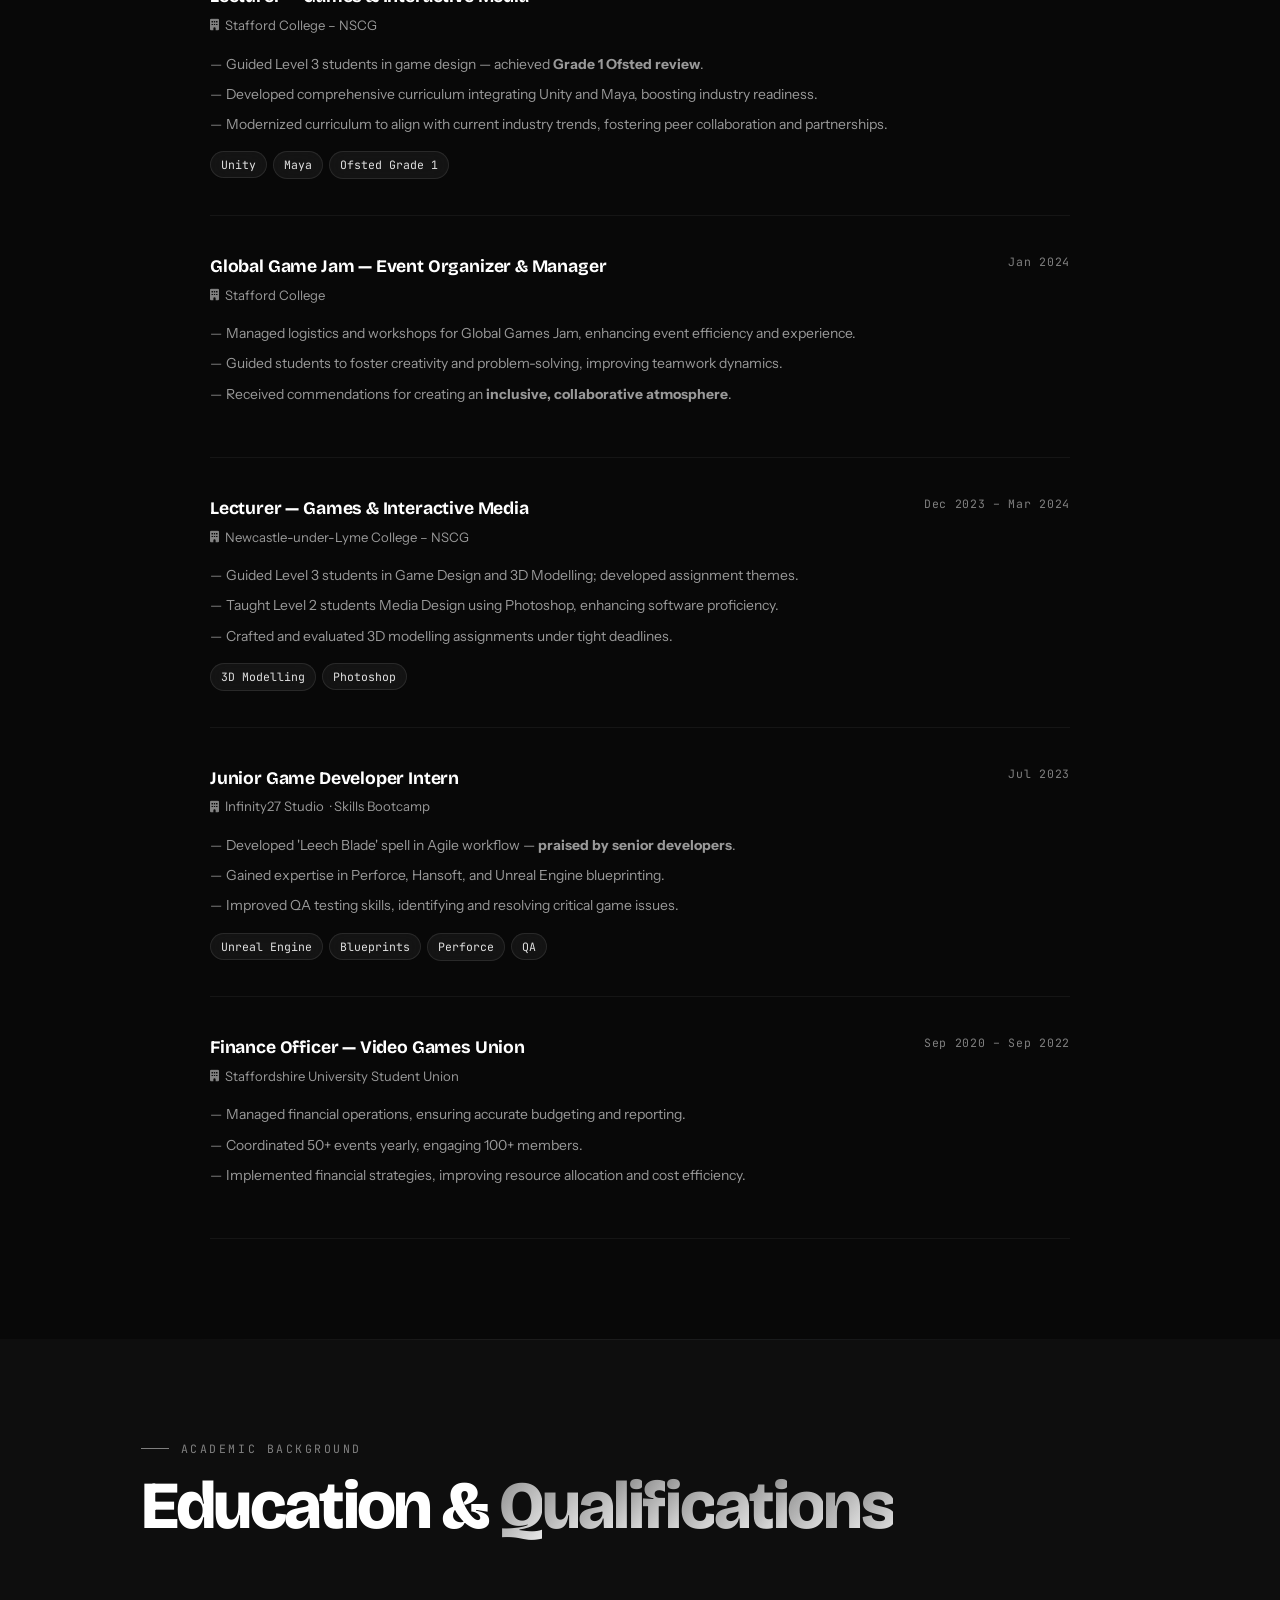
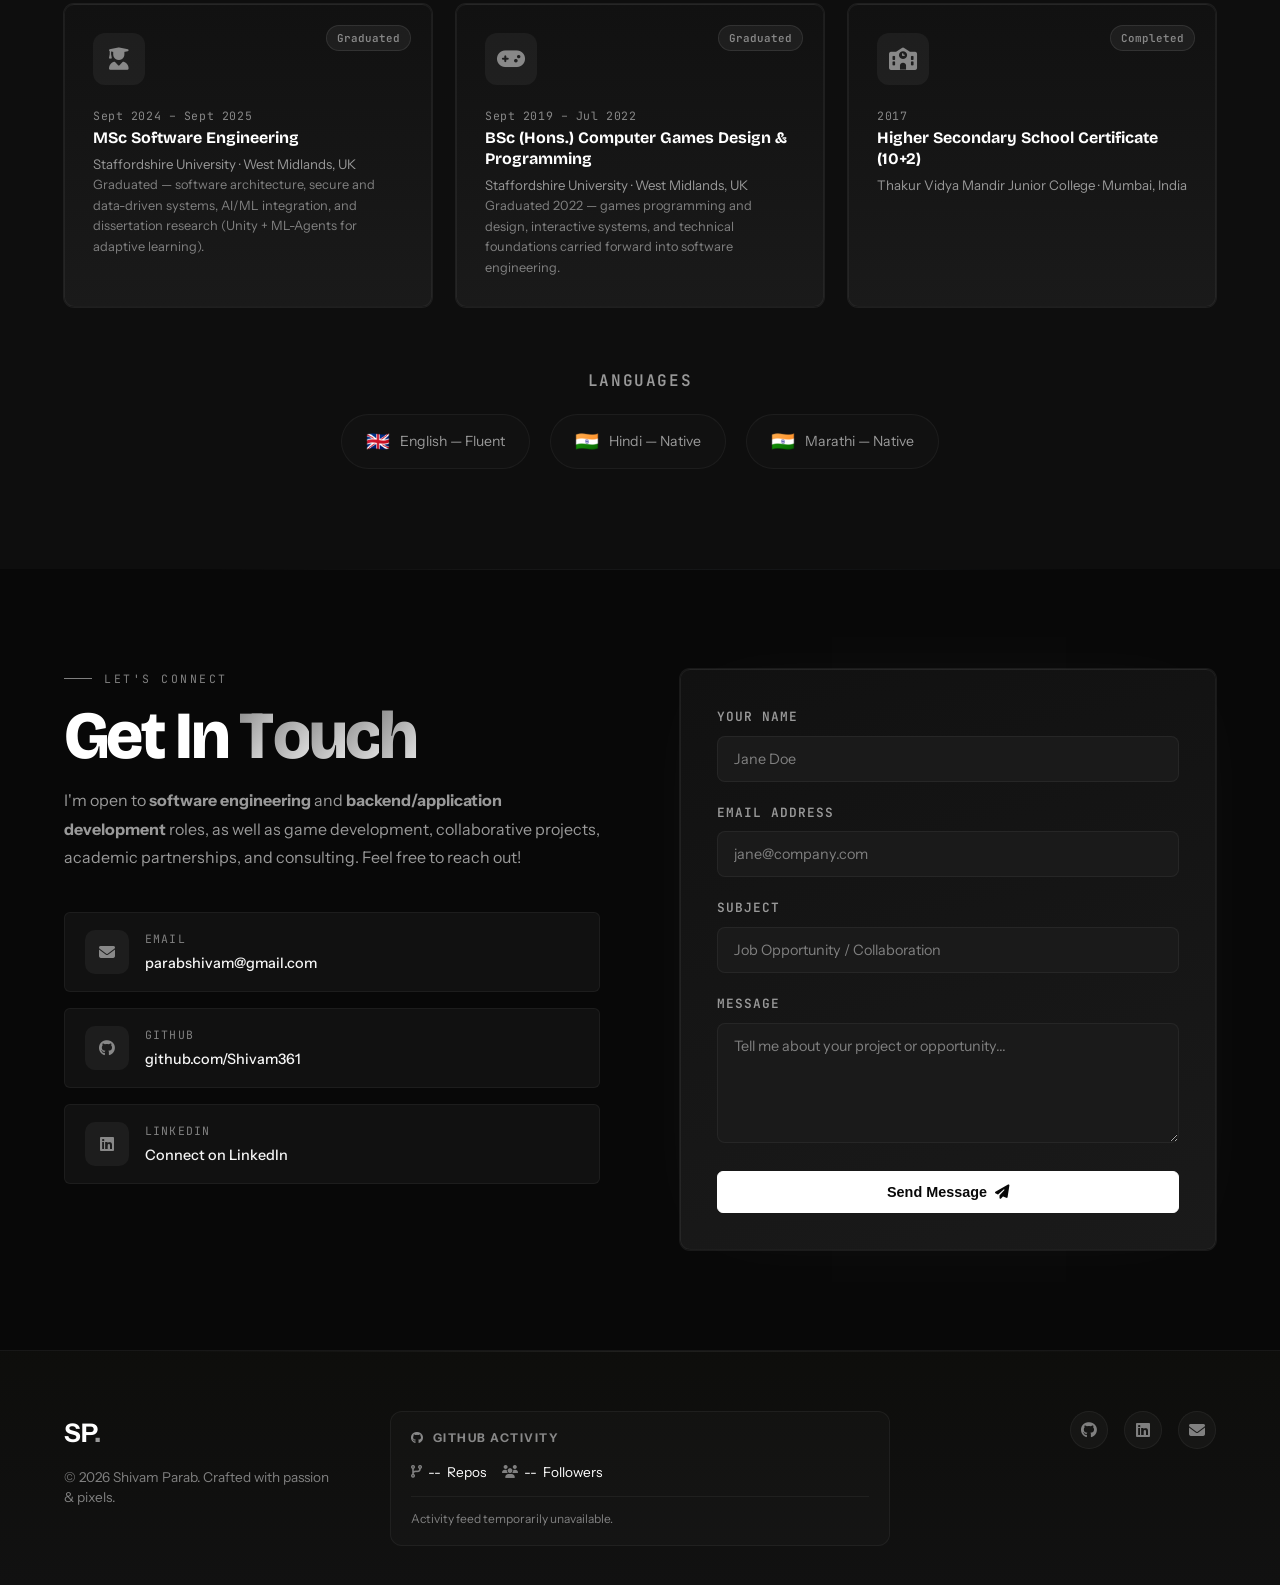
==== commit 2078af1c: "UI theme refresh and layout adjustments Global visual overhaul: switch to a neutral/light-accent pal" ====
--- a/index.html
+++ b/index.html
@@ -21,6 +21,10 @@
   <meta property="twitter:description" content="Portfolio of Shivam Parab: MSc Software Engineer and Game Developer specializing in high-performance SPA engineering, AI adaptive systems, and architectural scalability in Unity and Unreal Engine.">
   <meta property="twitter:image" content="https://sp-portfolio-nine.vercel.app/img/profile.jpg">
   
+  <!-- Fonts -->
+  <link rel="preconnect" href="https://fonts.googleapis.com" />
+  <link rel="preconnect" href="https://fonts.gstatic.com" crossorigin />
+  <link href="https://fonts.googleapis.com/css2?family=Bricolage+Grotesque:opsz,wght@12..96,200..800&family=Instrument+Sans:wght@400;500;600;700&family=JetBrains+Mono:wght@400;500;700&display=swap" rel="stylesheet" />
   <!-- Icons -->
   <link rel="stylesheet" href="css/vendor/fontawesome.min.css" />
   <!-- AOS animations -->
@@ -85,7 +89,6 @@
 
   <!-- ─── HERO ──────────────────────────────────────── -->
   <header class="hero" id="home">
-    <div class="hero__canvas-wrap" id="vanta-bg"></div>
     <div class="hero__content">
       <p class="hero__eyebrow">
         <span class="tag">UK Educated & Experienced 🇬🇧</span>
@@ -95,9 +98,7 @@
       <h1 class="hero__name">
         Shivam<br /><span class="accent">Parab</span>
       </h1>
-      <p class="hero__roles">
-        <span id="typedRole"></span>
-      </p>
+      <p class="hero__roles">Software Engineer &amp; Game Developer</p>
       <p class="hero__summary">
         <strong>Software Engineer</strong> and <strong>Game Developer</strong> with a strong foundation in backend and
         application development. I build secure, scalable, user-focused systems with <strong>C#</strong>,
@@ -236,8 +237,8 @@
           <div class="skill-group__icon"><i class="fas fa-gamepad"></i></div>
           <h3 class="skill-group__title">Game Engines</h3>
           <ul class="skill-list">
-            <li><span>Unreal Engine 4 / 5</span><div class="skill-bar"><div class="skill-bar__fill" style="--w:90%"></div></div></li>
-            <li><span>Unity (C#)</span><div class="skill-bar"><div class="skill-bar__fill" style="--w:88%"></div></div></li>
+            <li>Unreal Engine 4 / 5</li>
+            <li>Unity (C#)</li>
           </ul>
         </div>
 
@@ -245,11 +246,11 @@
           <div class="skill-group__icon"><i class="fas fa-code"></i></div>
           <h3 class="skill-group__title">Programming</h3>
           <ul class="skill-list">
-            <li><span>C++ / C#</span><div class="skill-bar"><div class="skill-bar__fill" style="--w:85%"></div></div></li>
-            <li><span>Object-Oriented Design</span><div class="skill-bar"><div class="skill-bar__fill" style="--w:88%"></div></div></li>
-            <li><span>Blueprint Scripting (UE)</span><div class="skill-bar"><div class="skill-bar__fill" style="--w:90%"></div></div></li>
-            <li><span>AI / Gameplay Systems</span><div class="skill-bar"><div class="skill-bar__fill" style="--w:80%"></div></div></li>
-            <li><span>JavaScript / Kotlin</span><div class="skill-bar"><div class="skill-bar__fill" style="--w:65%"></div></div></li>
+            <li>C++ / C#</li>
+            <li>Object-Oriented Design</li>
+            <li>Blueprint Scripting (UE)</li>
+            <li>AI / Gameplay Systems</li>
+            <li>JavaScript / Kotlin</li>
           </ul>
         </div>
 
@@ -257,11 +258,11 @@
           <div class="skill-group__icon"><i class="fas fa-server"></i></div>
           <h3 class="skill-group__title">Backend &amp; .NET</h3>
           <ul class="skill-list">
-            <li><span>C# / .NET</span><div class="skill-bar"><div class="skill-bar__fill" style="--w:88%"></div></div></li>
-            <li><span>SQL &amp; Database Design</span><div class="skill-bar"><div class="skill-bar__fill" style="--w:85%"></div></div></li>
-            <li><span>API &amp; Auth Architecture</span><div class="skill-bar"><div class="skill-bar__fill" style="--w:86%"></div></div></li>
-            <li><span>.NET MAUI (cross-platform)</span><div class="skill-bar"><div class="skill-bar__fill" style="--w:78%"></div></div></li>
-            <li><span>Secure Software Practices</span><div class="skill-bar"><div class="skill-bar__fill" style="--w:84%"></div></div></li>
+            <li>C# / .NET</li>
+            <li>SQL &amp; Database Design</li>
+            <li>API &amp; Auth Architecture</li>
+            <li>.NET MAUI (cross-platform)</li>
+            <li>Secure Software Practices</li>
           </ul>
         </div>
 
@@ -269,10 +270,10 @@
           <div class="skill-group__icon"><i class="fas fa-pencil-ruler"></i></div>
           <h3 class="skill-group__title">Design</h3>
           <ul class="skill-list">
-            <li><span>UI/UX Design</span><div class="skill-bar"><div class="skill-bar__fill" style="--w:82%"></div></div></li>
-            <li><span>Level Design</span><div class="skill-bar"><div class="skill-bar__fill" style="--w:85%"></div></div></li>
-            <li><span>3D Modelling (Maya/Blender)</span><div class="skill-bar"><div class="skill-bar__fill" style="--w:70%"></div></div></li>
-            <li><span>Animation &amp; Lighting</span><div class="skill-bar"><div class="skill-bar__fill" style="--w:72%"></div></div></li>
+            <li>UI/UX Design</li>
+            <li>Level Design</li>
+            <li>3D Modelling (Maya/Blender)</li>
+            <li>Animation &amp; Lighting</li>
           </ul>
         </div>
 
@@ -280,11 +281,11 @@
           <div class="skill-group__icon"><i class="fas fa-tools"></i></div>
           <h3 class="skill-group__title">Tools &amp; Practices</h3>
           <ul class="skill-list">
-            <li><span>Git / Visual Studio</span><div class="skill-bar"><div class="skill-bar__fill" style="--w:90%"></div></div></li>
-            <li><span>Perforce / GitHub / Jira</span><div class="skill-bar"><div class="skill-bar__fill" style="--w:85%"></div></div></li>
-            <li><span>Agile / Scrum</span><div class="skill-bar"><div class="skill-bar__fill" style="--w:88%"></div></div></li>
-            <li><span>Adobe Photoshop</span><div class="skill-bar"><div class="skill-bar__fill" style="--w:75%"></div></div></li>
-            <li><span>QA Testing &amp; Debugging</span><div class="skill-bar"><div class="skill-bar__fill" style="--w:82%"></div></div></li>
+            <li>Git / Visual Studio</li>
+            <li>Perforce / GitHub / Jira</li>
+            <li>Agile / Scrum</li>
+            <li>Adobe Photoshop</li>
+            <li>QA Testing &amp; Debugging</li>
           </ul>
         </div>
 
@@ -862,9 +863,8 @@
   </section>
 
   <!-- ─── CONTACT ────────────────────────────────────── -->
-  <section class="section contact" id="contact" style="position: relative; overflow: hidden;">
-    <div id="vanta-bg-contact" style="position: absolute; inset: 0; z-index: 0; pointer-events: none; opacity: 0.8;"></div>
-    <div class="container" style="position: relative; z-index: 1;">
+  <section class="section contact" id="contact">
+    <div class="container">
       <div class="contact__inner">
         <div class="contact__text">
           <p class="section__eyebrow">Let's connect</p>
@@ -982,13 +982,8 @@
   <script src="js/vendor/gsap.min.js"></script>
   <script src="js/vendor/ScrollTrigger.min.js"></script>
   <script src="js/vendor/lenis.min.js"></script>
-  <!-- Typed.js for Typewriter Effect -->
-  <script src="js/vendor/typed.umd.js"></script>
   <!-- SplitType for Text Reveals -->
   <script src="js/vendor/split-type.min.js"></script>
-  <!-- Three.js + Vanta.js for 3D Background -->
-  <script src="js/vendor/three.min.js"></script>
-  <script src="js/vendor/vanta.net.min.js"></script>
   <script src="js/vendor/swup.min.js"></script>
   <script src="js/main.js"></script>
 </body>
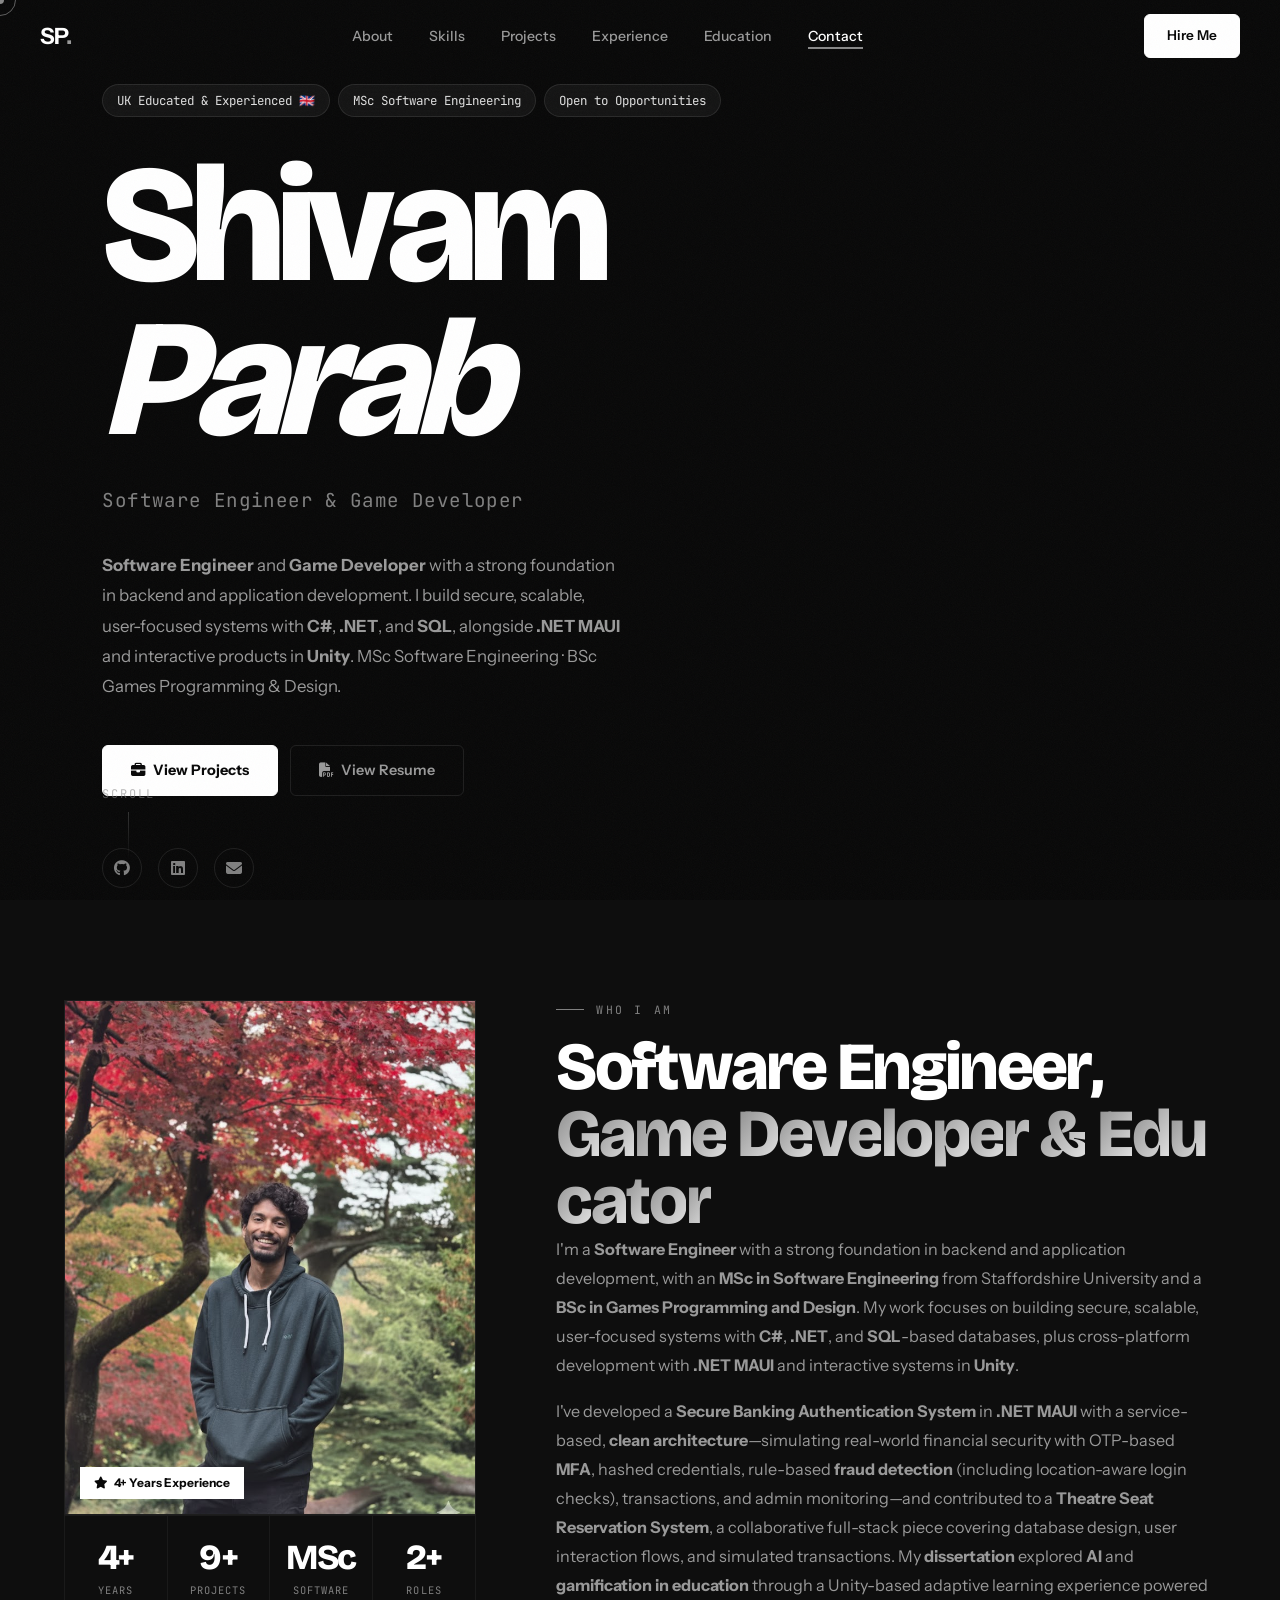
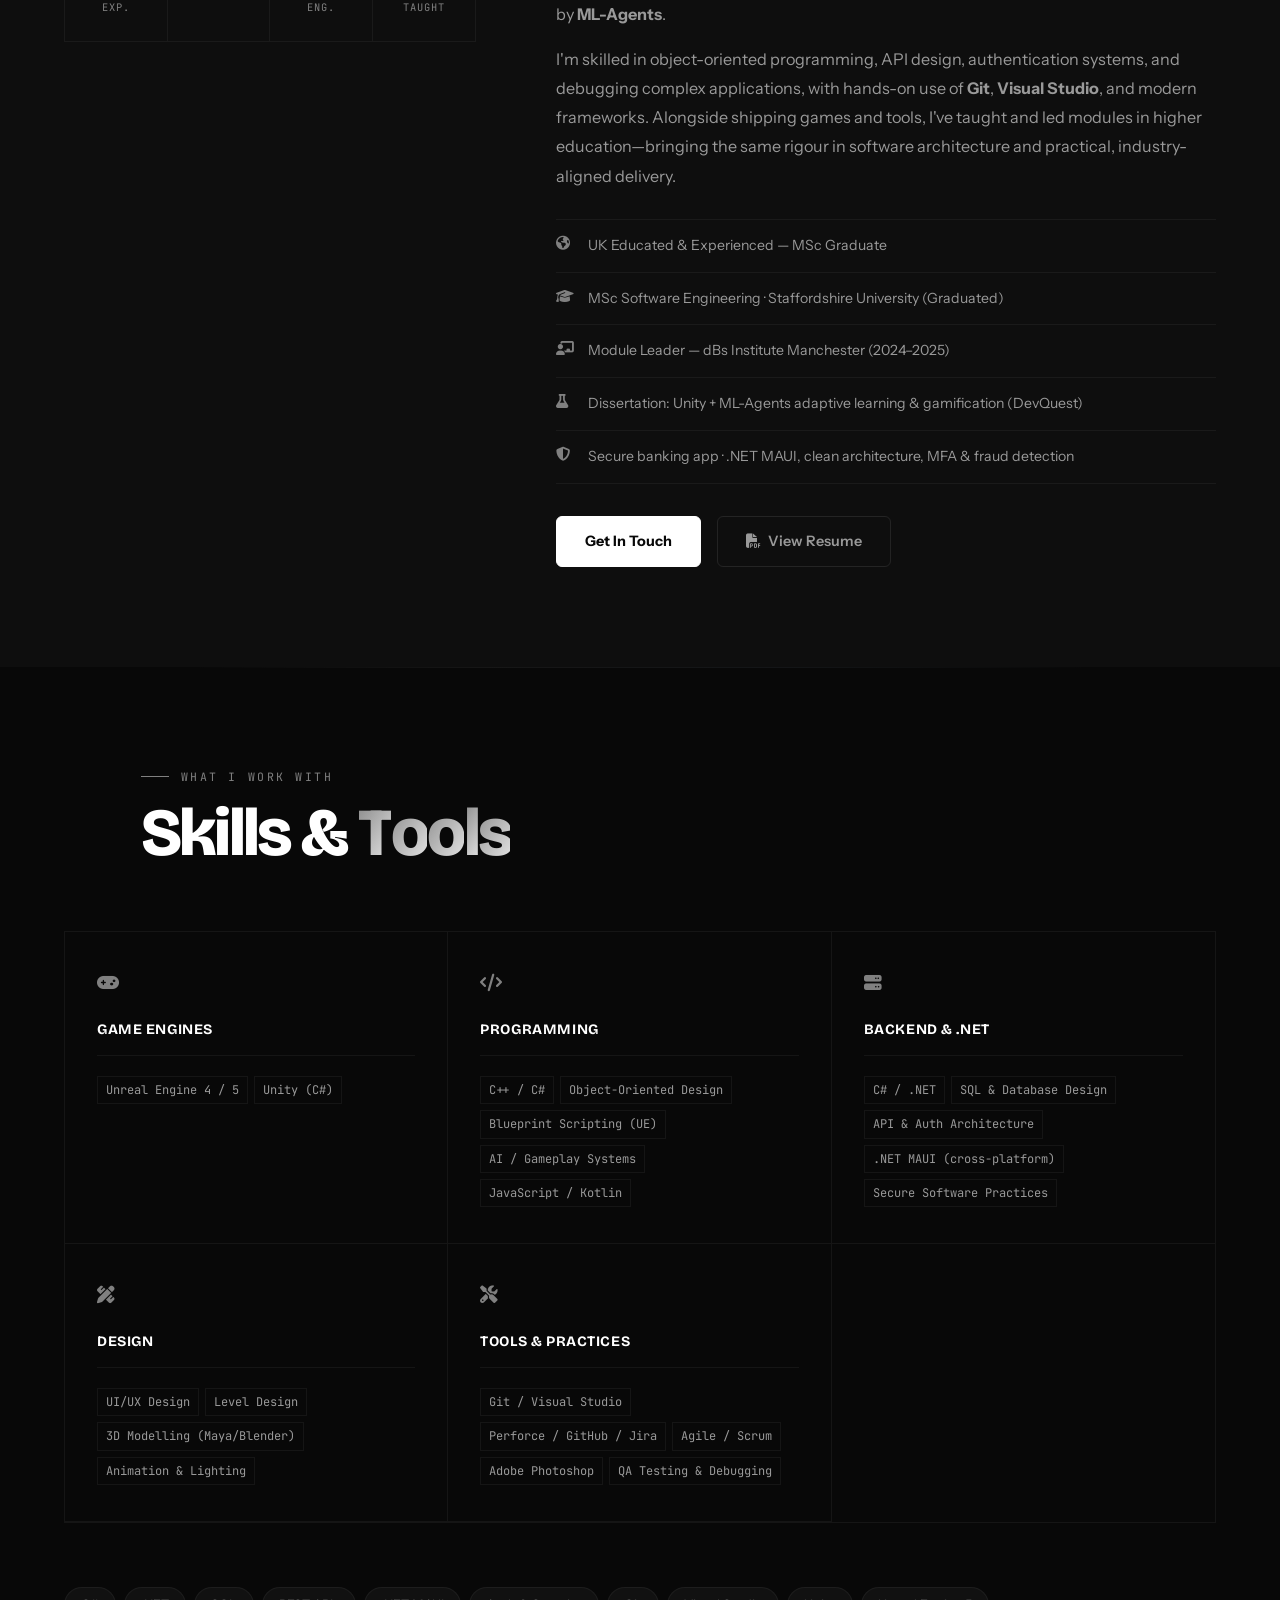
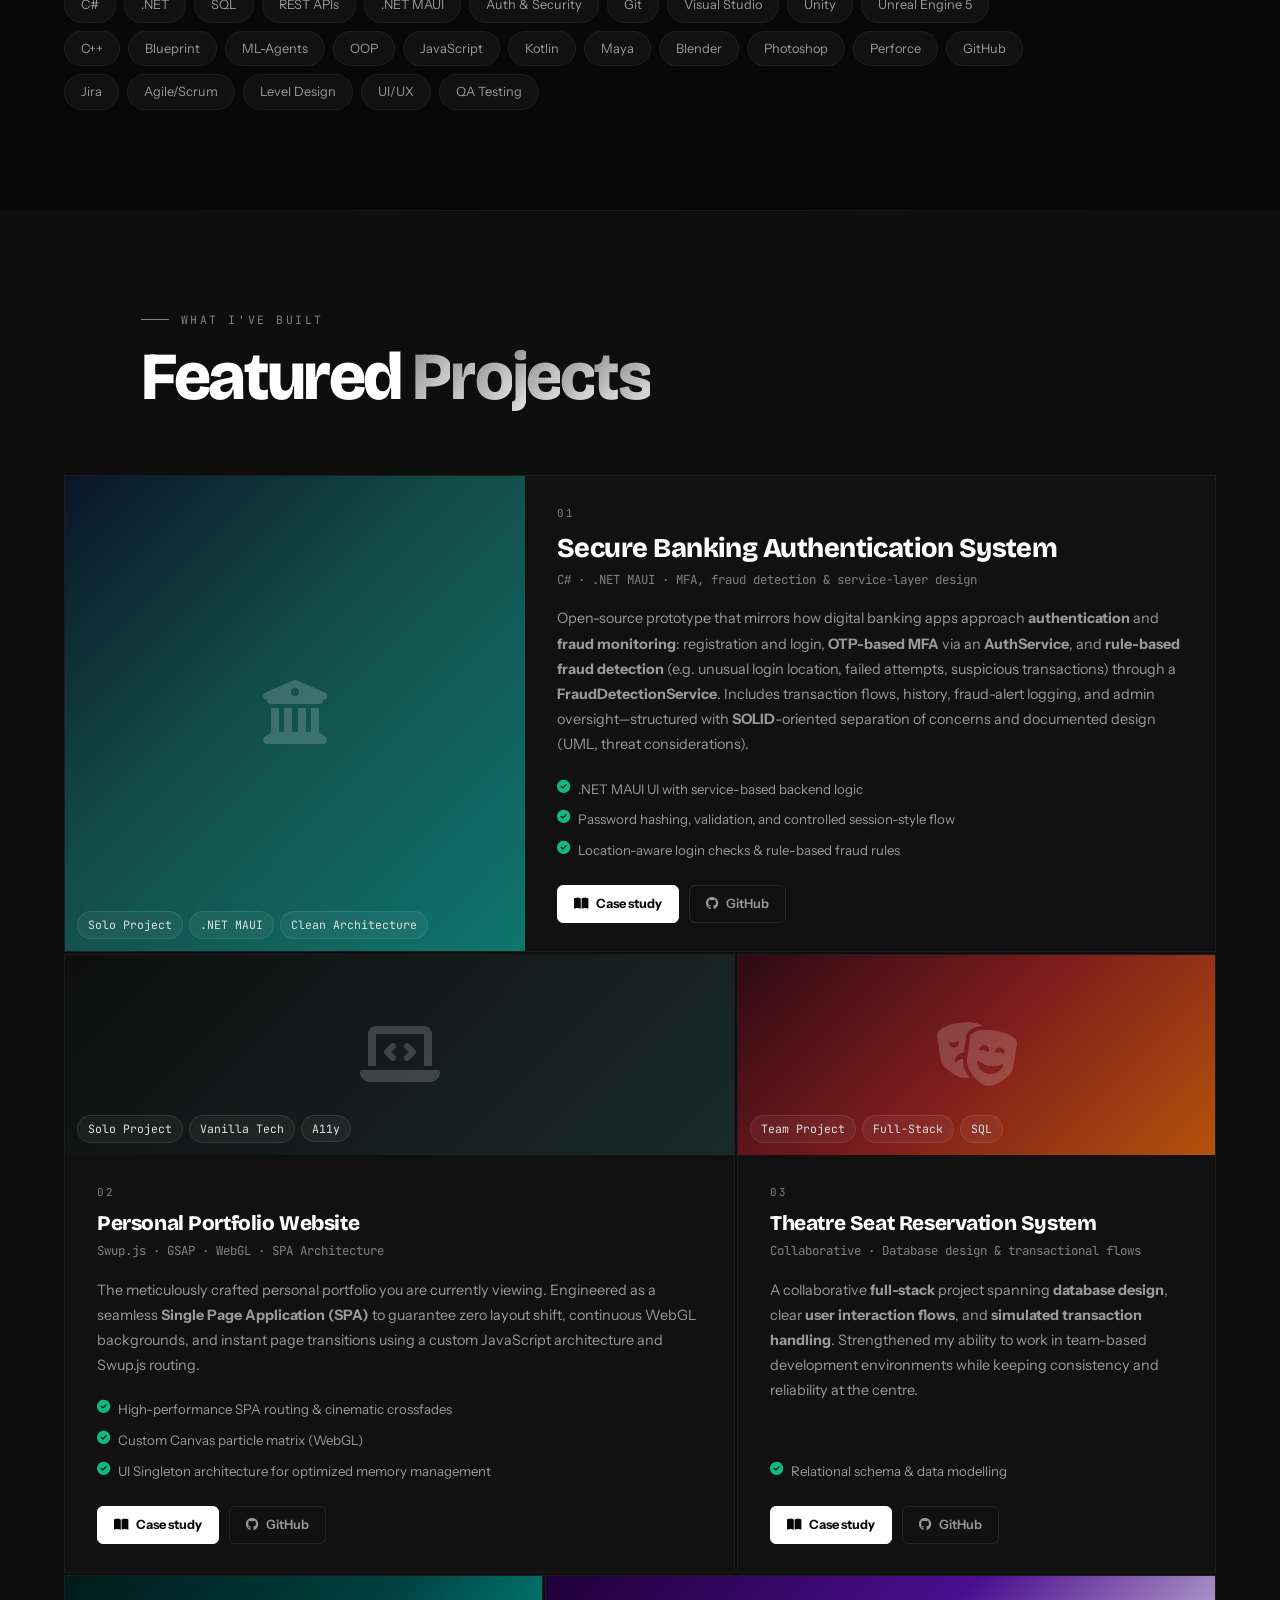
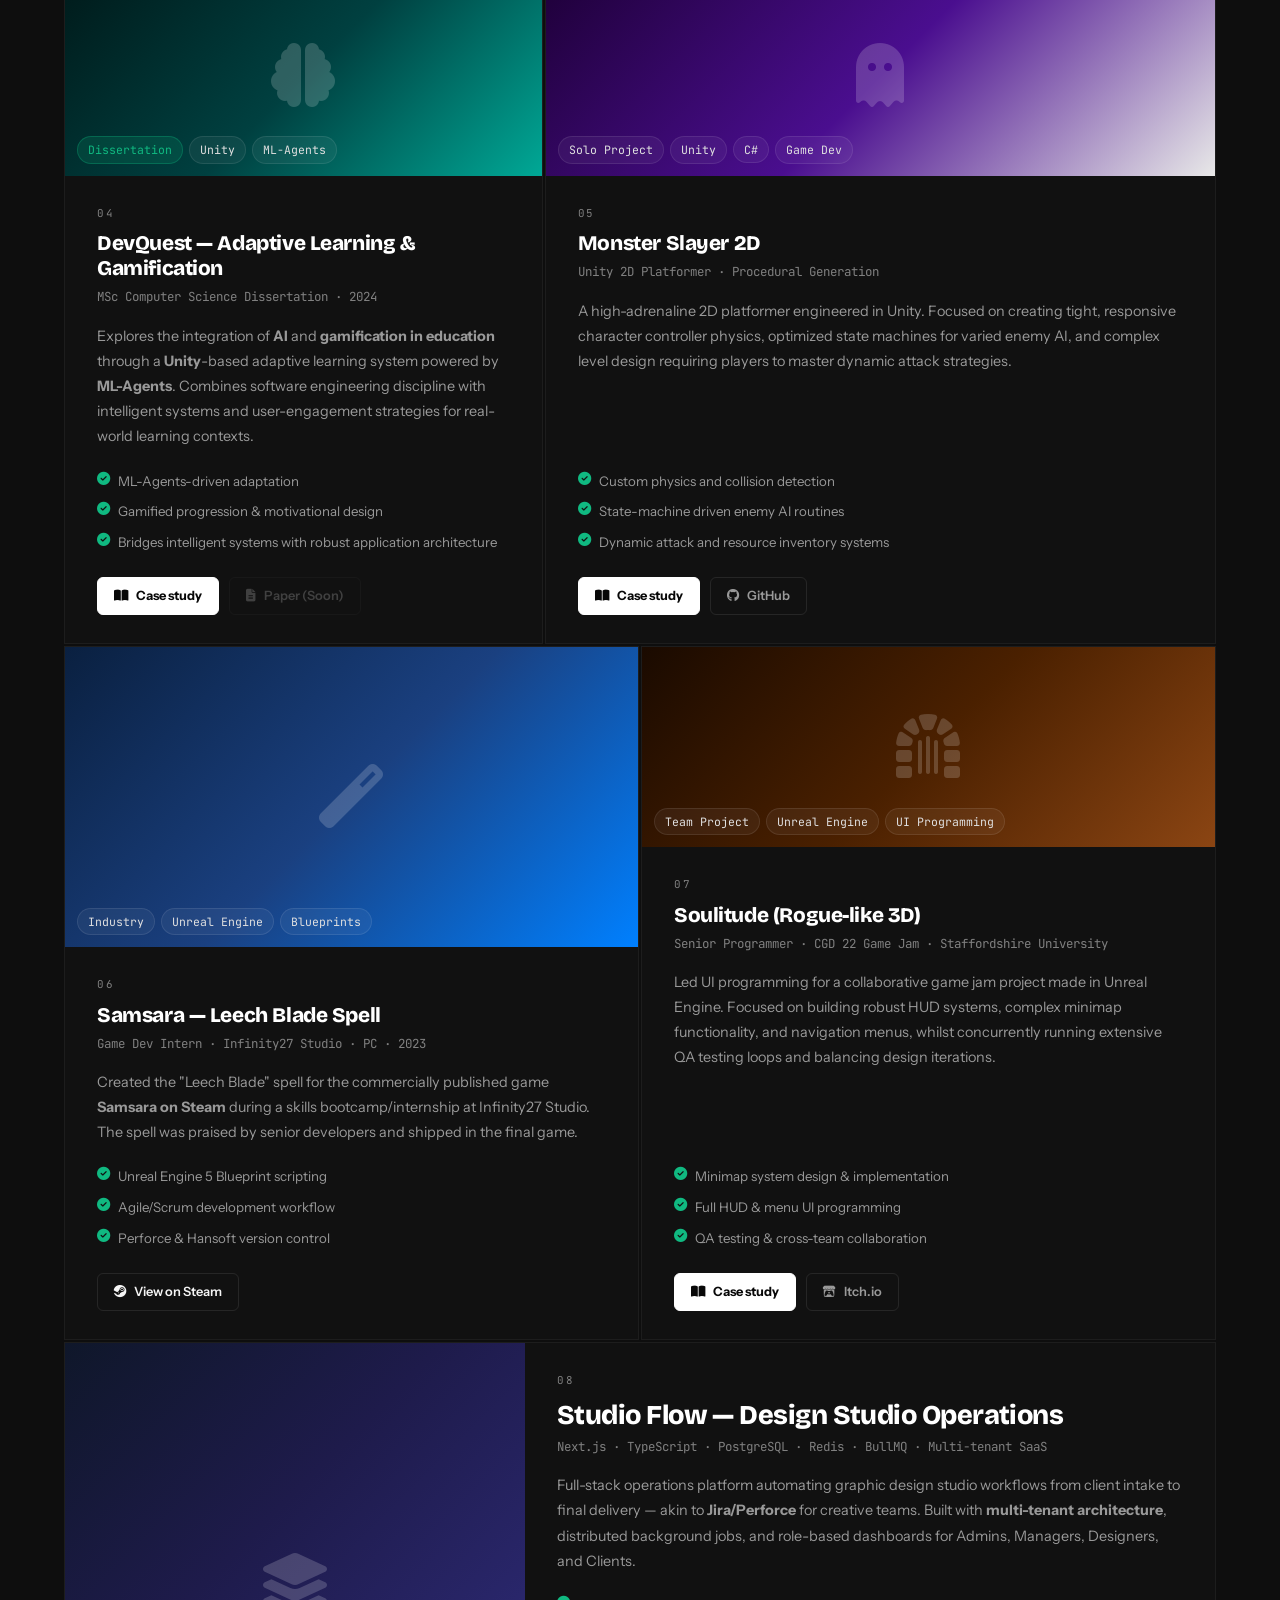
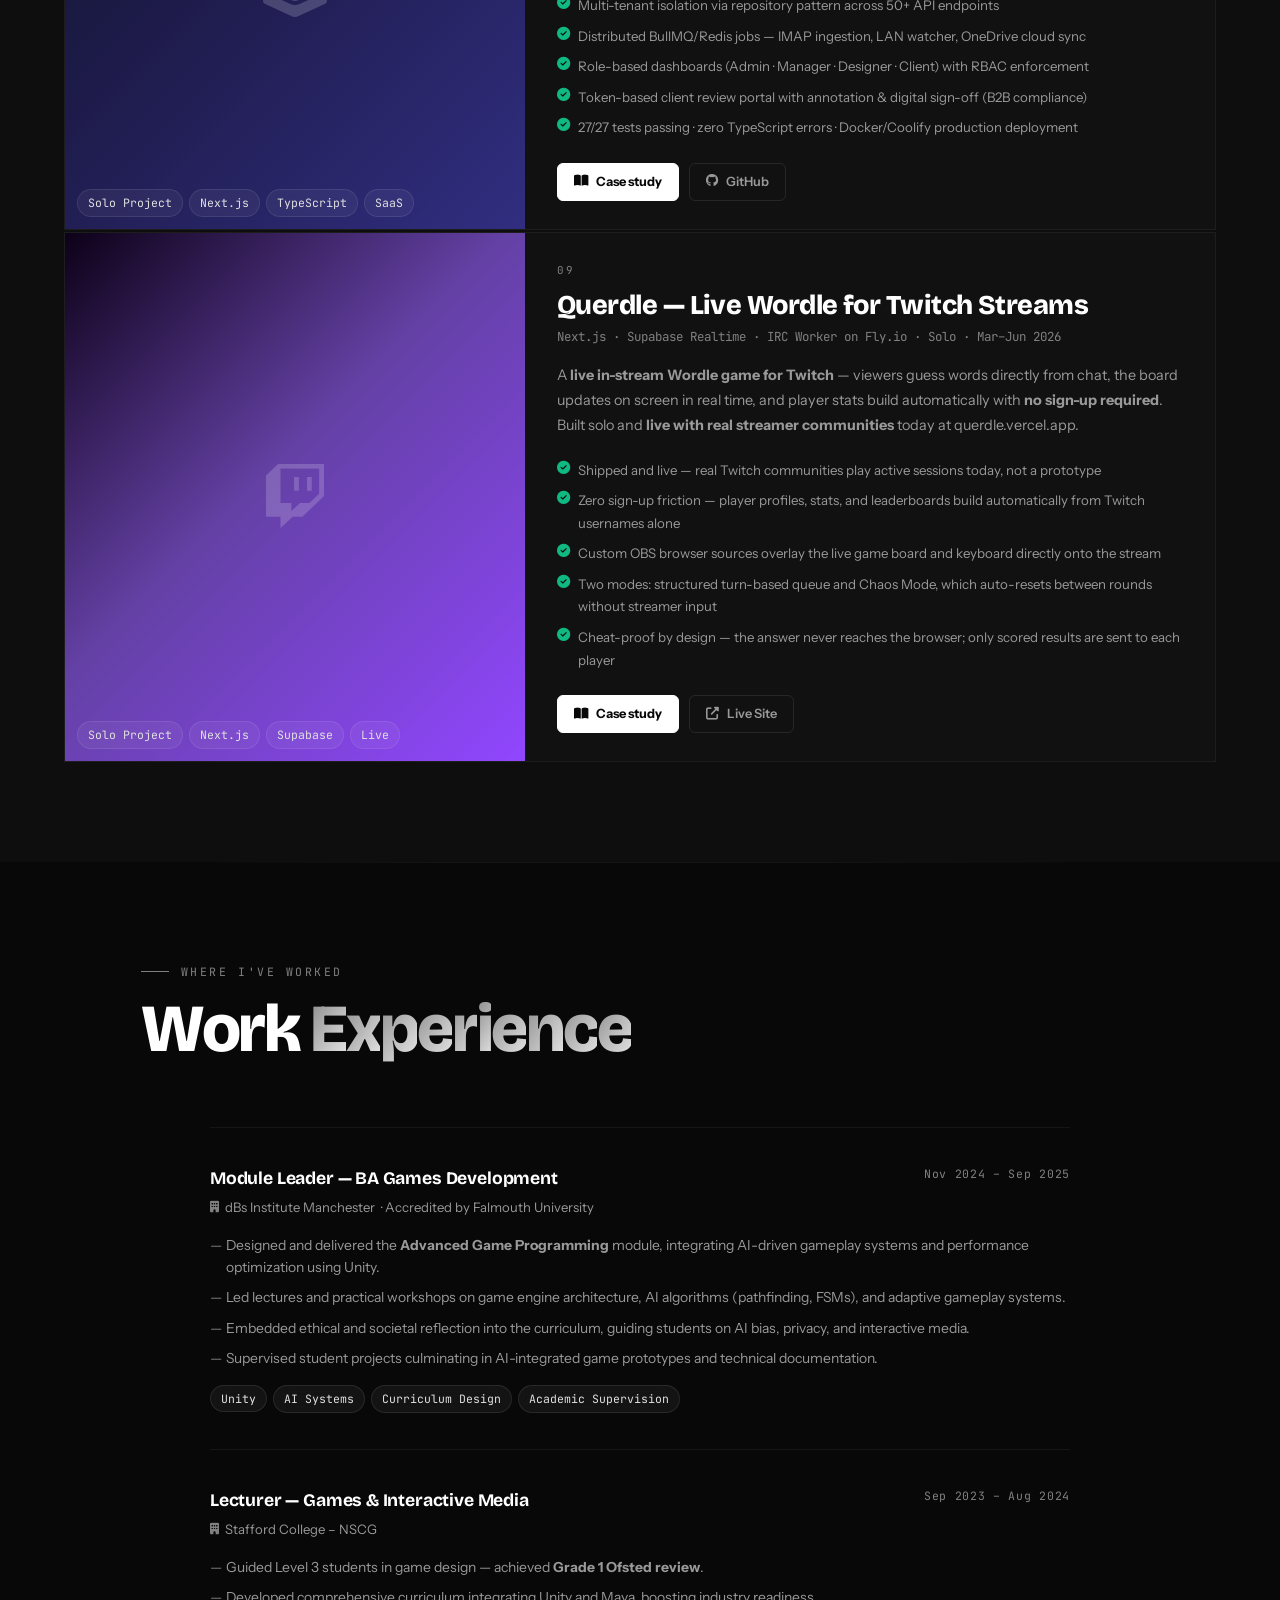
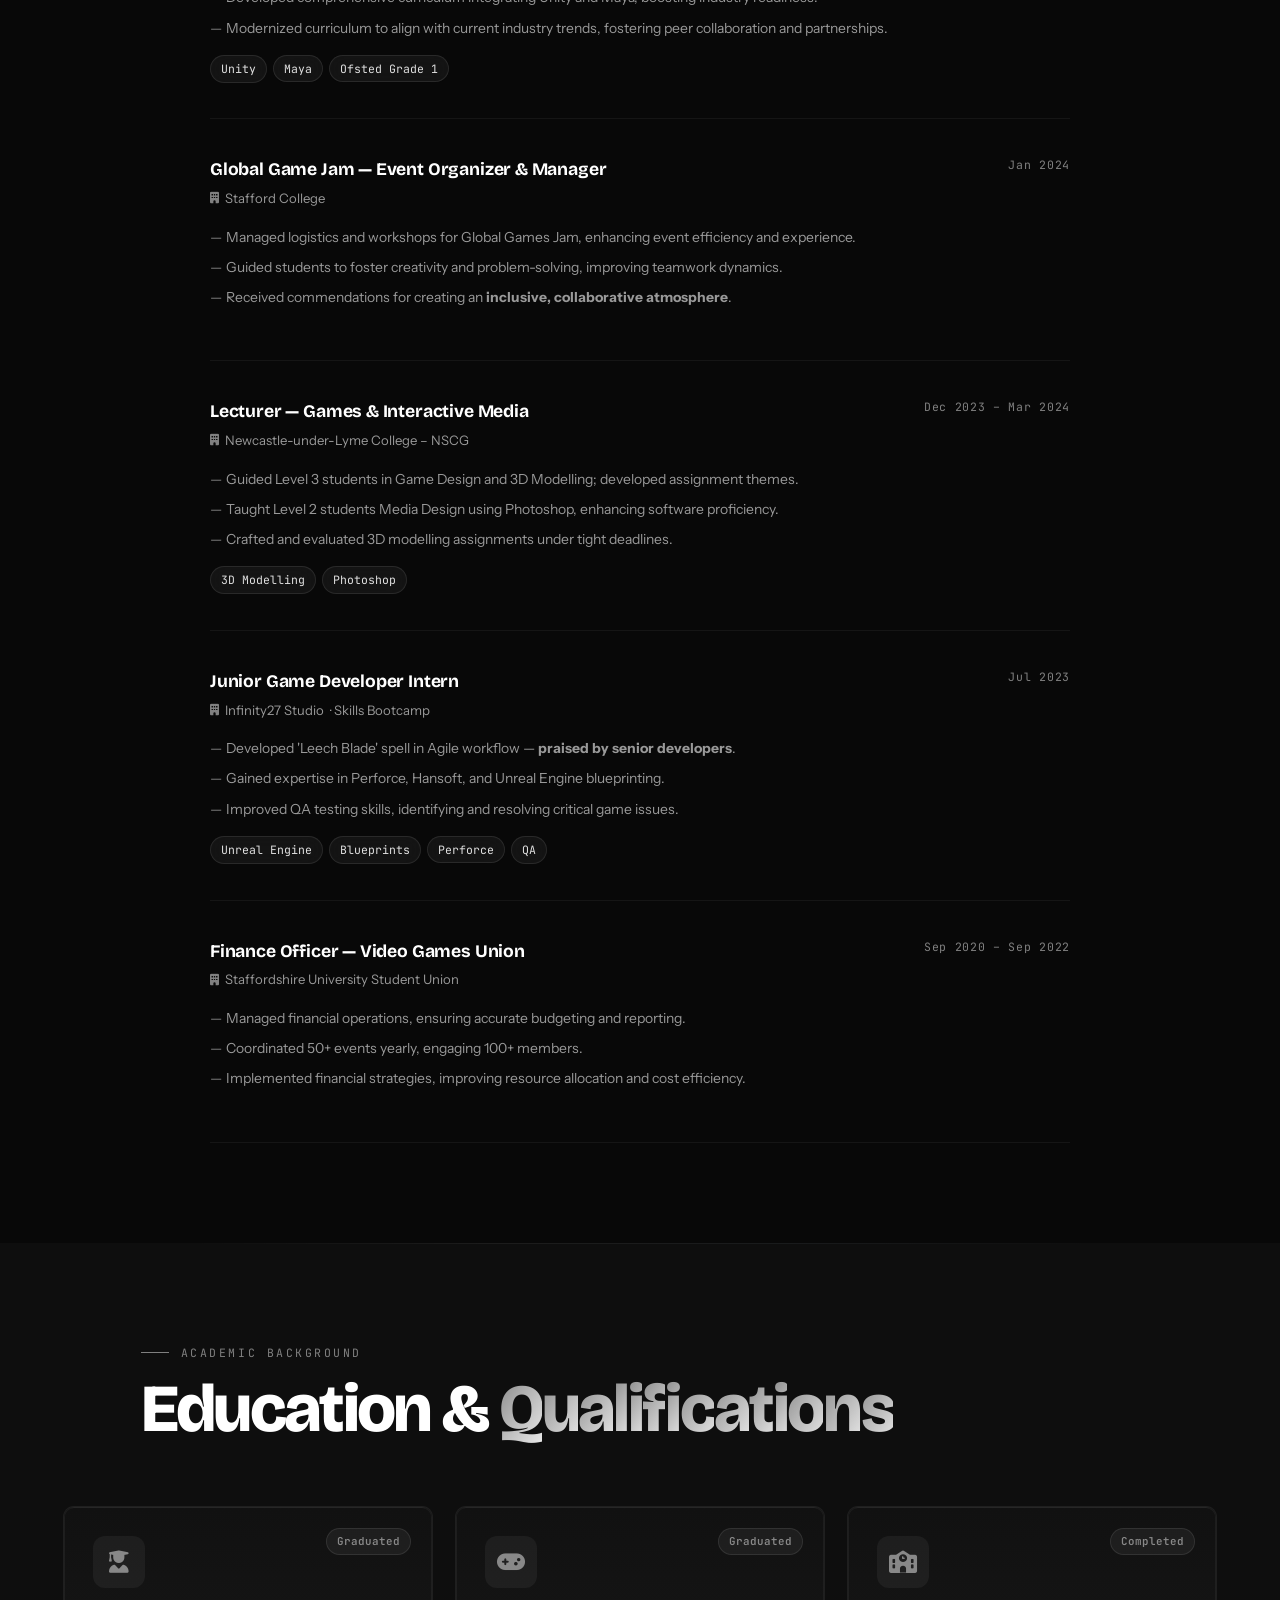
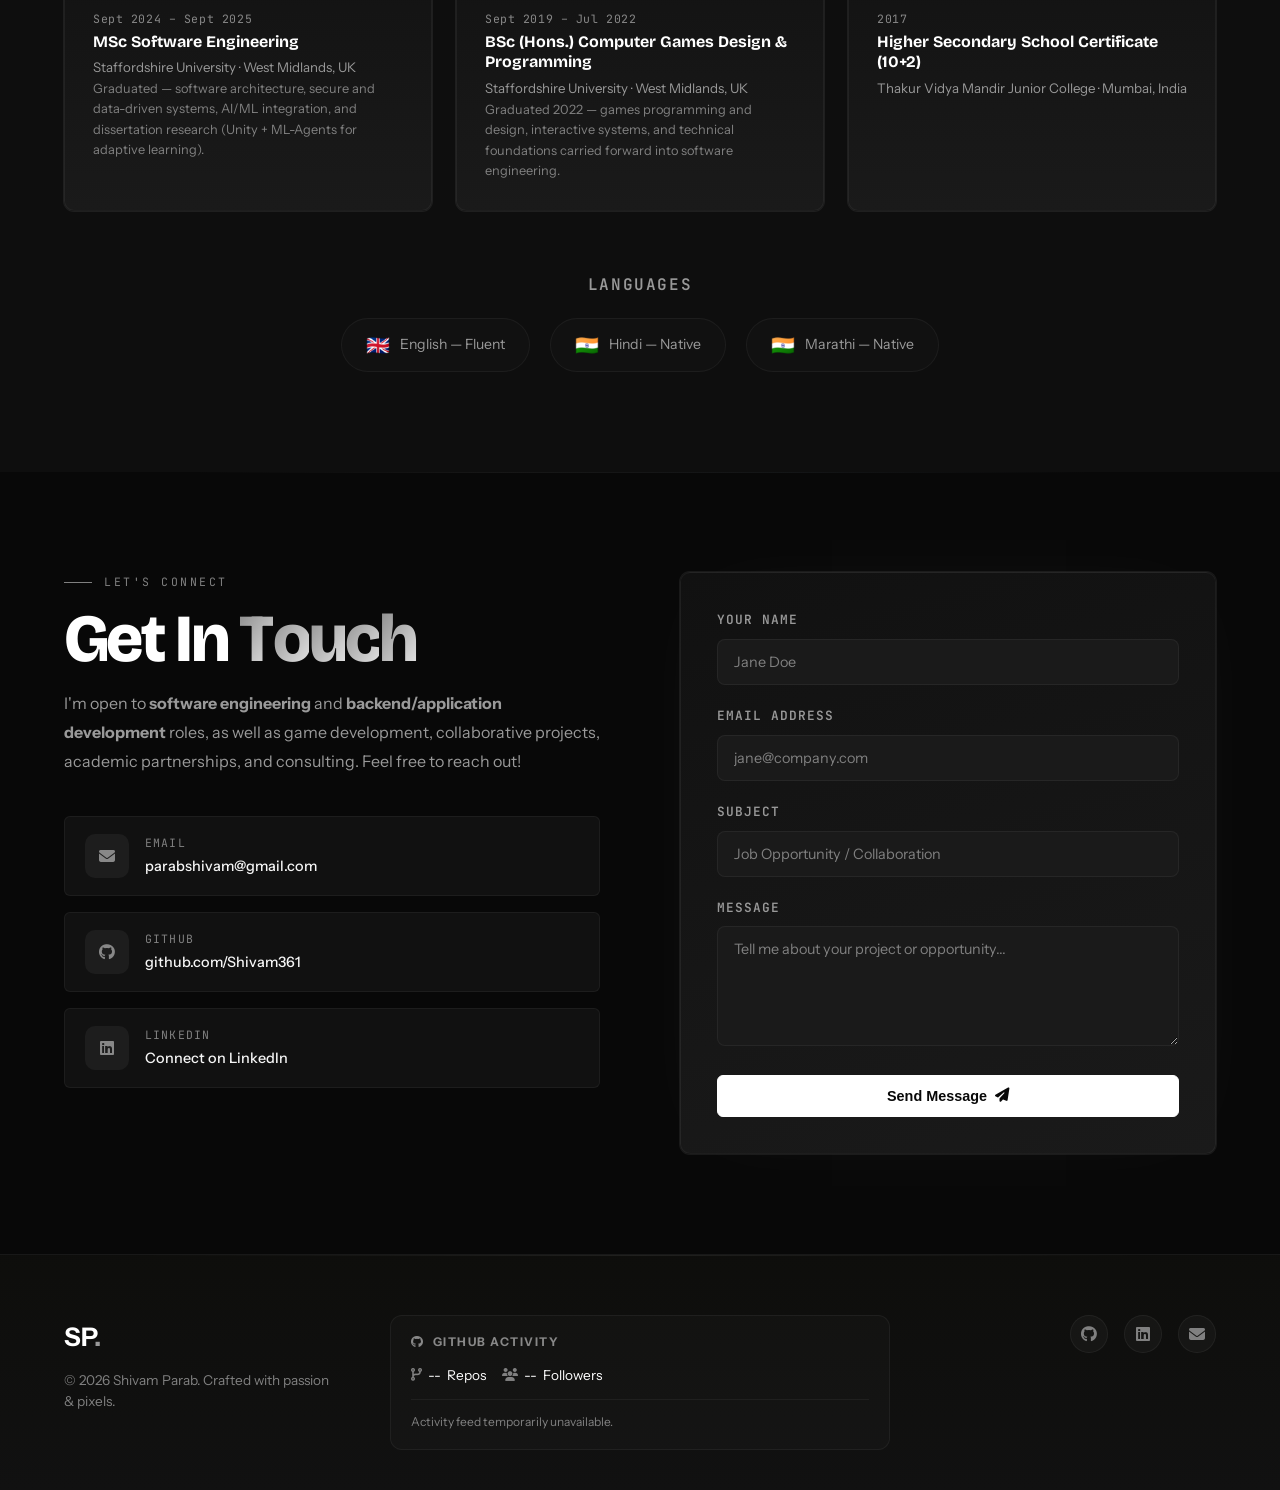
==== commit 198490b2: "Polish UI & querdle demo integration Visual and UX polish across CSS, HTML and JS: tweaks to tag pil" ====
--- a/index.html
+++ b/index.html
@@ -641,19 +641,17 @@
             <h3 class="project-card__title">Querdle — Live Wordle for Twitch Streams</h3>
             <p class="project-card__sub">Next.js · Supabase Realtime · IRC Worker on Fly.io · Solo · Mar–Jun 2026</p>
             <p class="project-card__desc">
-              Live word-guessing game platform wired directly into <strong>Twitch chat</strong> — chatters type
-              <code>!guess</code>, the board plays on stream in real time, and stats build automatically with
-              <strong>no sign-up required</strong>. Twitch IRC needs a persistent WebSocket incompatible with
-              Vercel's serverless model, so the architecture splits: <strong>Next.js on Vercel</strong> +
-              a long-running <strong>IRC worker on Fly.io</strong>, coordinated via HMAC-signed HTTP with
-              Supabase Realtime keeping every client in sync.
+              A <strong>live in-stream Wordle game for Twitch</strong> — viewers guess words directly from chat,
+              the board updates on screen in real time, and player stats build automatically with
+              <strong>no sign-up required</strong>. Built solo and <strong>live with real streamer communities</strong>
+              today at querdle.vercel.app.
             </p>
             <ul class="project-card__bullets">
-              <li><i class="fas fa-check-circle"></i> Two-service split (Vercel + Fly.io): serverless and persistent WebSocket can't coexist — constraint drove the architecture</li>
-              <li><i class="fas fa-check-circle"></i> Answer word never sent to client — server returns <code>TileResult[]</code> arrays only; cheating is structurally impossible</li>
-              <li><i class="fas fa-check-circle"></i> Supabase Realtime (<code>postgres_changes</code>) pushes state to board overlay, keyboard overlay &amp; play page — zero polling</li>
-              <li><i class="fas fa-check-circle"></i> Atomic <code>apply_chatter_event</code> Postgres RPC serializes all stat writes — prevents race-condition drift across concurrent channels</li>
-              <li><i class="fas fa-check-circle"></i> Chaos mode: win → Realtime event → 5 s countdown → new session; streamer never clicks between rounds</li>
+              <li><i class="fas fa-check-circle"></i><span> Shipped and live — real Twitch communities play active sessions today, not a prototype</span></li>
+              <li><i class="fas fa-check-circle"></i><span> Zero sign-up friction — player profiles, stats, and leaderboards build automatically from Twitch usernames alone</span></li>
+              <li><i class="fas fa-check-circle"></i><span> Custom OBS browser sources overlay the live game board and keyboard directly onto the stream</span></li>
+              <li><i class="fas fa-check-circle"></i><span> Two modes: structured turn-based queue and Chaos Mode, which auto-resets between rounds without streamer input</span></li>
+              <li><i class="fas fa-check-circle"></i><span> Cheat-proof by design — the answer never reaches the browser; only scored results are sent to each player</span></li>
             </ul>
             <div class="project-card__links">
               <a href="querdle.html" class="btn btn--sm btn--primary" aria-label="View Querdle case study">
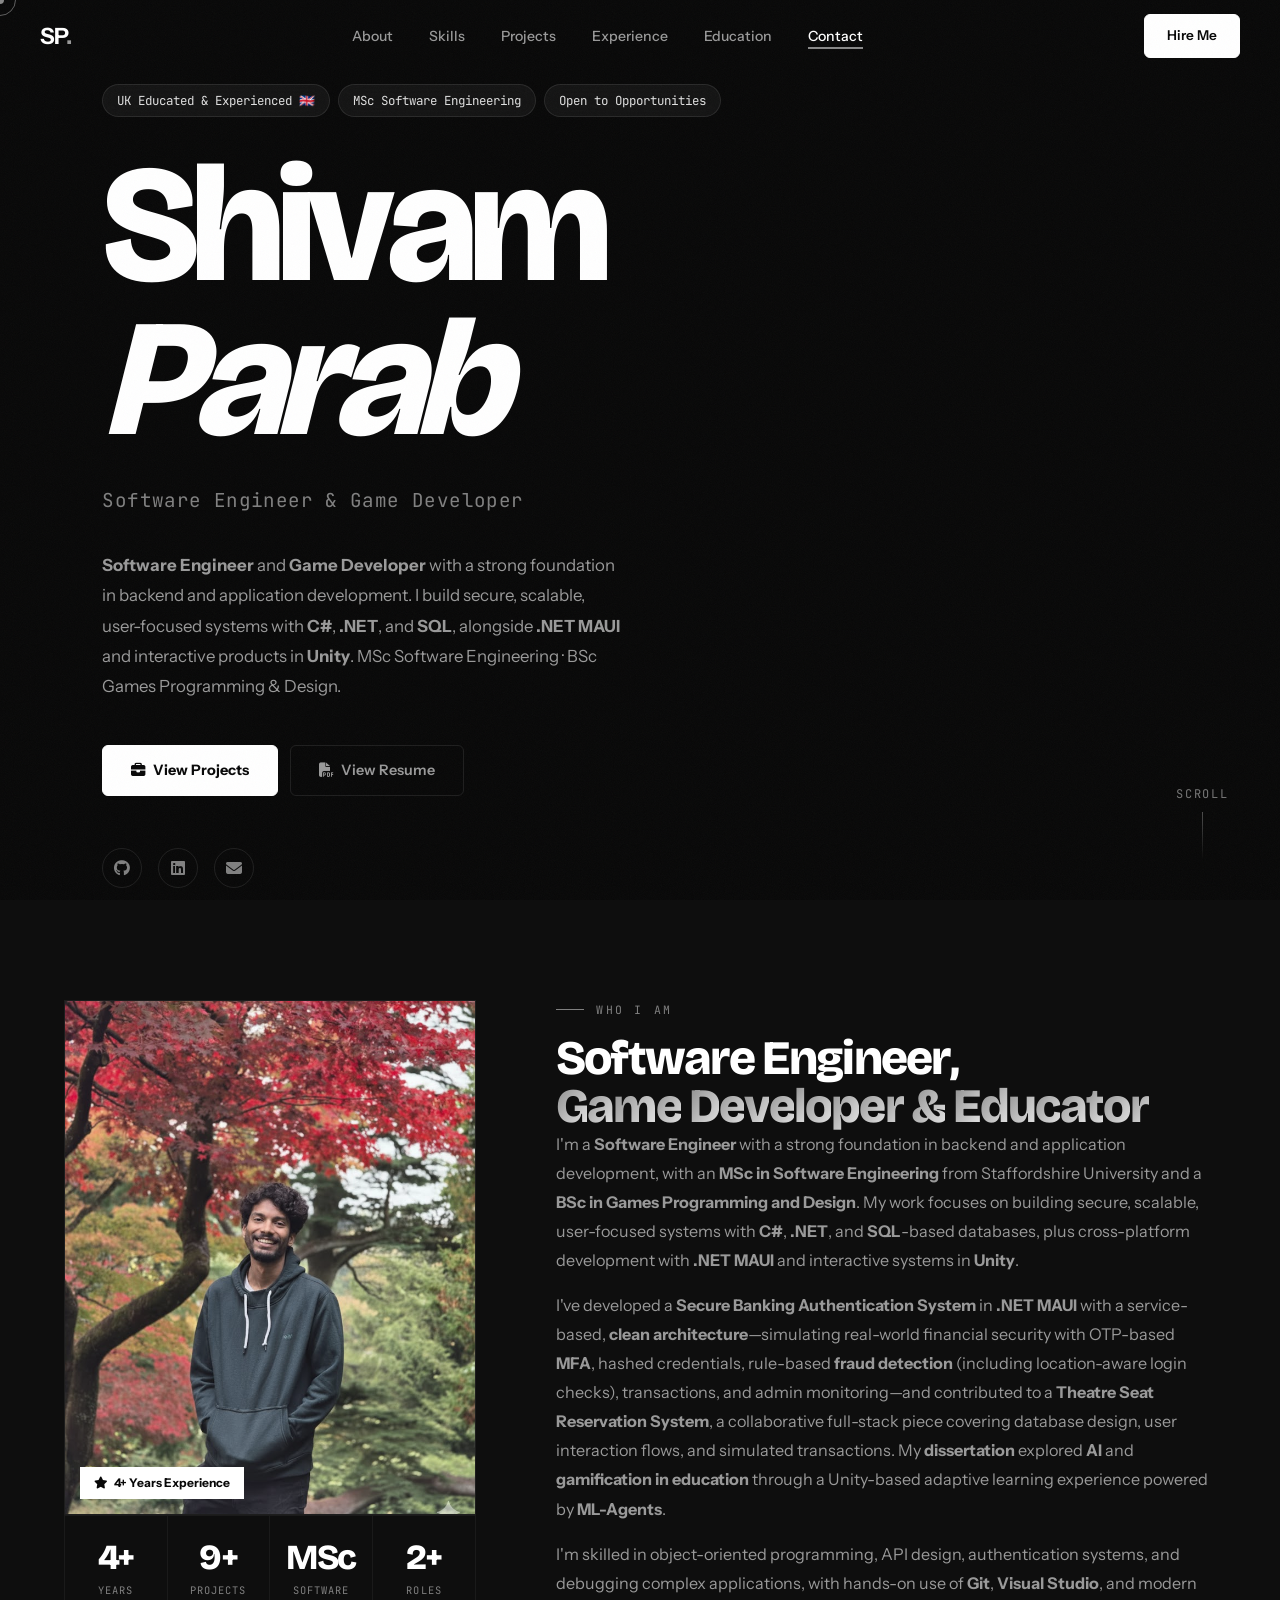
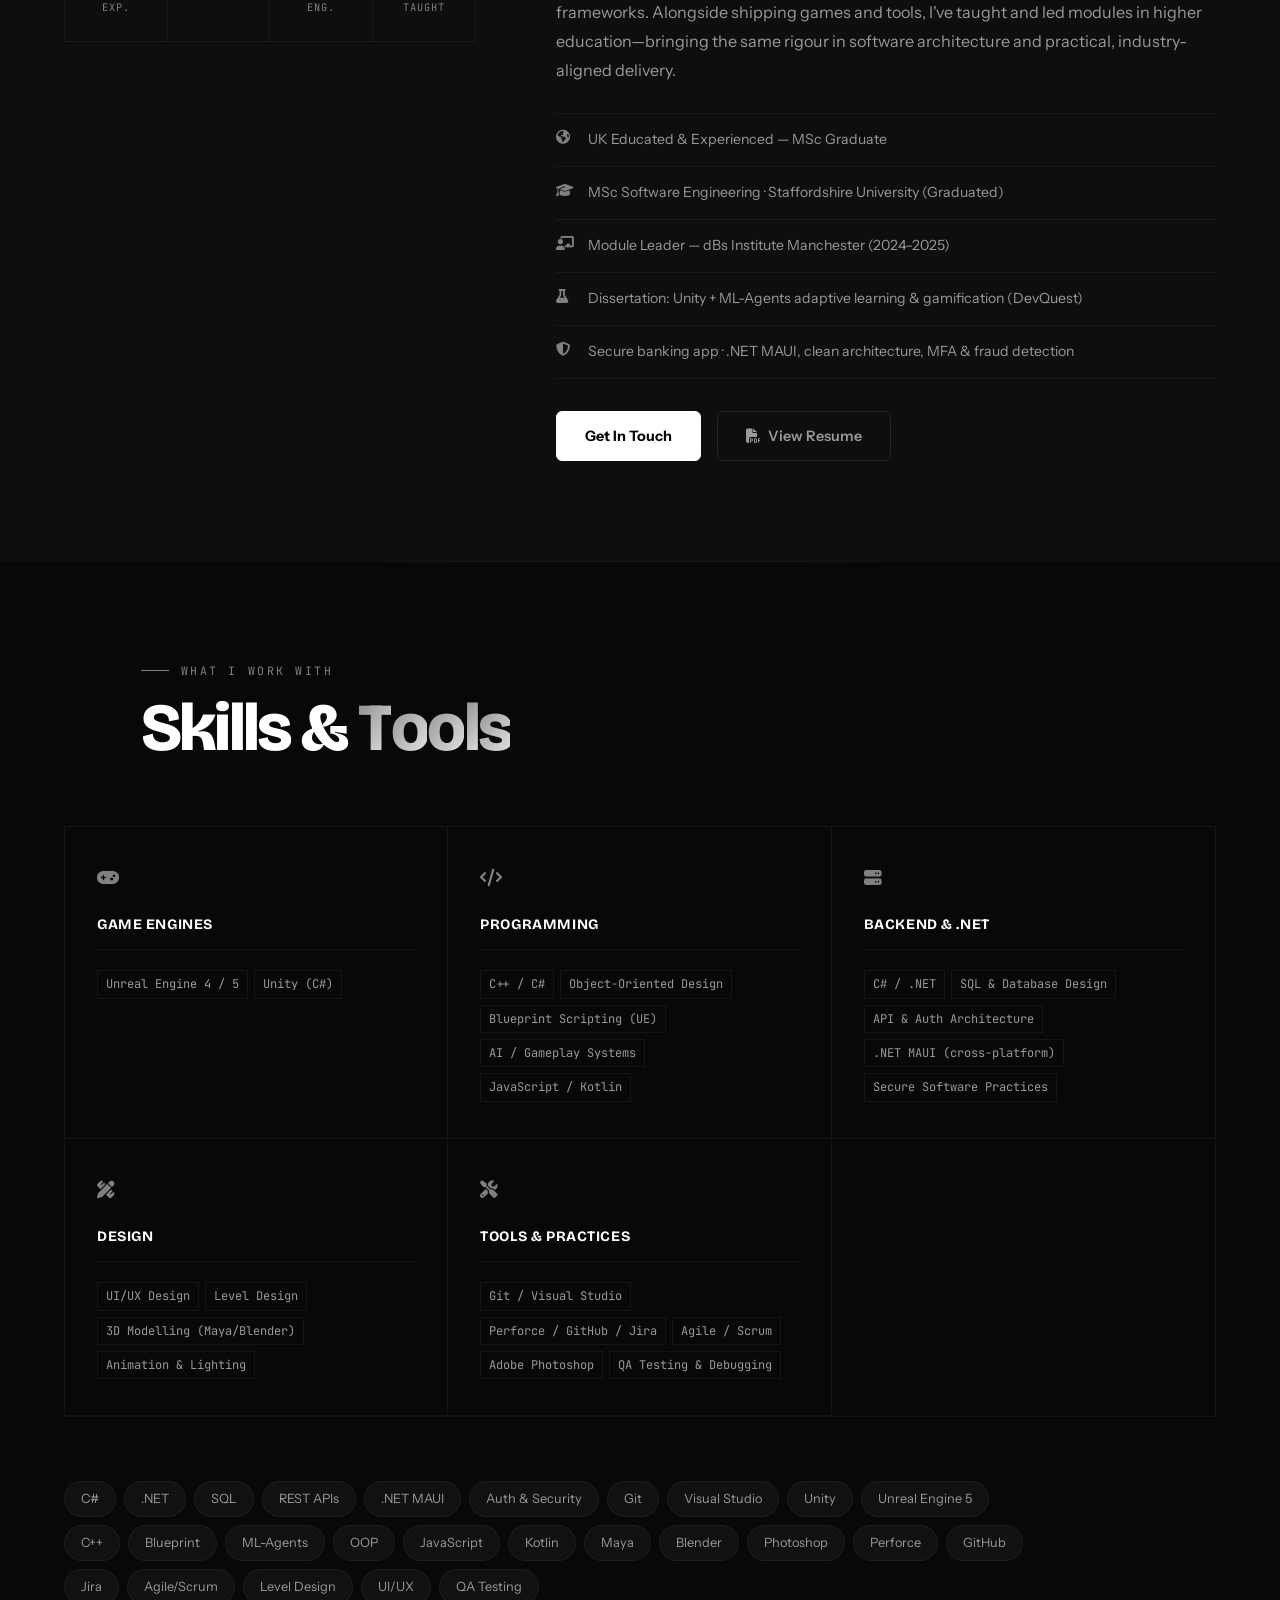
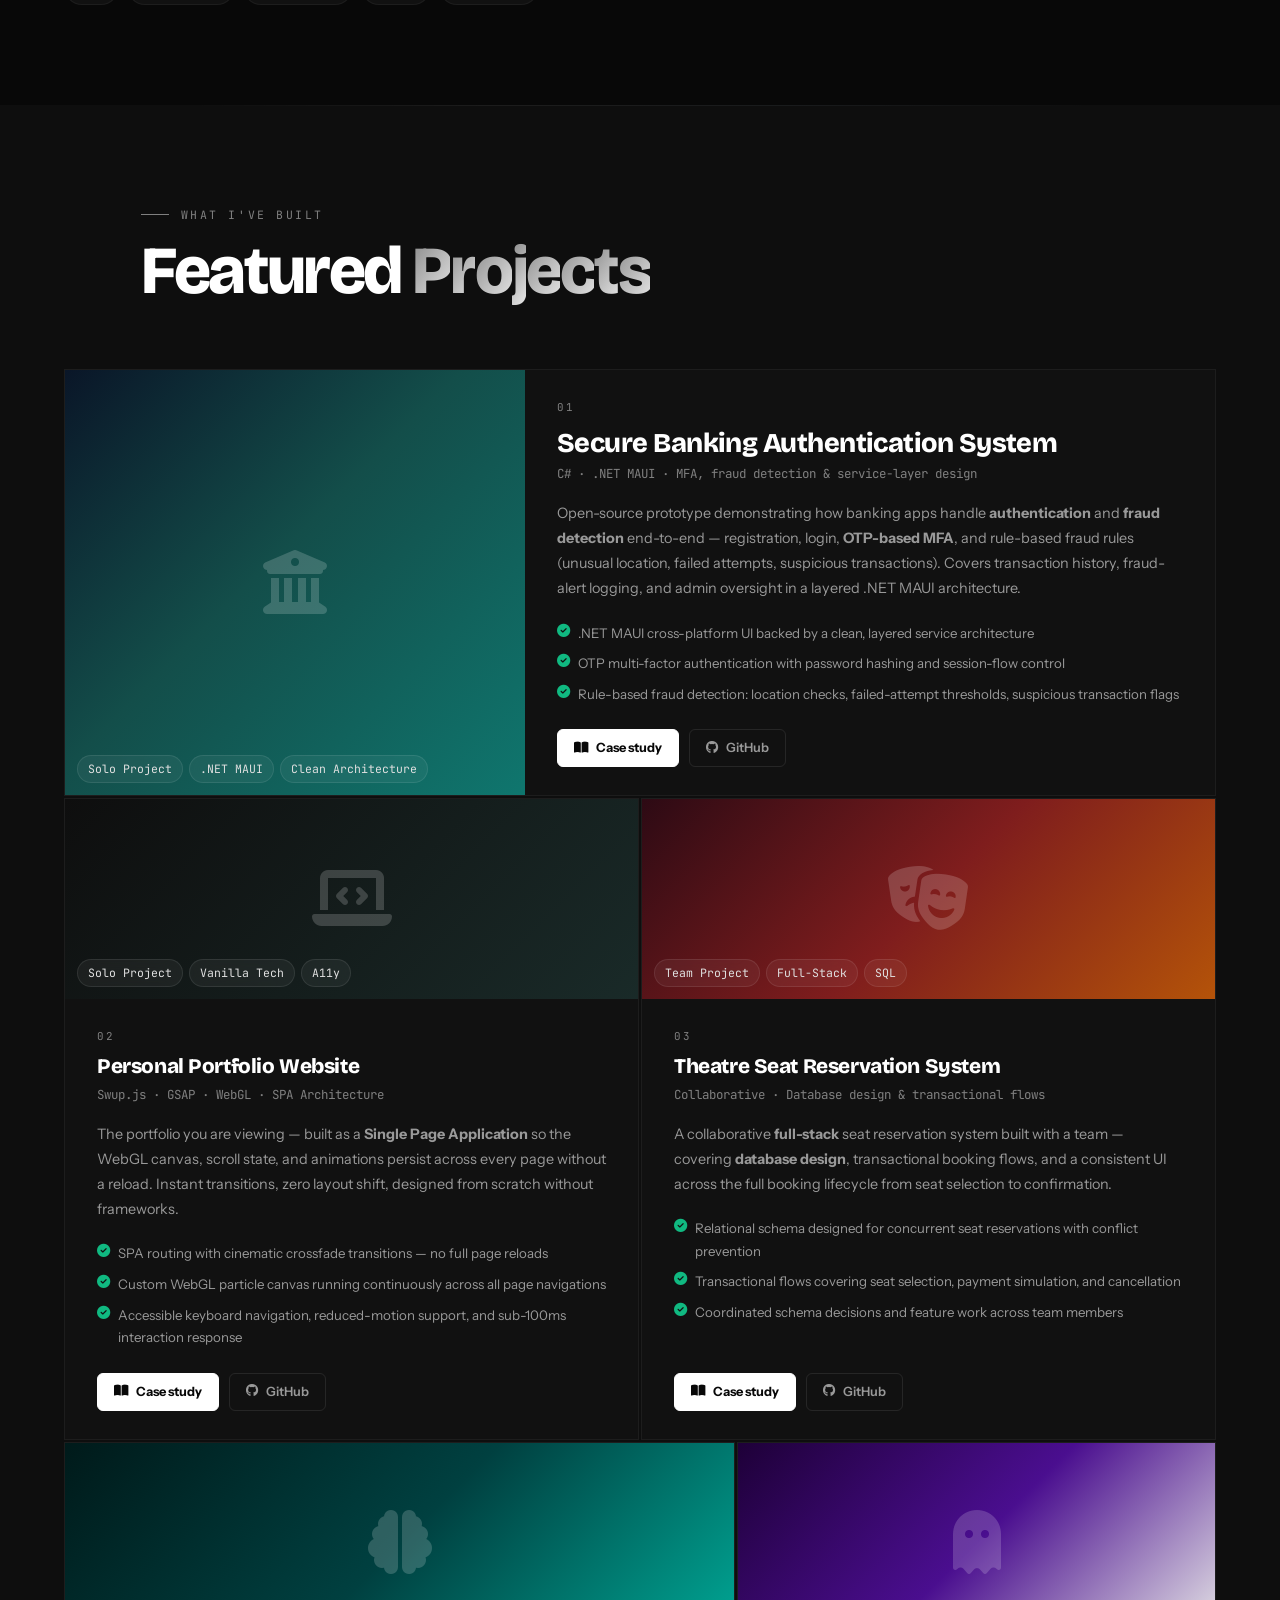
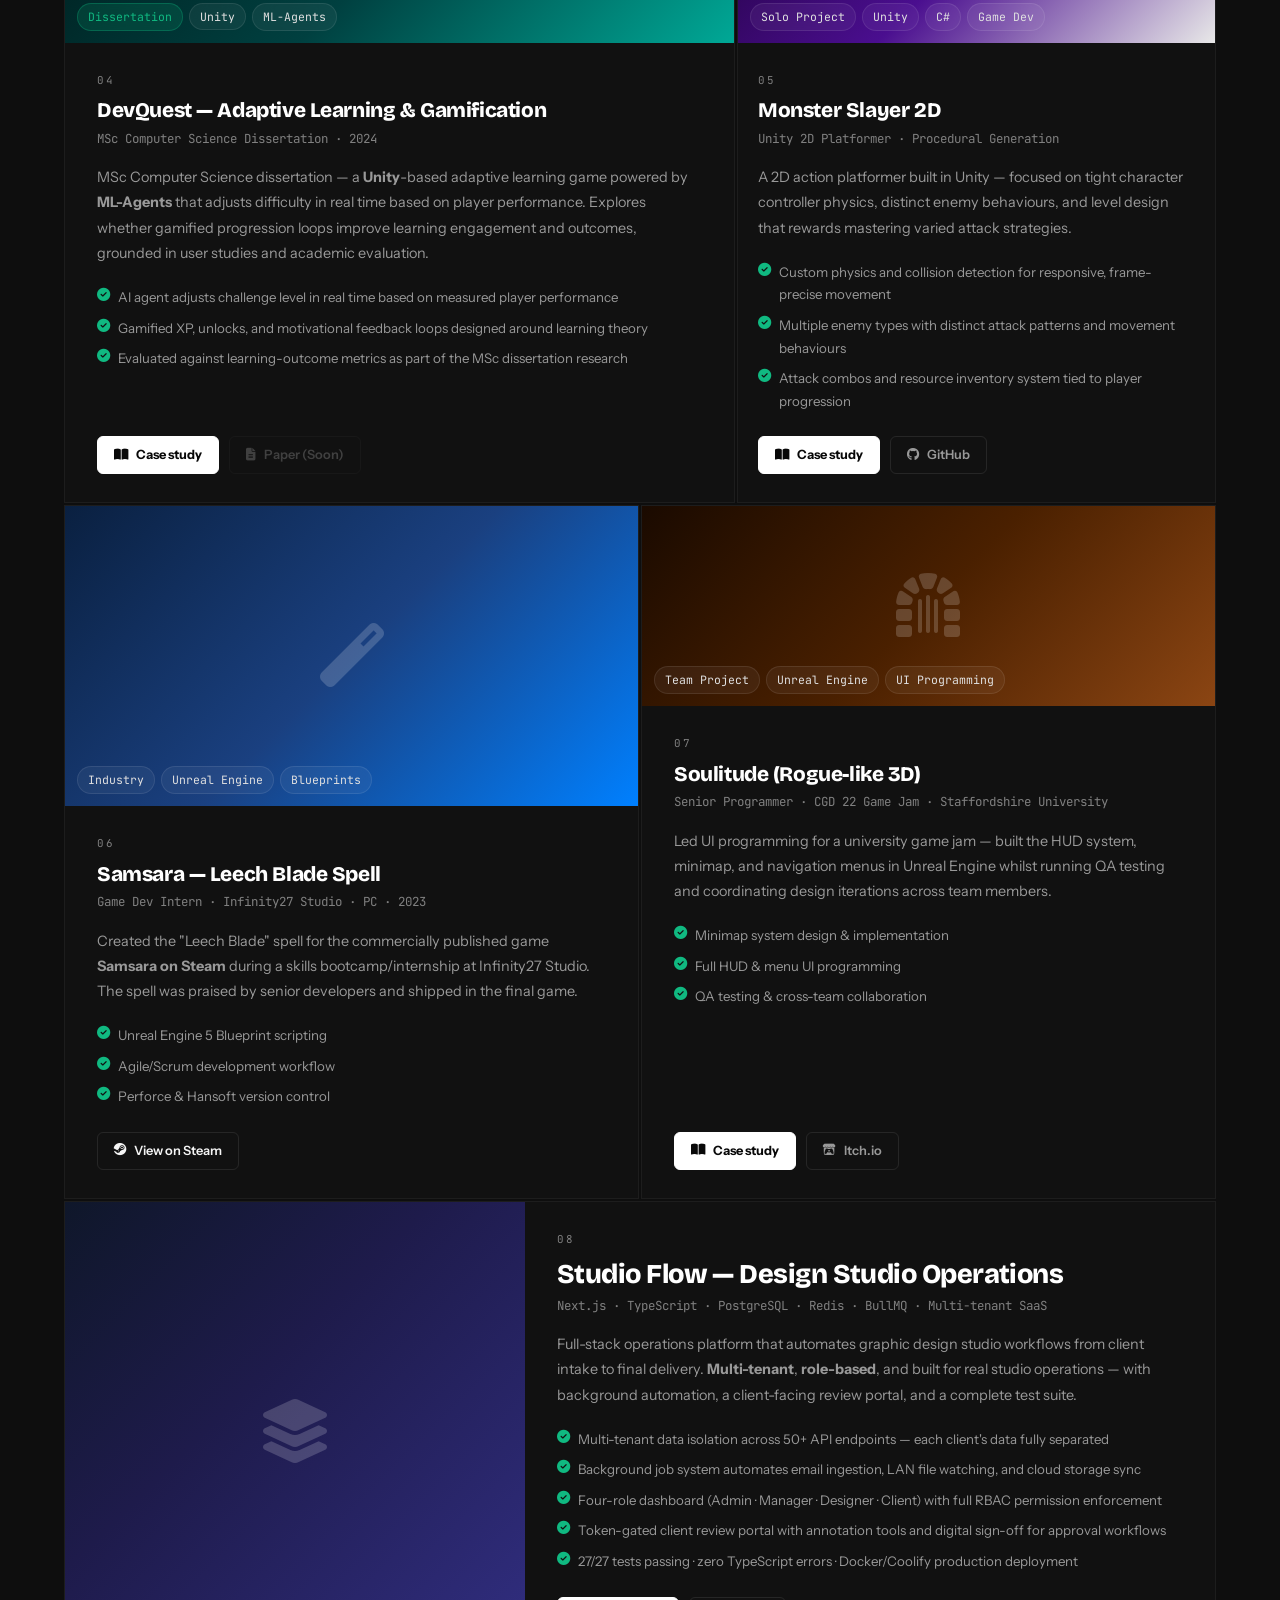
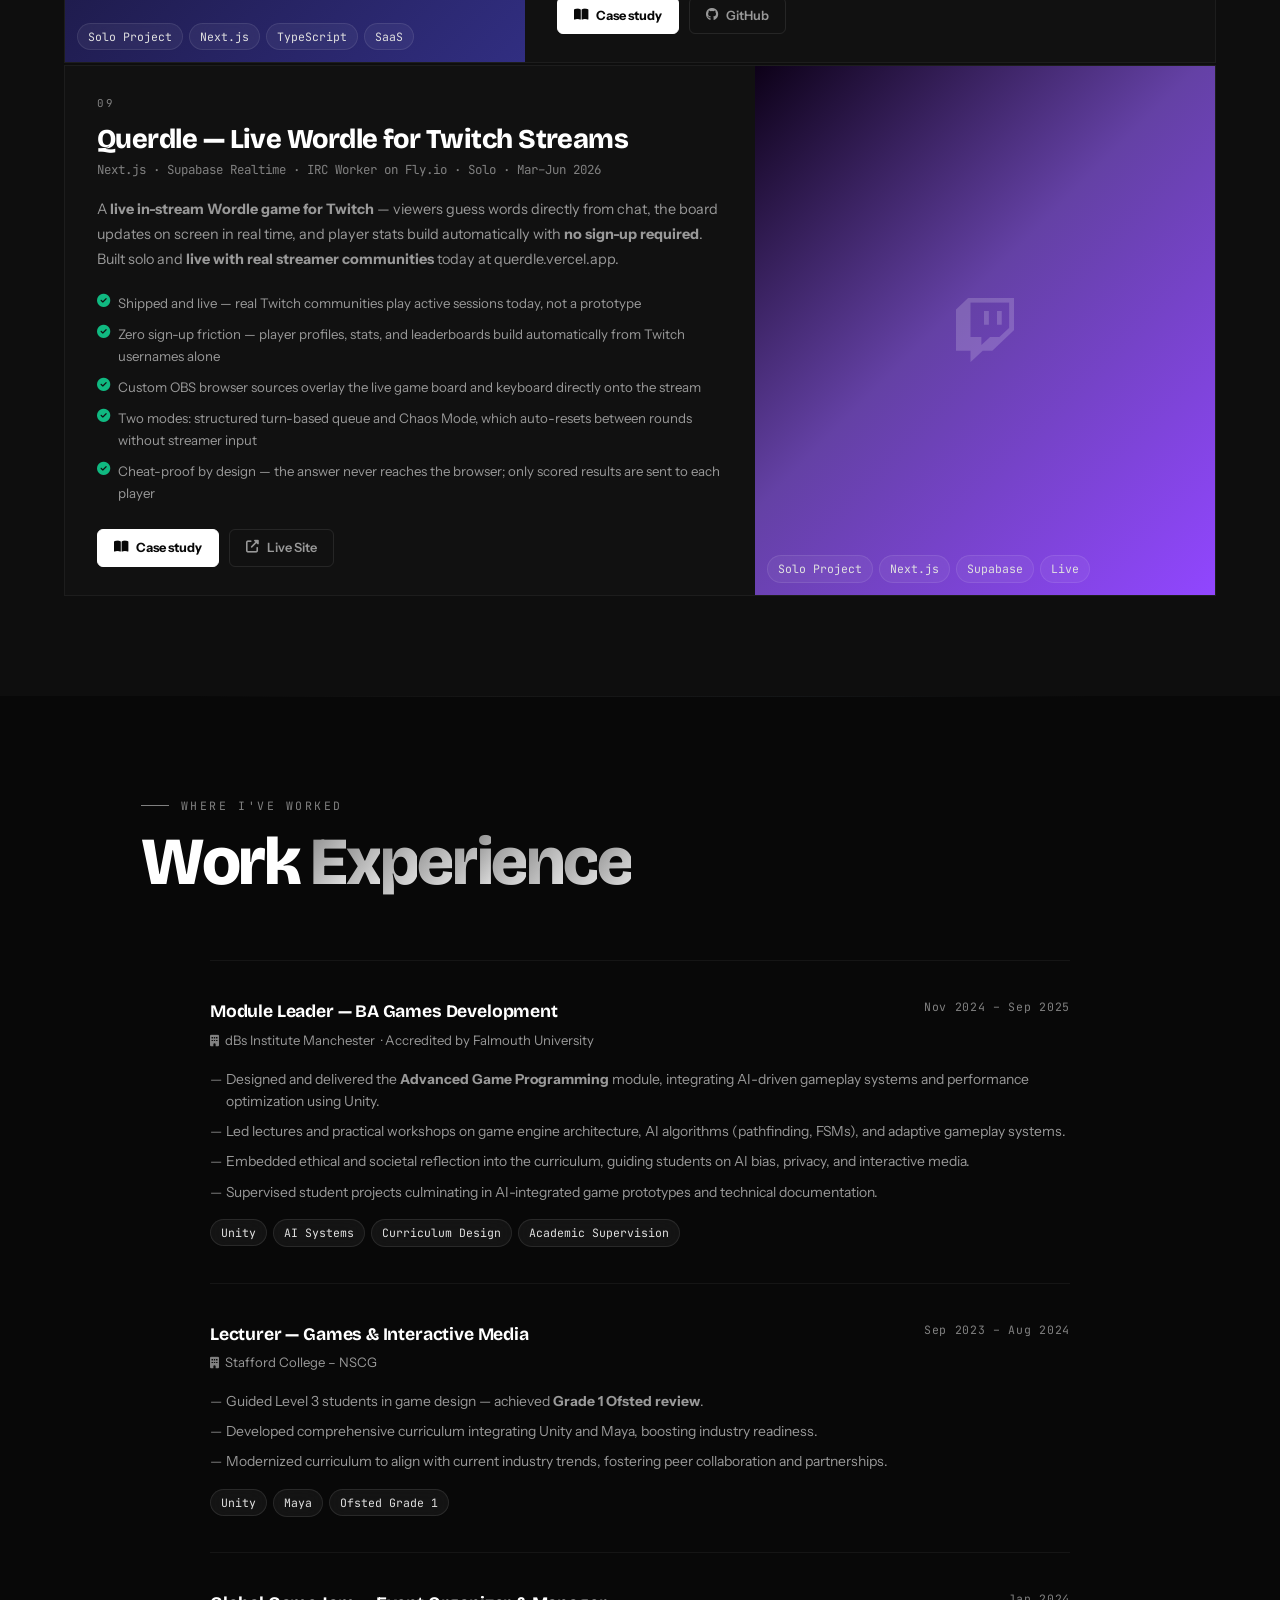
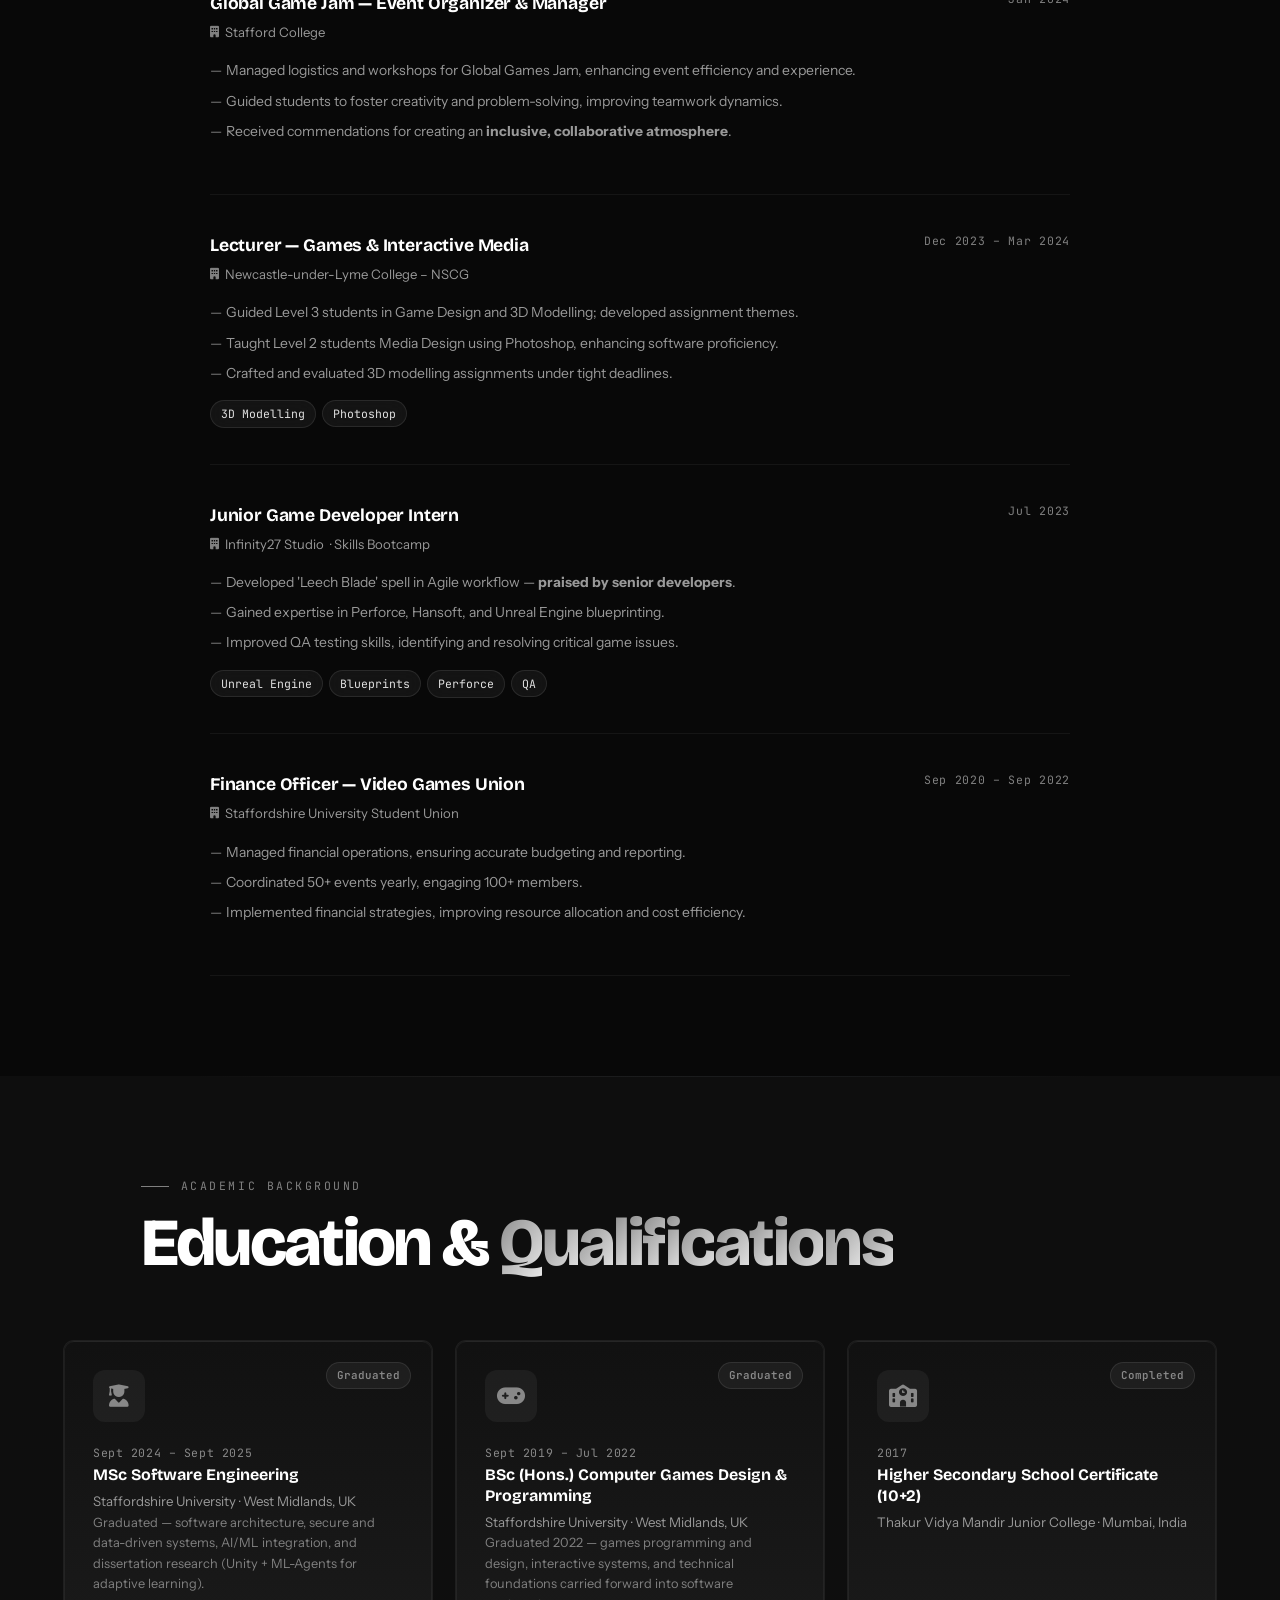
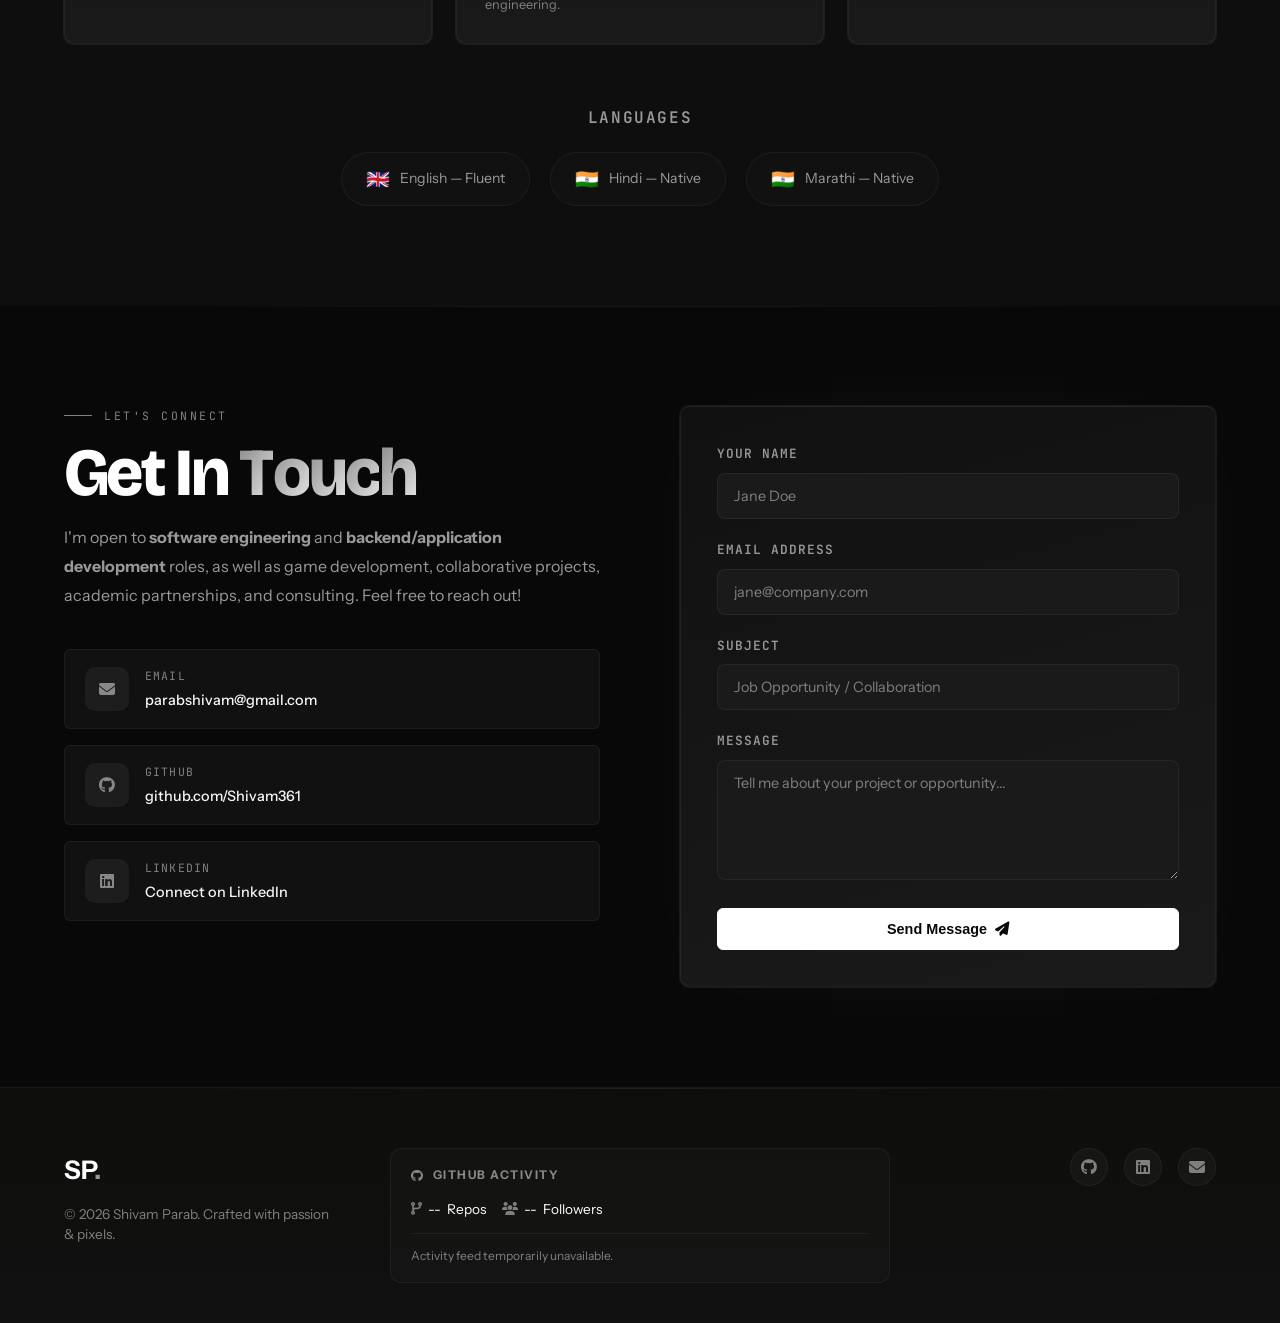
==== commit ae083d21: "Update layout, hero position, and project copy Add responsive heading size in about section; move he" ====
--- a/index.html
+++ b/index.html
@@ -350,17 +350,12 @@
             <h3 class="project-card__title">Secure Banking Authentication System</h3>
             <p class="project-card__sub">C# · .NET MAUI · MFA, fraud detection &amp; service-layer design</p>
             <p class="project-card__desc">
-              Open-source prototype that mirrors how digital banking apps approach <strong>authentication</strong> and
-              <strong>fraud monitoring</strong>: registration and login, <strong>OTP-based MFA</strong> via an
-              <strong>AuthService</strong>, and <strong>rule-based fraud detection</strong> (e.g. unusual login location,
-              failed attempts, suspicious transactions) through a <strong>FraudDetectionService</strong>.
-              Includes transaction flows, history, fraud-alert logging, and admin oversight—structured with
-              <strong>SOLID</strong>-oriented separation of concerns and documented design (UML, threat considerations).
+              Open-source prototype demonstrating how banking apps handle <strong>authentication</strong> and <strong>fraud detection</strong> end-to-end — registration, login, <strong>OTP-based MFA</strong>, and rule-based fraud rules (unusual location, failed attempts, suspicious transactions). Covers transaction history, fraud-alert logging, and admin oversight in a layered .NET MAUI architecture.
             </p>
             <ul class="project-card__bullets">
-              <li><i class="fas fa-check-circle"></i> .NET MAUI UI with service-based backend logic</li>
-              <li><i class="fas fa-check-circle"></i> Password hashing, validation, and controlled session-style flow</li>
-              <li><i class="fas fa-check-circle"></i> Location-aware login checks &amp; rule-based fraud rules</li>
+              <li><i class="fas fa-check-circle"></i> .NET MAUI cross-platform UI backed by a clean, layered service architecture</li>
+              <li><i class="fas fa-check-circle"></i> OTP multi-factor authentication with password hashing and session-flow control</li>
+              <li><i class="fas fa-check-circle"></i> Rule-based fraud detection: location checks, failed-attempt thresholds, suspicious transaction flags</li>
             </ul>
             <div class="project-card__links">
               <a href="secure-banking.html" class="btn btn--sm btn--primary" aria-label="View Secure Banking Authentication System case study">
@@ -390,12 +385,12 @@
             <h3 class="project-card__title">Personal Portfolio Website</h3>
             <p class="project-card__sub">Swup.js · GSAP · WebGL · SPA Architecture</p>
             <p class="project-card__desc">
-              The meticulously crafted personal portfolio you are currently viewing. Engineered as a seamless <strong>Single Page Application (SPA)</strong> to guarantee zero layout shift, continuous WebGL backgrounds, and instant page transitions using a custom JavaScript architecture and Swup.js routing.
+              The portfolio you are viewing — built as a <strong>Single Page Application</strong> so the WebGL canvas, scroll state, and animations persist across every page without a reload. Instant transitions, zero layout shift, designed from scratch without frameworks.
             </p>
             <ul class="project-card__bullets">
-              <li><i class="fas fa-check-circle"></i> High-performance SPA routing & cinematic crossfades</li>
-              <li><i class="fas fa-check-circle"></i> Custom Canvas particle matrix (WebGL)</li>
-              <li><i class="fas fa-check-circle"></i> UI Singleton architecture for optimized memory management</li>
+              <li><i class="fas fa-check-circle"></i> SPA routing with cinematic crossfade transitions — no full page reloads</li>
+              <li><i class="fas fa-check-circle"></i> Custom WebGL particle canvas running continuously across all page navigations</li>
+              <li><i class="fas fa-check-circle"></i> Accessible keyboard navigation, reduced-motion support, and sub-100ms interaction response</li>
             </ul>
             <div class="project-card__links">
               <a href="portfolio-case-study.html" class="btn btn--sm btn--primary" aria-label="View Personal Portfolio case study">
@@ -425,12 +420,12 @@
             <h3 class="project-card__title">Theatre Seat Reservation System</h3>
             <p class="project-card__sub">Collaborative · Database design &amp; transactional flows</p>
             <p class="project-card__desc">
-              A collaborative <strong>full-stack</strong> project spanning <strong>database design</strong>, clear
-              <strong>user interaction flows</strong>, and <strong>simulated transaction handling</strong>. Strengthened
-              my ability to work in team-based development environments while keeping consistency and reliability at the centre.
+              A collaborative <strong>full-stack</strong> seat reservation system built with a team — covering <strong>database design</strong>, transactional booking flows, and a consistent UI across the full booking lifecycle from seat selection to confirmation.
             </p>
             <ul class="project-card__bullets">
-              <li><i class="fas fa-check-circle"></i> Relational schema &amp; data modelling</li>
+              <li><i class="fas fa-check-circle"></i> Relational schema designed for concurrent seat reservations with conflict prevention</li>
+              <li><i class="fas fa-check-circle"></i> Transactional flows covering seat selection, payment simulation, and cancellation</li>
+              <li><i class="fas fa-check-circle"></i> Coordinated schema decisions and feature work across team members</li>
             </ul>
             <div class="project-card__links">
               <a href="theatre-booking.html" class="btn btn--sm btn--primary" aria-label="View Theatre Seat Reservation System case study">
@@ -460,14 +455,12 @@
             <h3 class="project-card__title">DevQuest — Adaptive Learning &amp; Gamification</h3>
             <p class="project-card__sub">MSc Computer Science Dissertation · 2024</p>
             <p class="project-card__desc">
-              Explores the integration of <strong>AI</strong> and <strong>gamification in education</strong> through a
-              <strong>Unity</strong>-based adaptive learning system powered by <strong>ML-Agents</strong>. Combines software
-              engineering discipline with intelligent systems and user-engagement strategies for real-world learning contexts.
+              MSc Computer Science dissertation — a <strong>Unity</strong>-based adaptive learning game powered by <strong>ML-Agents</strong> that adjusts difficulty in real time based on player performance. Explores whether gamified progression loops improve learning engagement and outcomes, grounded in user studies and academic evaluation.
             </p>
             <ul class="project-card__bullets">
-              <li><i class="fas fa-check-circle"></i> ML-Agents-driven adaptation</li>
-              <li><i class="fas fa-check-circle"></i> Gamified progression &amp; motivational design</li>
-              <li><i class="fas fa-check-circle"></i> Bridges intelligent systems with robust application architecture</li>
+              <li><i class="fas fa-check-circle"></i> AI agent adjusts challenge level in real time based on measured player performance</li>
+              <li><i class="fas fa-check-circle"></i> Gamified XP, unlocks, and motivational feedback loops designed around learning theory</li>
+              <li><i class="fas fa-check-circle"></i> Evaluated against learning-outcome metrics as part of the MSc dissertation research</li>
             </ul>
             <div class="project-card__links">
               <a href="devquest.html" class="btn btn--sm btn--primary" aria-label="View DevQuest Dissertation case study">
@@ -498,12 +491,12 @@
             <h3 class="project-card__title">Monster Slayer 2D</h3>
             <p class="project-card__sub">Unity 2D Platformer · Procedural Generation</p>
             <p class="project-card__desc">
-              A high-adrenaline 2D platformer engineered in Unity. Focused on creating tight, responsive character controller physics, optimized state machines for varied enemy AI, and complex level design requiring players to master dynamic attack strategies.
+              A 2D action platformer built in Unity — focused on tight character controller physics, distinct enemy behaviours, and level design that rewards mastering varied attack strategies.
             </p>
             <ul class="project-card__bullets">
-              <li><i class="fas fa-check-circle"></i> Custom physics and collision detection</li>
-              <li><i class="fas fa-check-circle"></i> State-machine driven enemy AI routines</li>
-              <li><i class="fas fa-check-circle"></i> Dynamic attack and resource inventory systems</li>
+              <li><i class="fas fa-check-circle"></i> Custom physics and collision detection for responsive, frame-precise movement</li>
+              <li><i class="fas fa-check-circle"></i> Multiple enemy types with distinct attack patterns and movement behaviours</li>
+              <li><i class="fas fa-check-circle"></i> Attack combos and resource inventory system tied to player progression</li>
             </ul>
             <div class="project-card__links">
               <a href="monster-slayer.html" class="btn btn--sm btn--primary" aria-label="View Monster Slayer 2D case study">
@@ -567,7 +560,7 @@
             <h3 class="project-card__title">Soulitude (Rogue-like 3D)</h3>
             <p class="project-card__sub">Senior Programmer · CGD 22 Game Jam · Staffordshire University</p>
             <p class="project-card__desc">
-              Led UI programming for a collaborative game jam project made in Unreal Engine. Focused on building robust HUD systems, complex minimap functionality, and navigation menus, whilst concurrently running extensive QA testing loops and balancing design iterations.
+              Led UI programming for a university game jam — built the HUD system, minimap, and navigation menus in Unreal Engine whilst running QA testing and coordinating design iterations across team members.
             </p>
             <ul class="project-card__bullets">
               <li><i class="fas fa-check-circle"></i> Minimap system design &amp; implementation</li>
@@ -603,13 +596,13 @@
             <h3 class="project-card__title">Studio Flow — Design Studio Operations</h3>
             <p class="project-card__sub">Next.js · TypeScript · PostgreSQL · Redis · BullMQ · Multi-tenant SaaS</p>
             <p class="project-card__desc">
-              Full-stack operations platform automating graphic design studio workflows from client intake to final delivery — akin to <strong>Jira/Perforce</strong> for creative teams. Built with <strong>multi-tenant architecture</strong>, distributed background jobs, and role-based dashboards for Admins, Managers, Designers, and Clients.
+              Full-stack operations platform that automates graphic design studio workflows from client intake to final delivery. <strong>Multi-tenant</strong>, <strong>role-based</strong>, and built for real studio operations — with background automation, a client-facing review portal, and a complete test suite.
             </p>
             <ul class="project-card__bullets">
-              <li><i class="fas fa-check-circle"></i> Multi-tenant isolation via repository pattern across 50+ API endpoints</li>
-              <li><i class="fas fa-check-circle"></i> Distributed BullMQ/Redis jobs — IMAP ingestion, LAN watcher, OneDrive cloud sync</li>
-              <li><i class="fas fa-check-circle"></i> Role-based dashboards (Admin · Manager · Designer · Client) with RBAC enforcement</li>
-              <li><i class="fas fa-check-circle"></i> Token-based client review portal with annotation &amp; digital sign-off (B2B compliance)</li>
+              <li><i class="fas fa-check-circle"></i> Multi-tenant data isolation across 50+ API endpoints — each client's data fully separated</li>
+              <li><i class="fas fa-check-circle"></i> Background job system automates email ingestion, LAN file watching, and cloud storage sync</li>
+              <li><i class="fas fa-check-circle"></i> Four-role dashboard (Admin · Manager · Designer · Client) with full RBAC permission enforcement</li>
+              <li><i class="fas fa-check-circle"></i> Token-gated client review portal with annotation tools and digital sign-off for approval workflows</li>
               <li><i class="fas fa-check-circle"></i> 27/27 tests passing · zero TypeScript errors · Docker/Coolify production deployment</li>
             </ul>
             <div class="project-card__links">
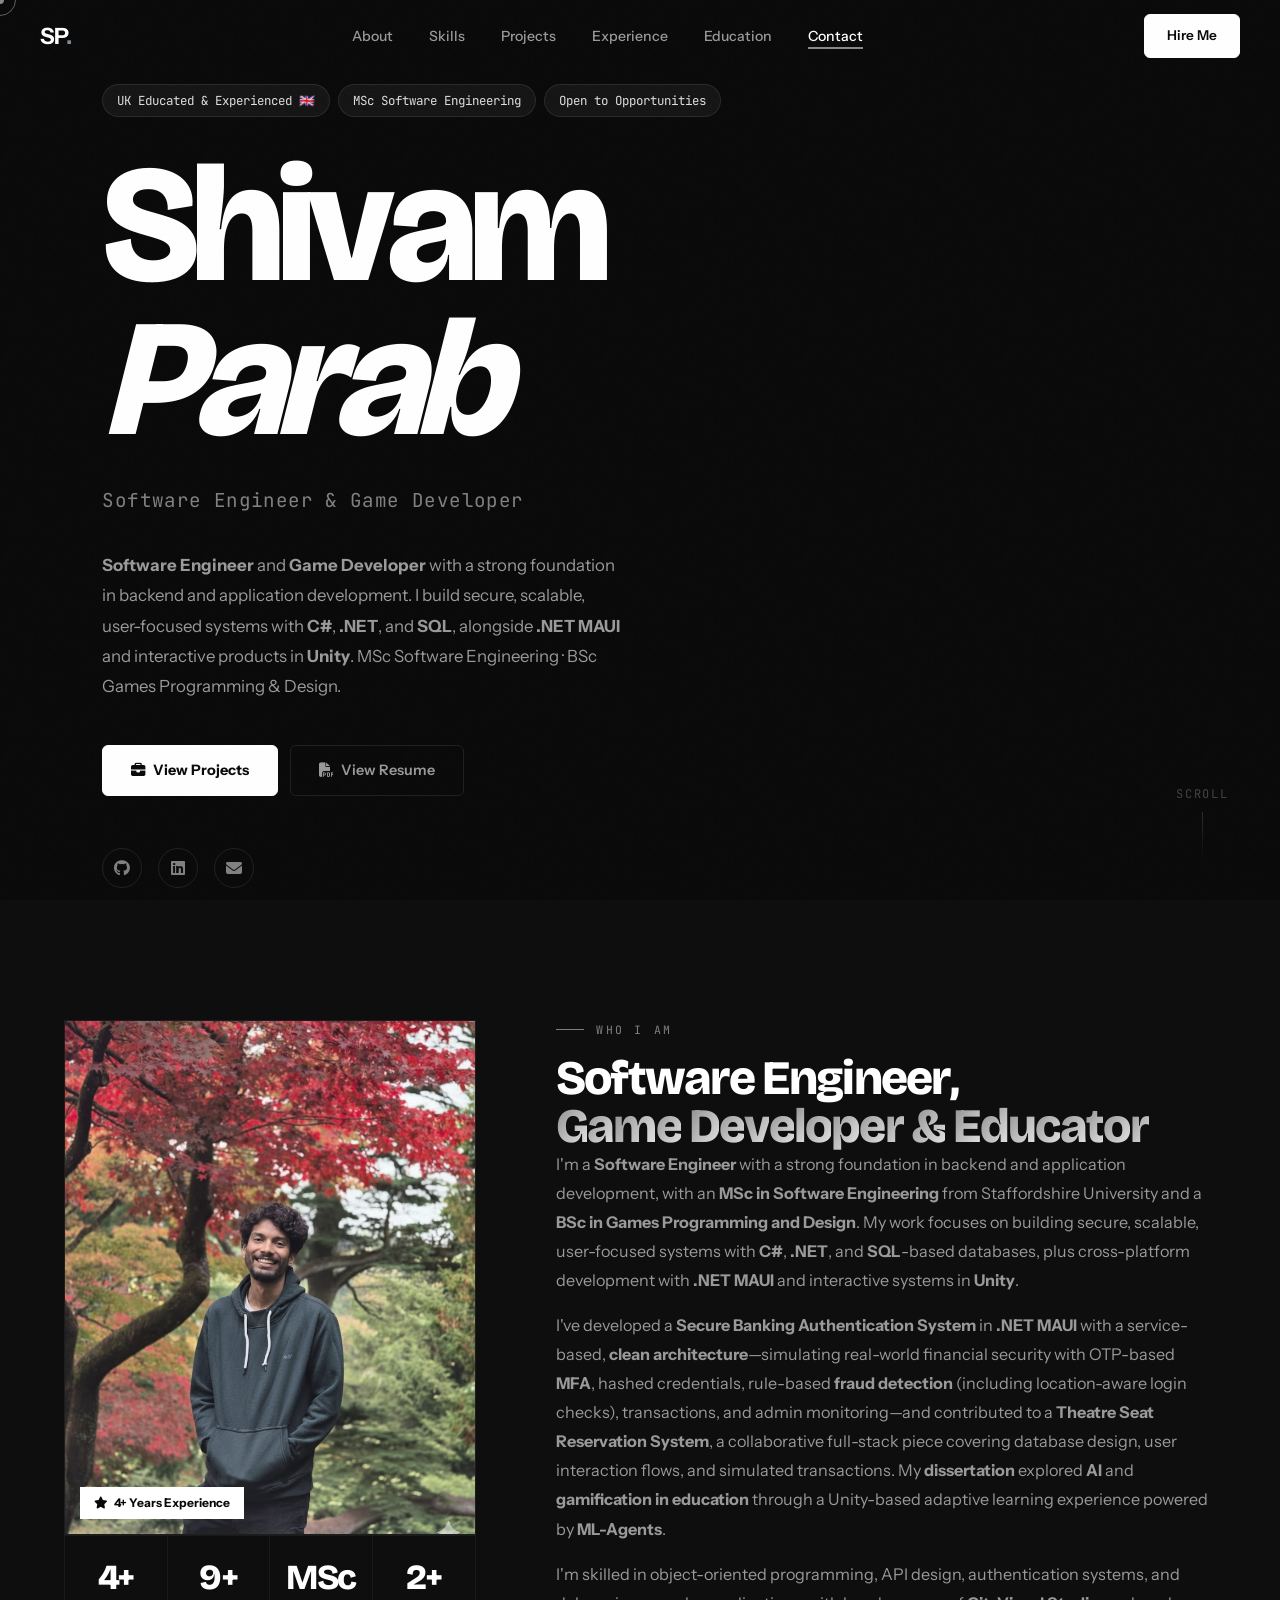
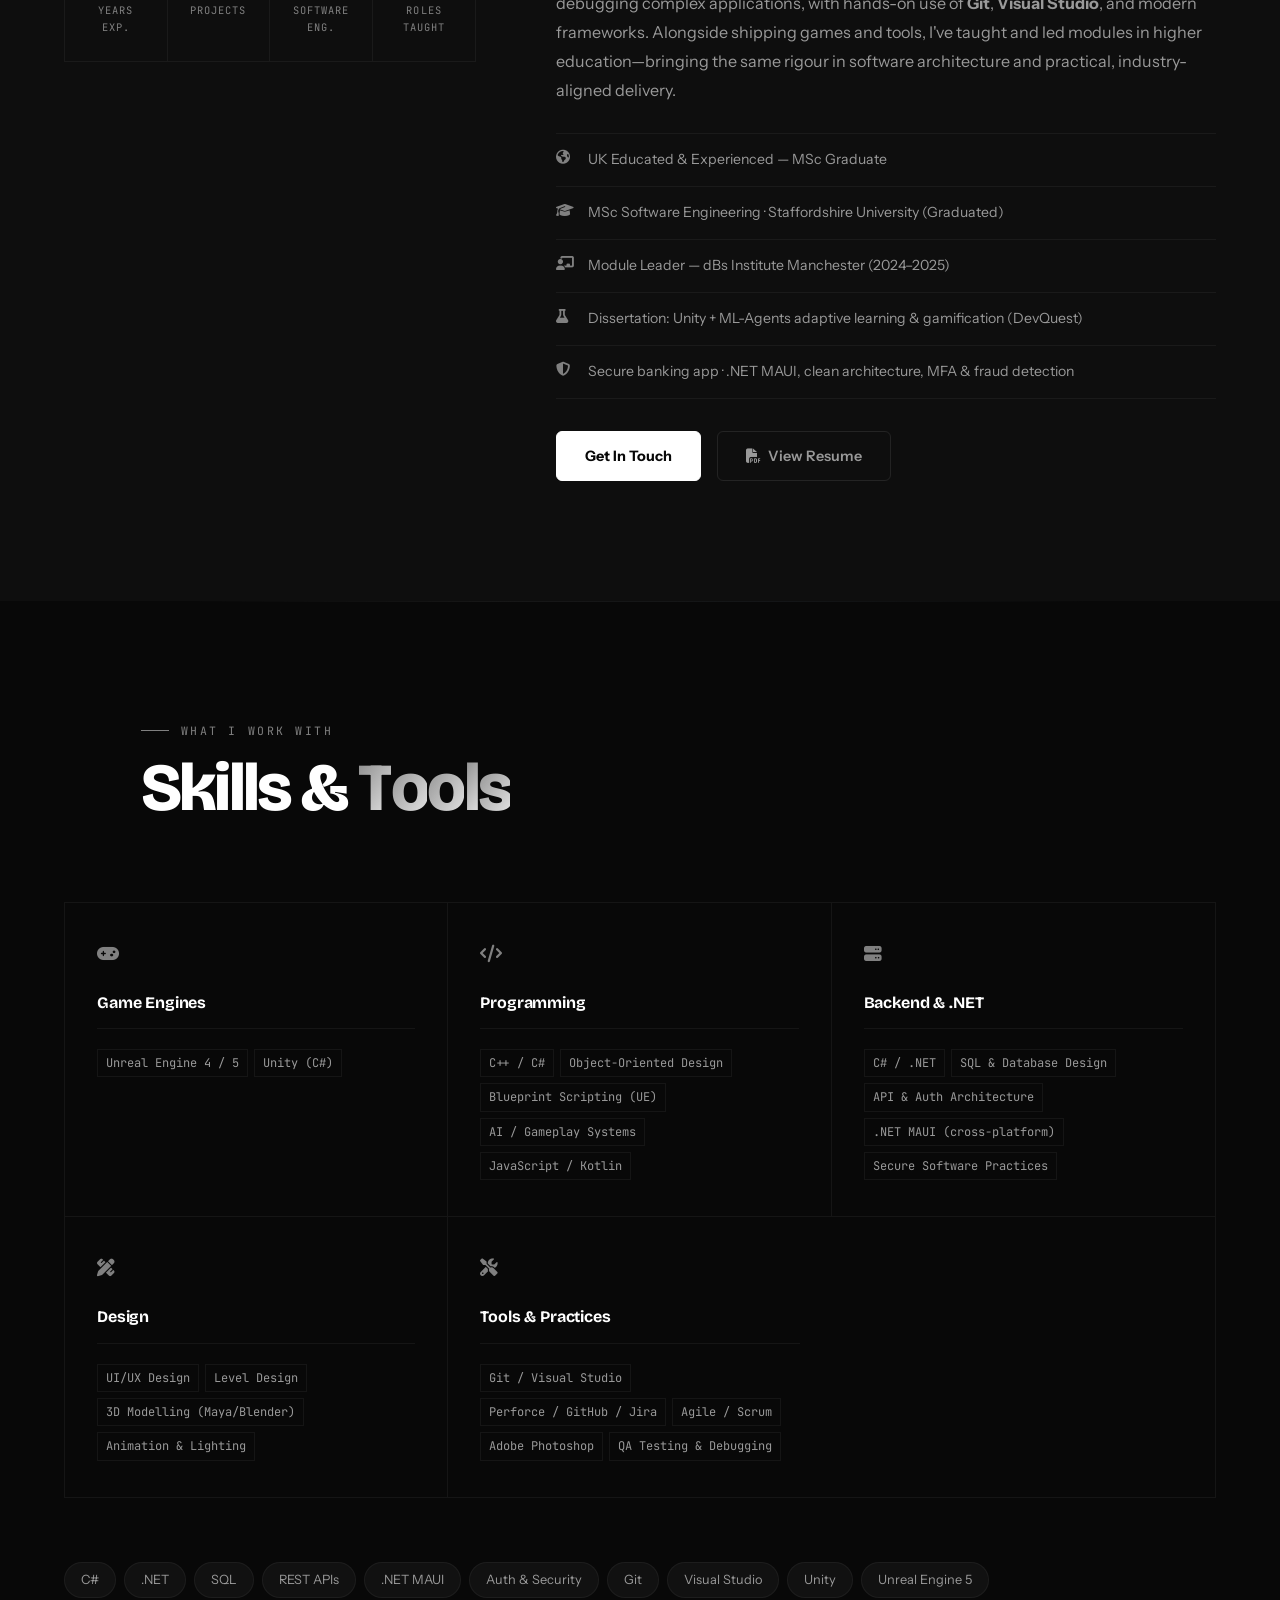
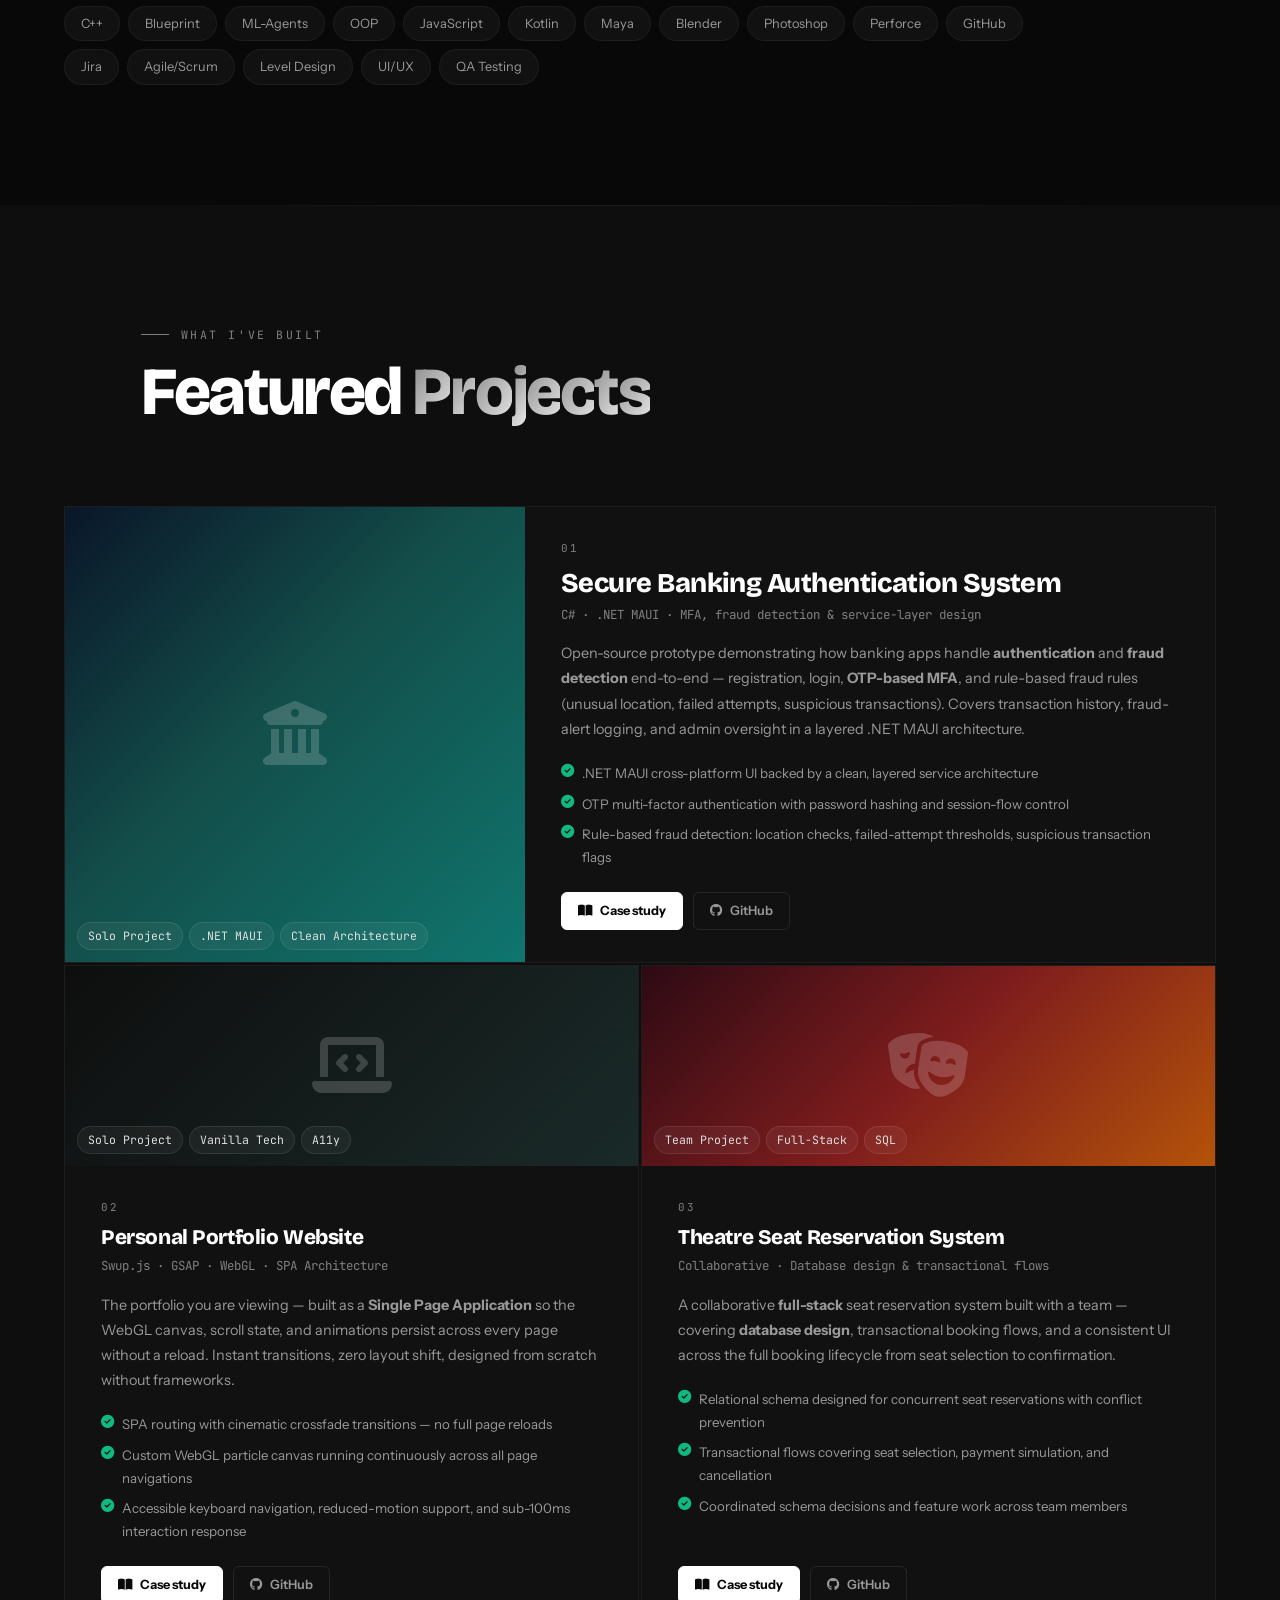
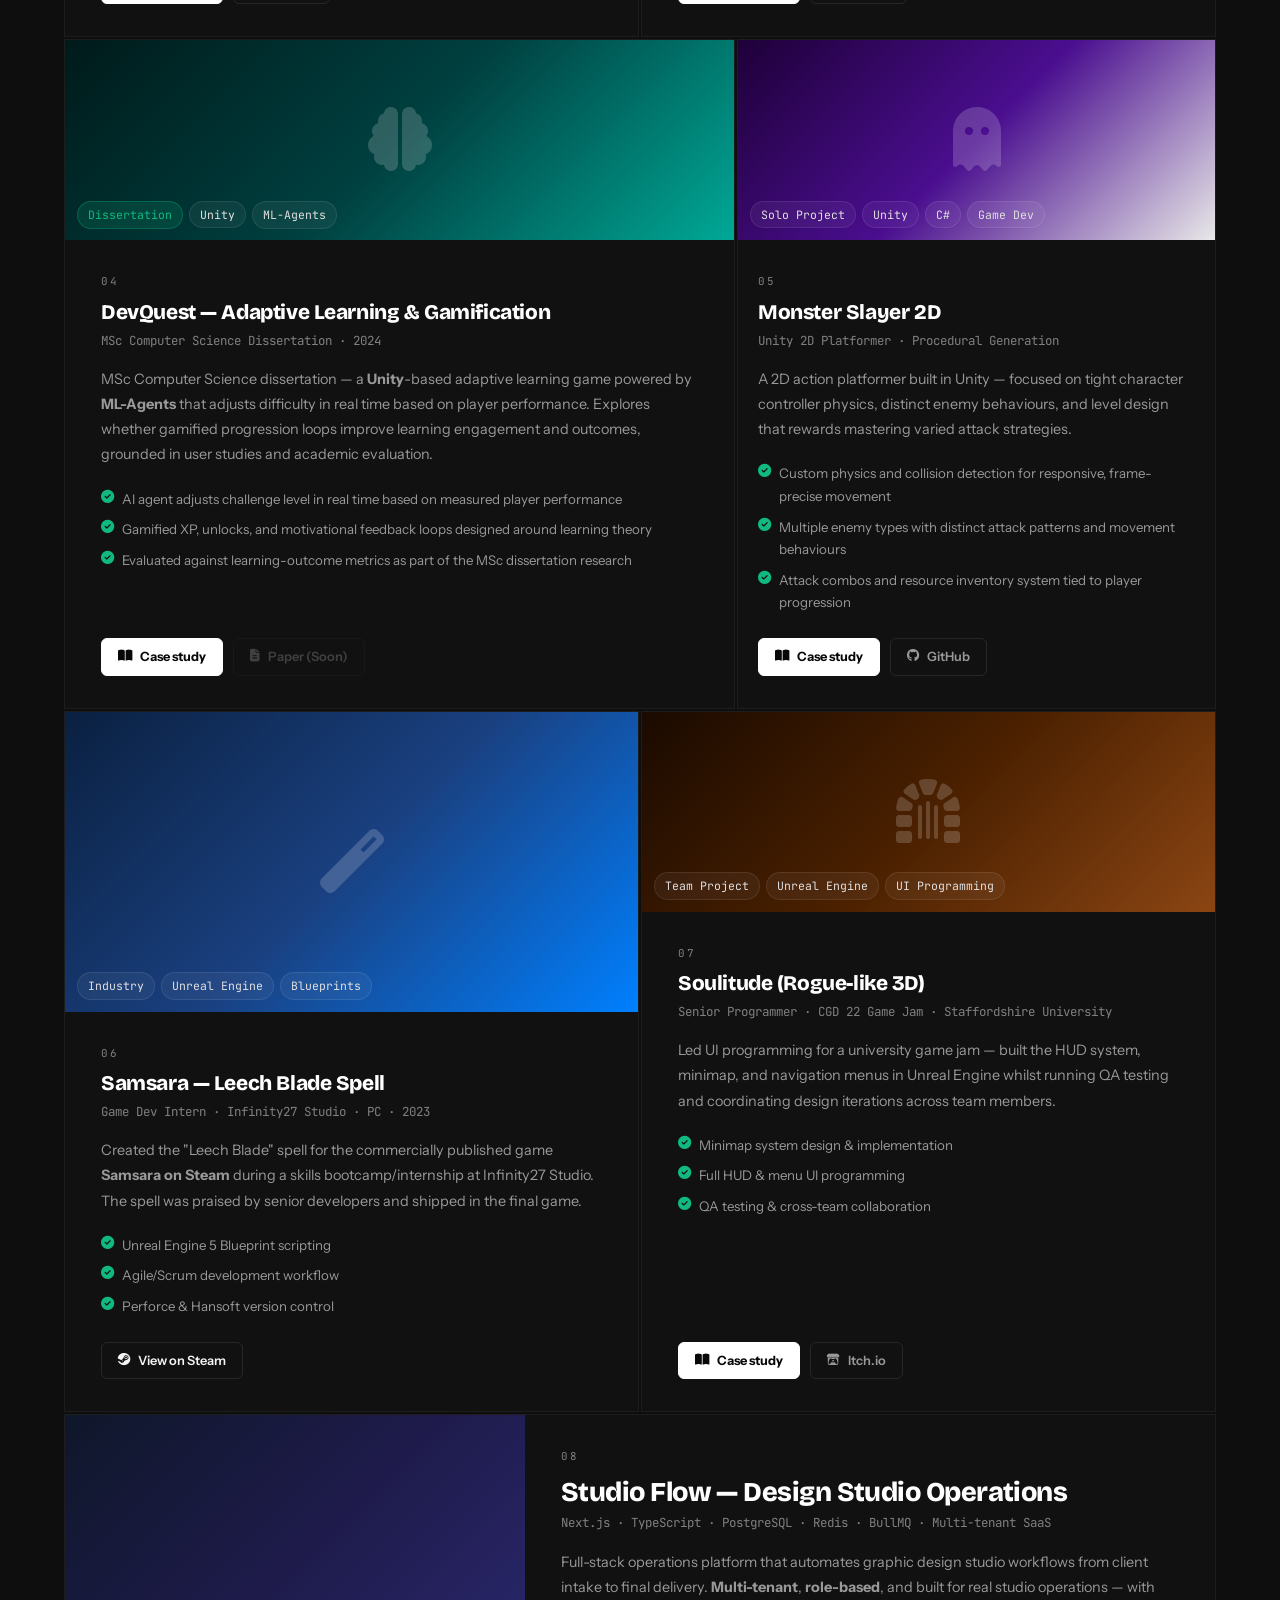
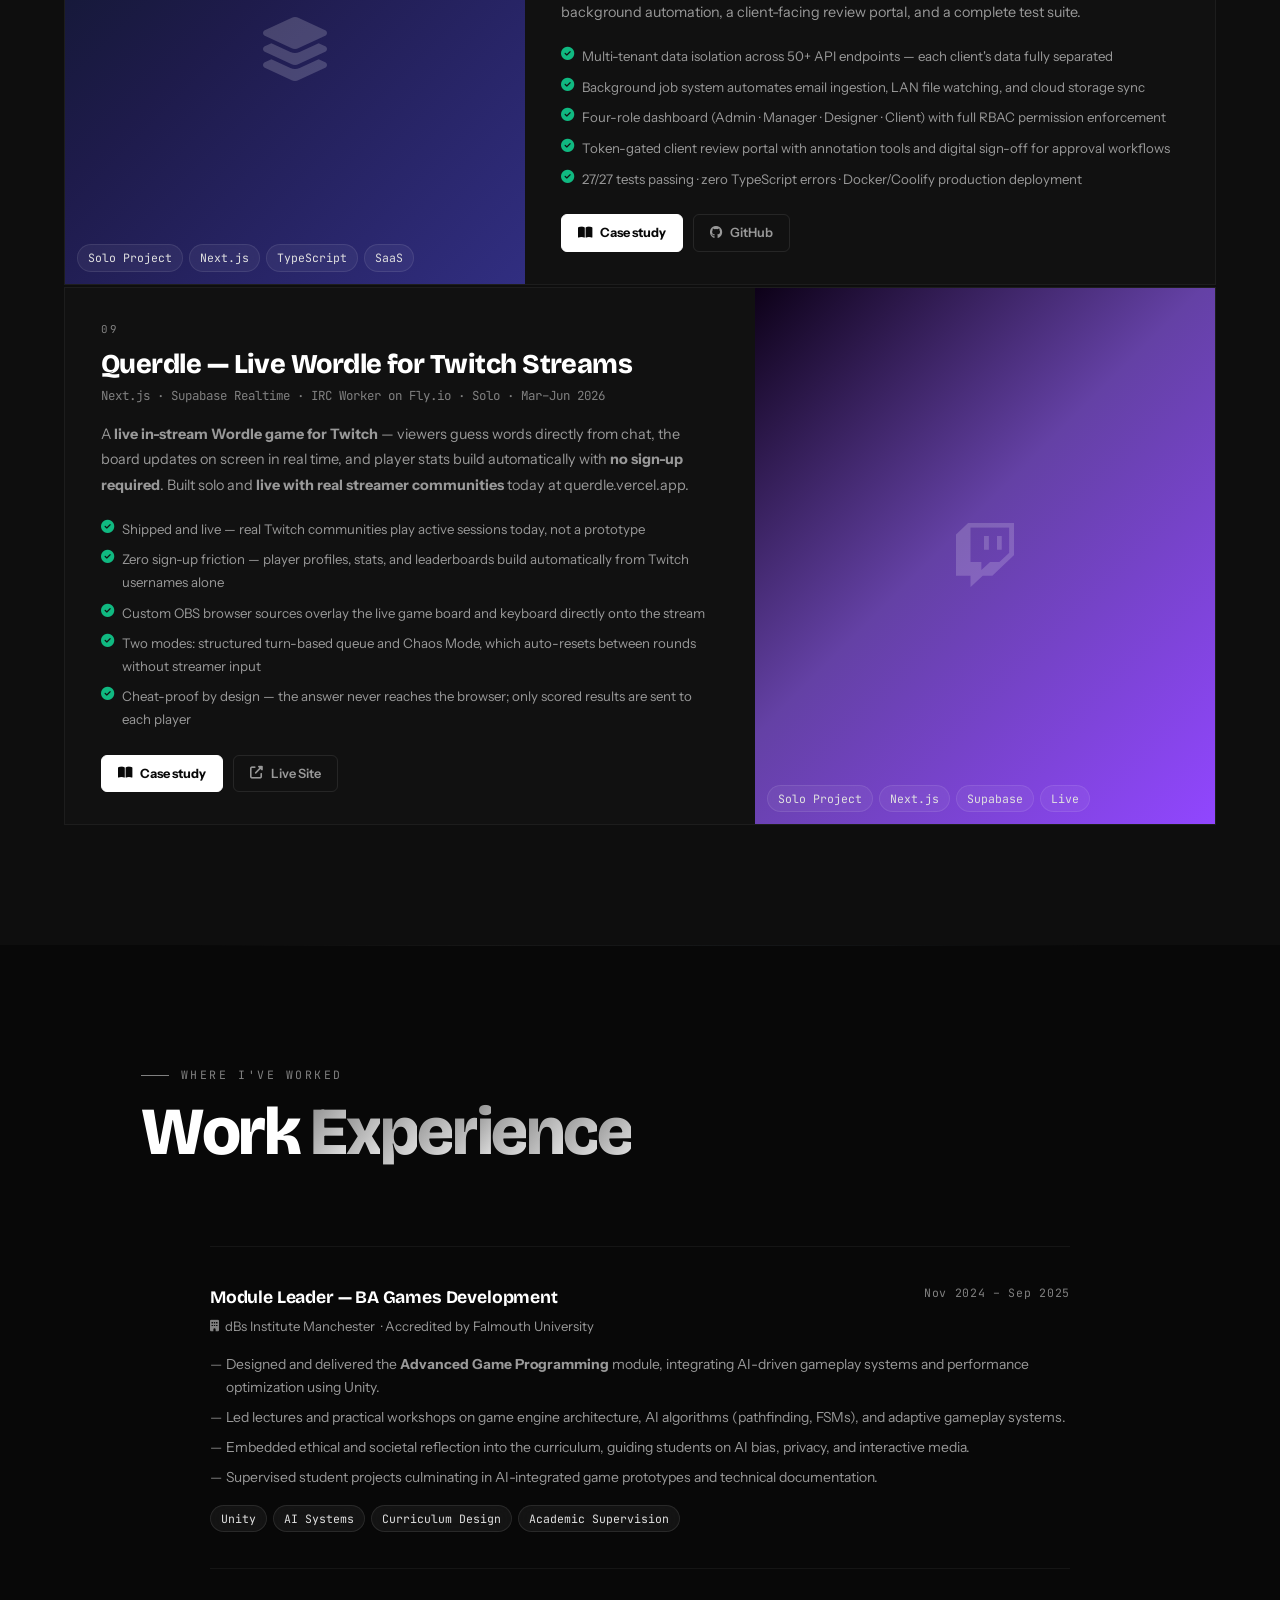
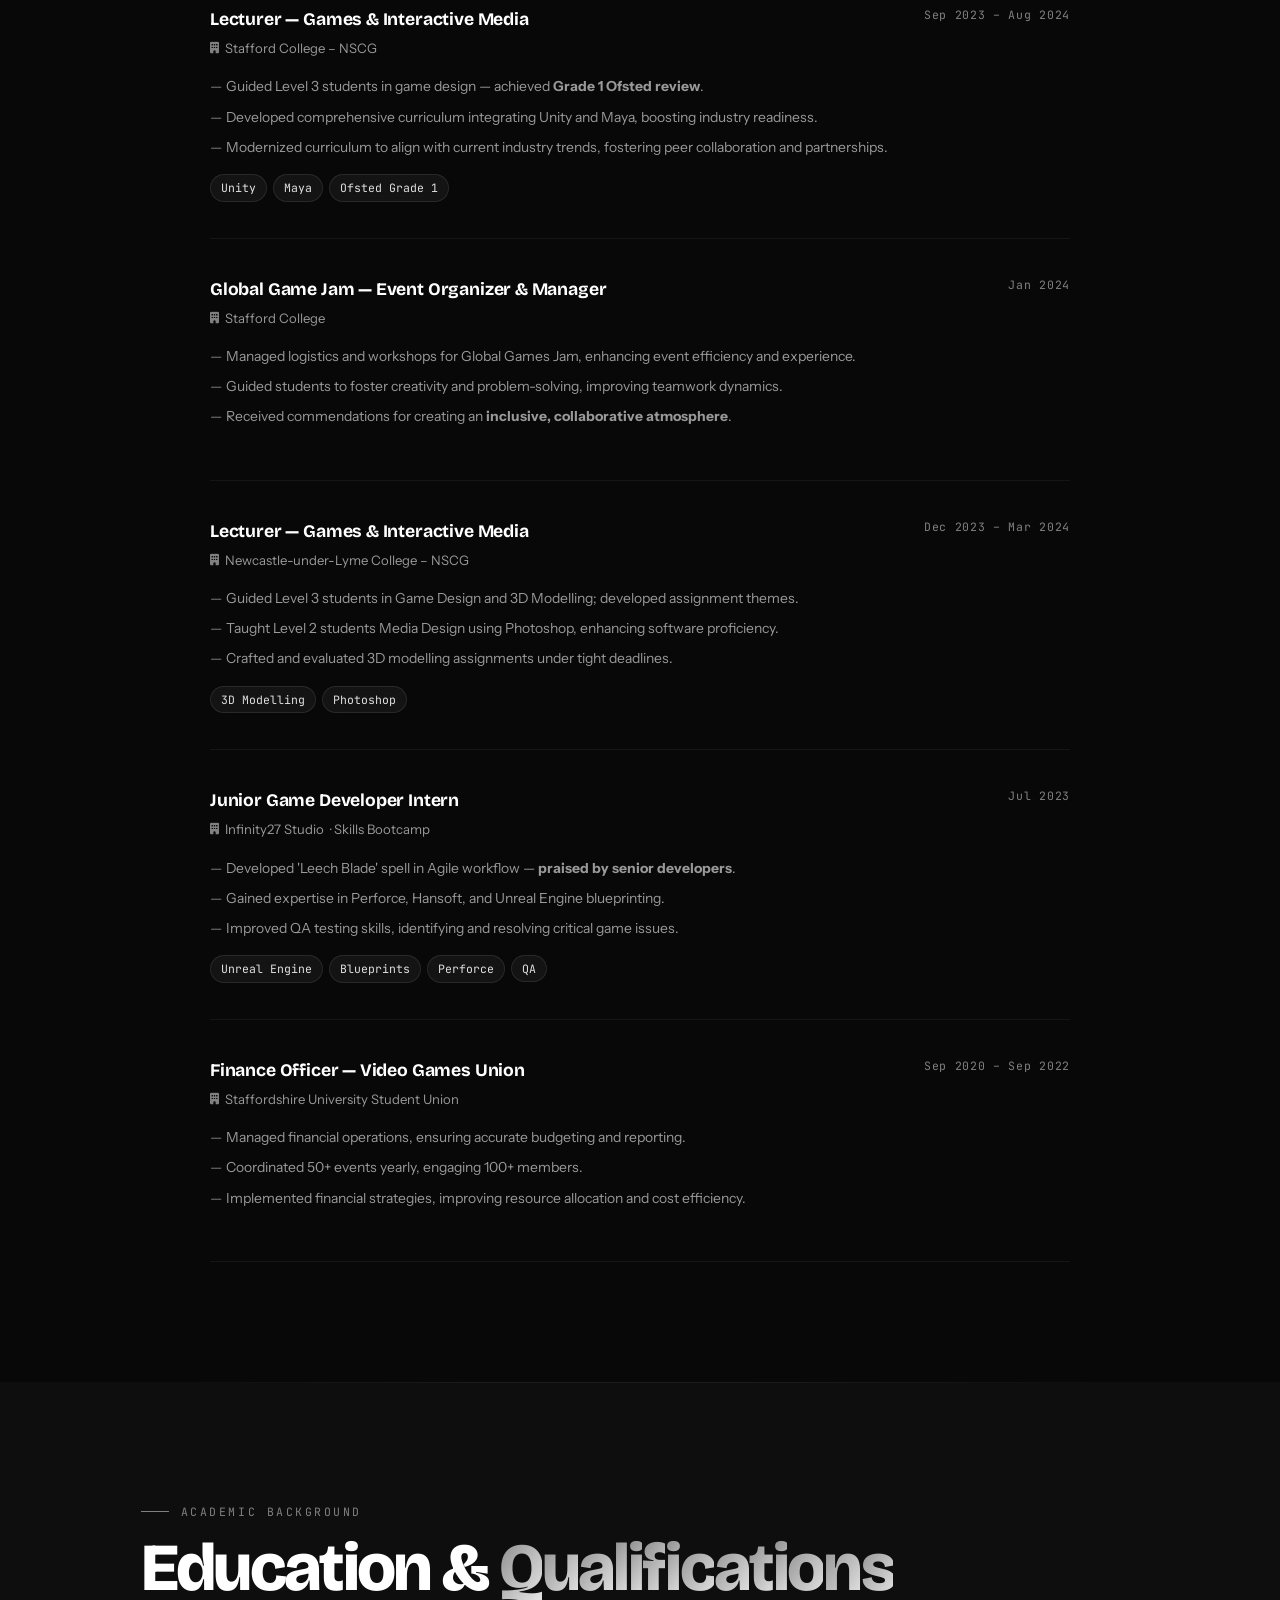
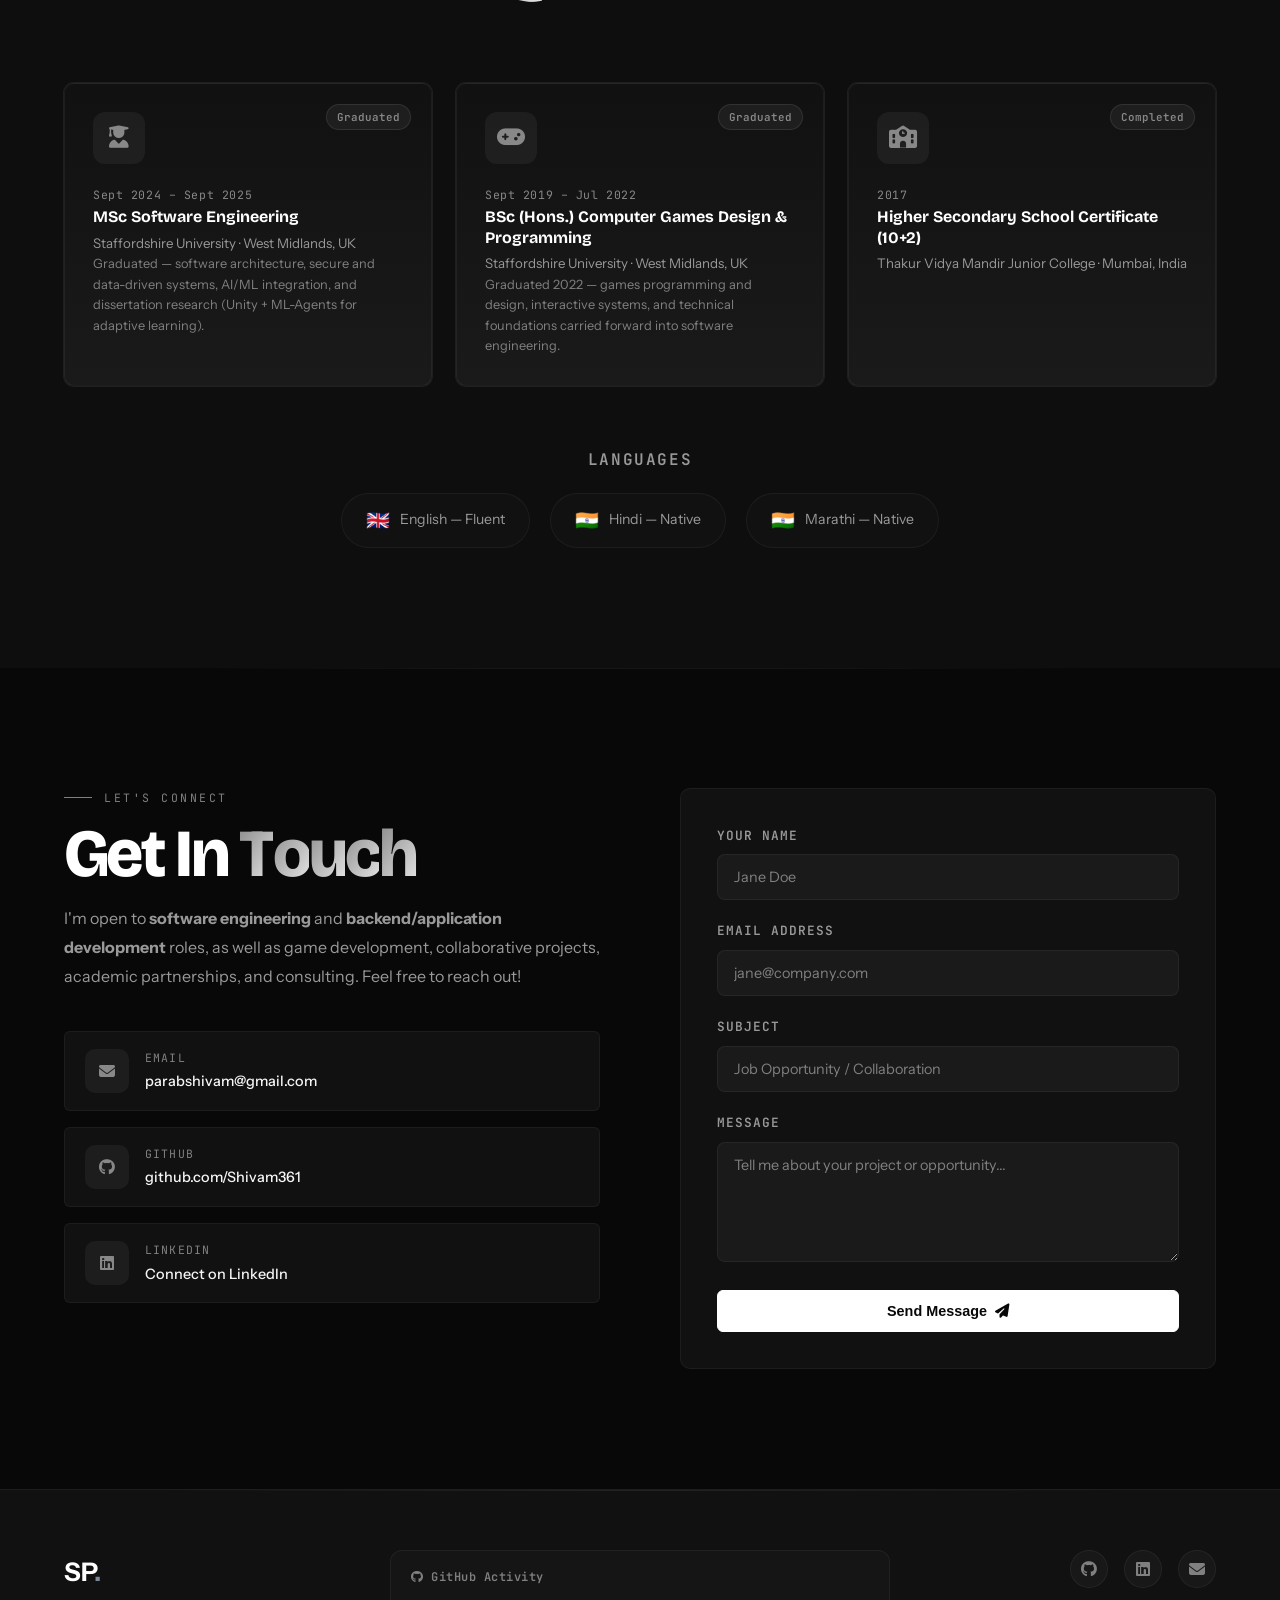
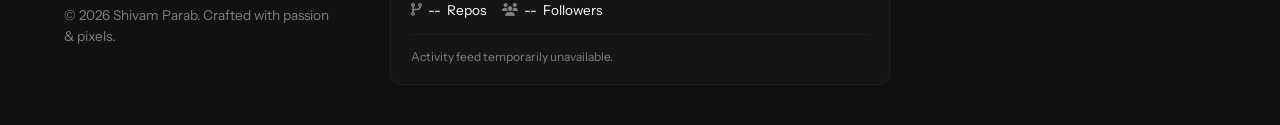
==== commit 4203f7b2: "Add favicon and refine UI/case styles Add site favicon (img/favicon.svg) and link icons across pages" ====
--- a/index.html
+++ b/index.html
@@ -30,6 +30,7 @@
   <!-- AOS animations -->
 
   <link rel="stylesheet" href="css/style.css" />
+  <link rel="icon" href="img/favicon.svg" type="image/svg+xml">
   <link rel="icon" href="img/favicon.ico" type="image/x-icon">
   <!-- SEO / JSON-LD Structured Data -->
   <script type="application/ld+json">
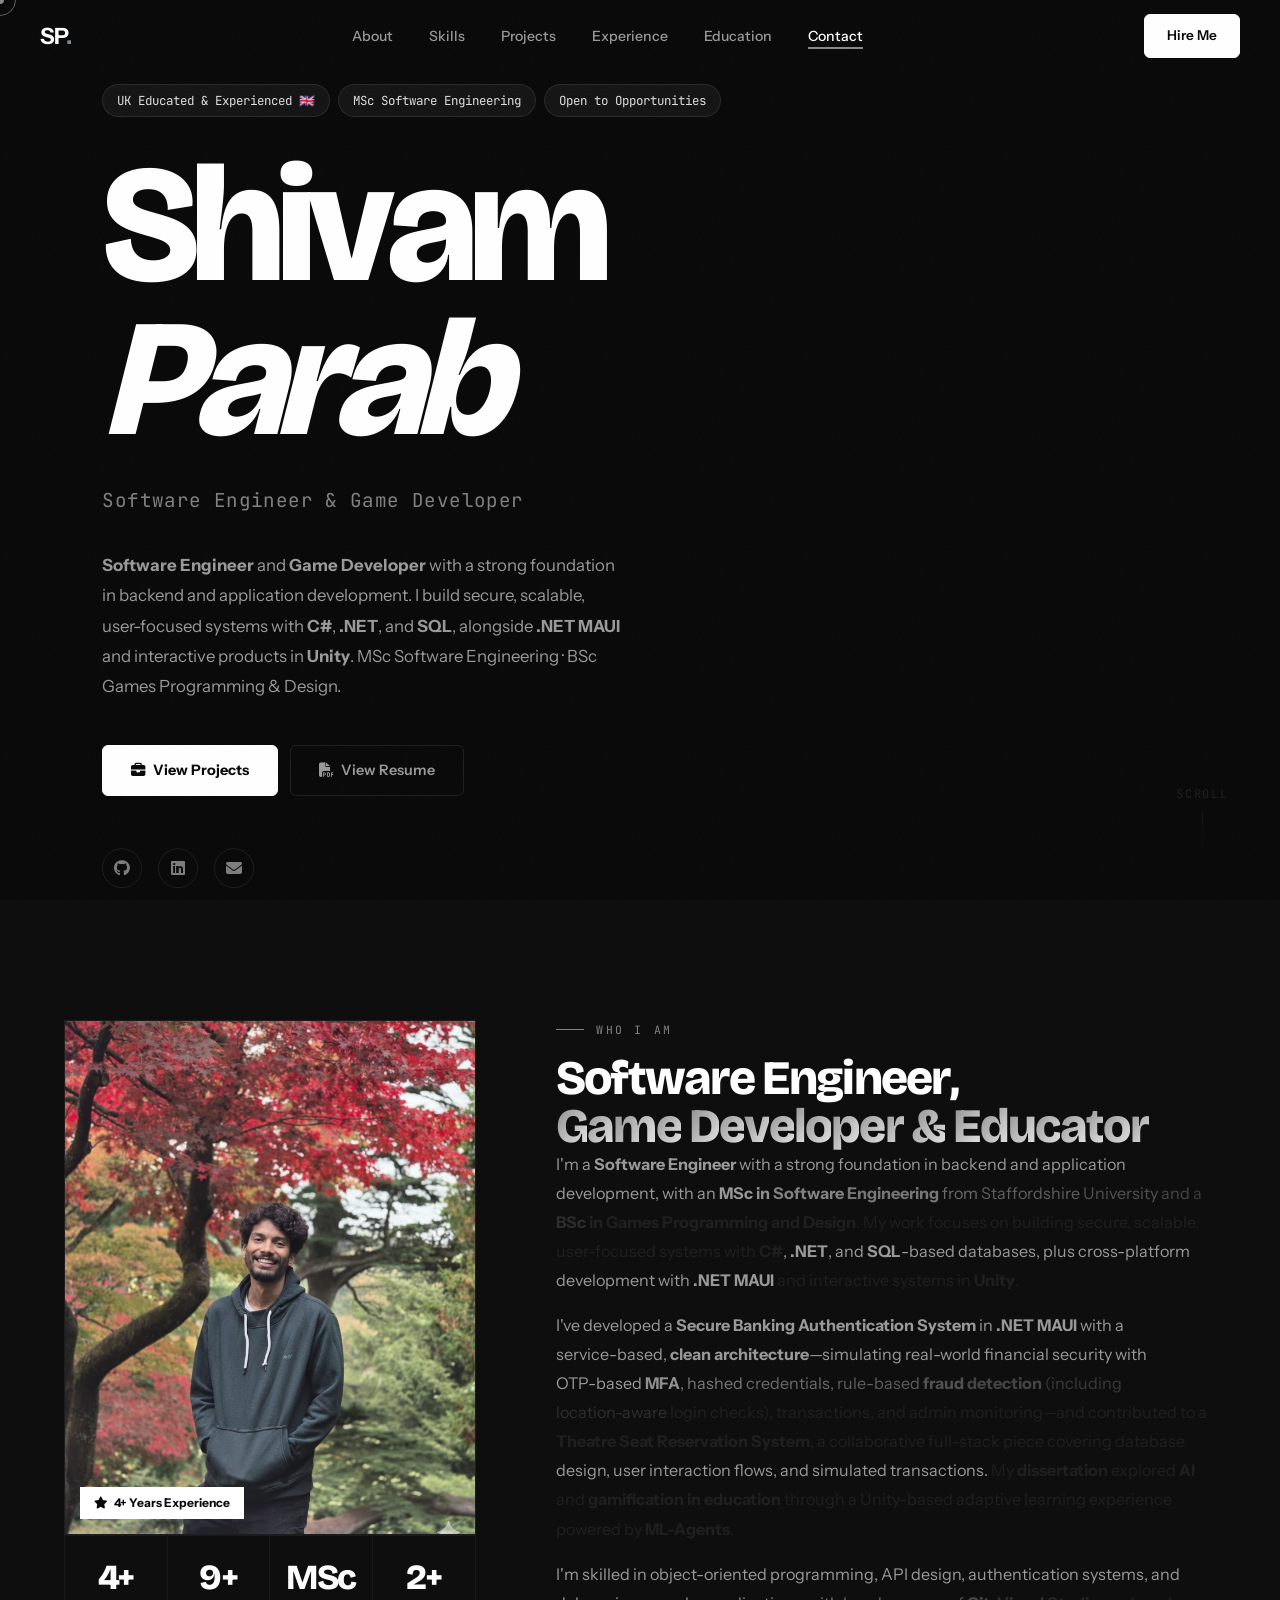
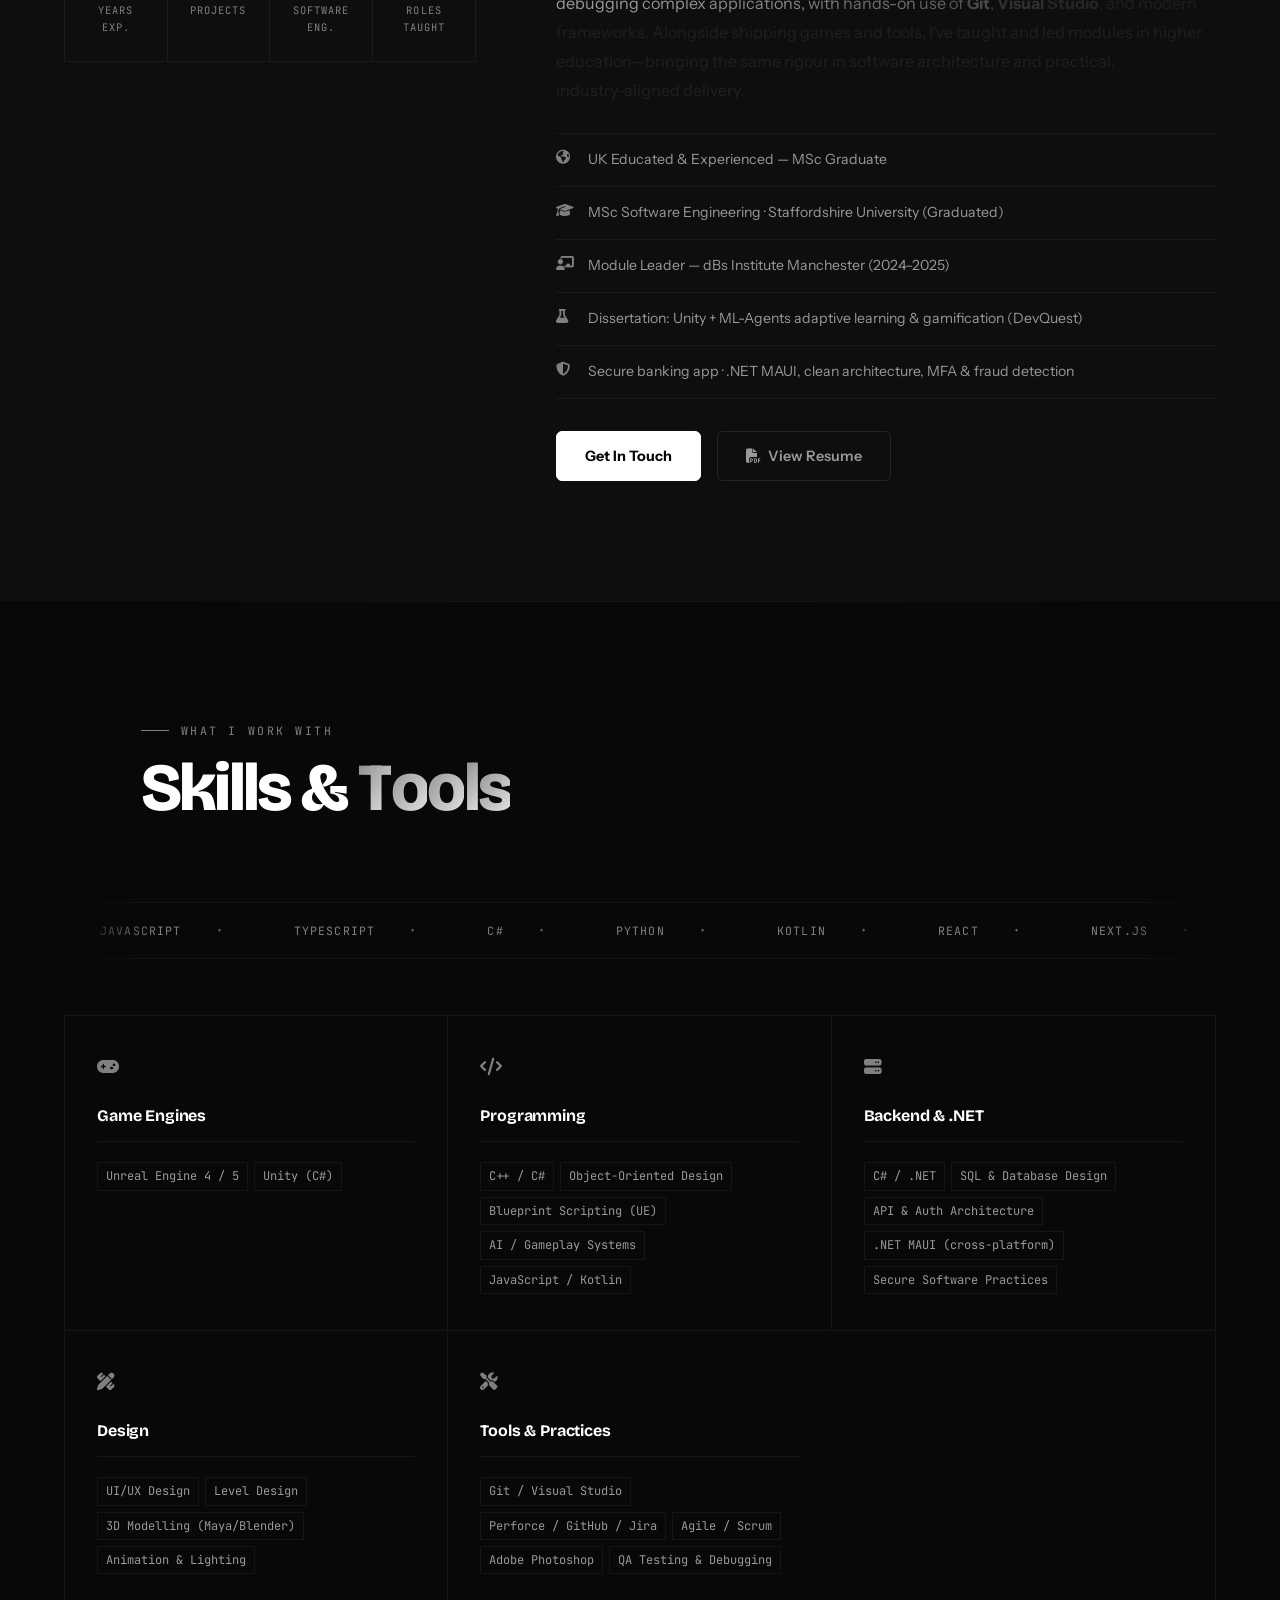
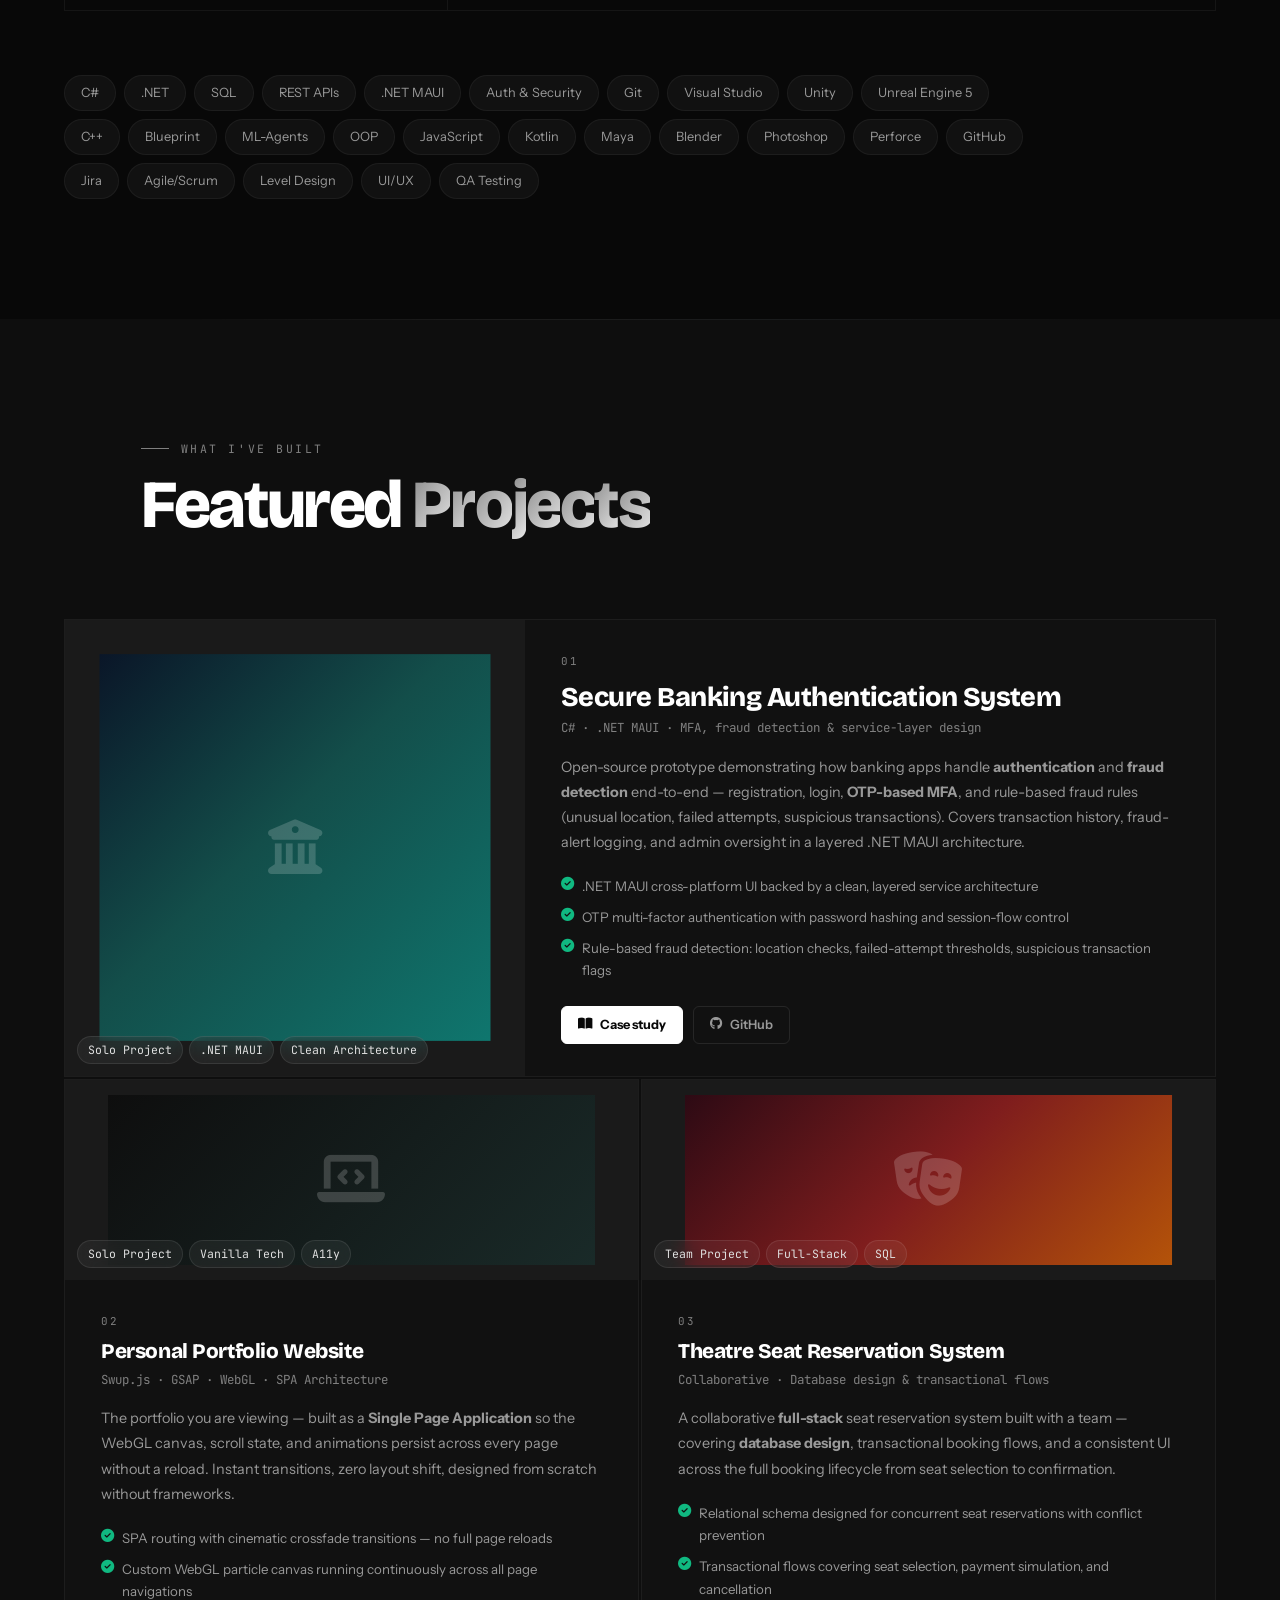
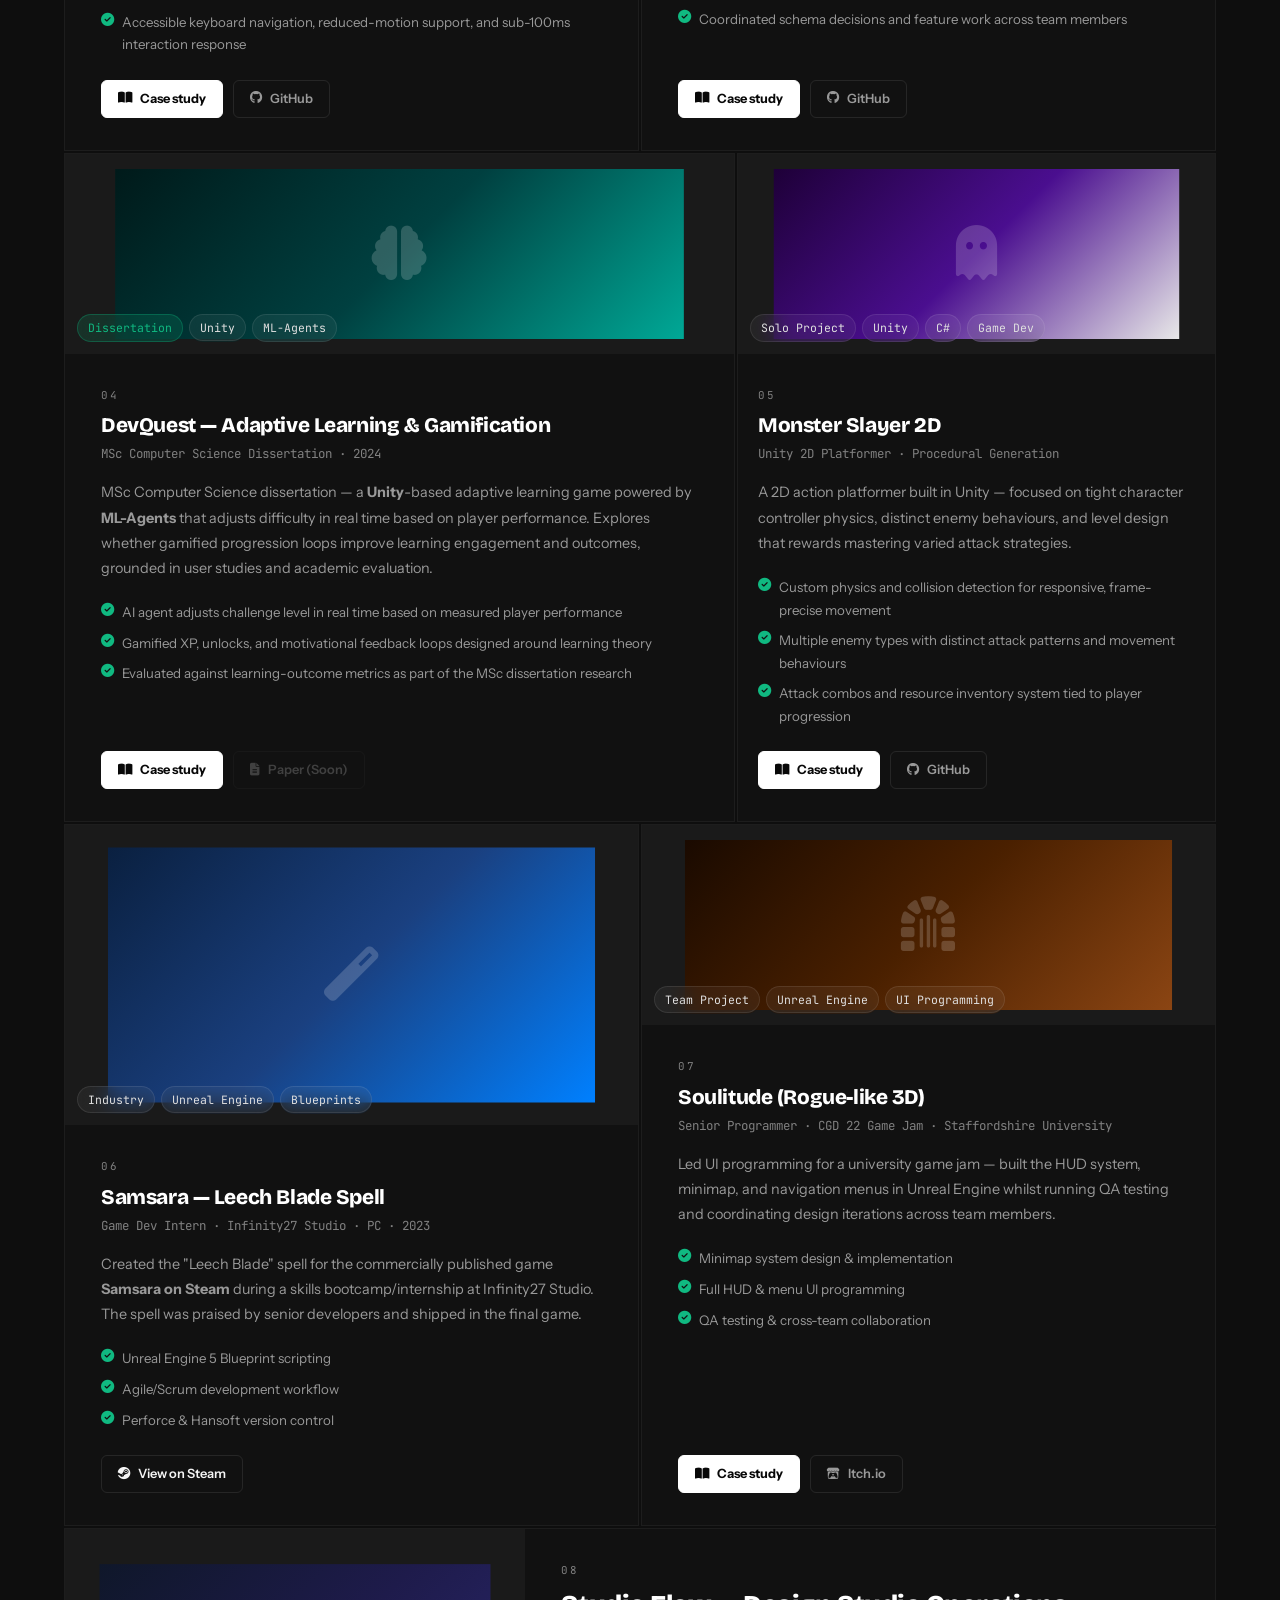
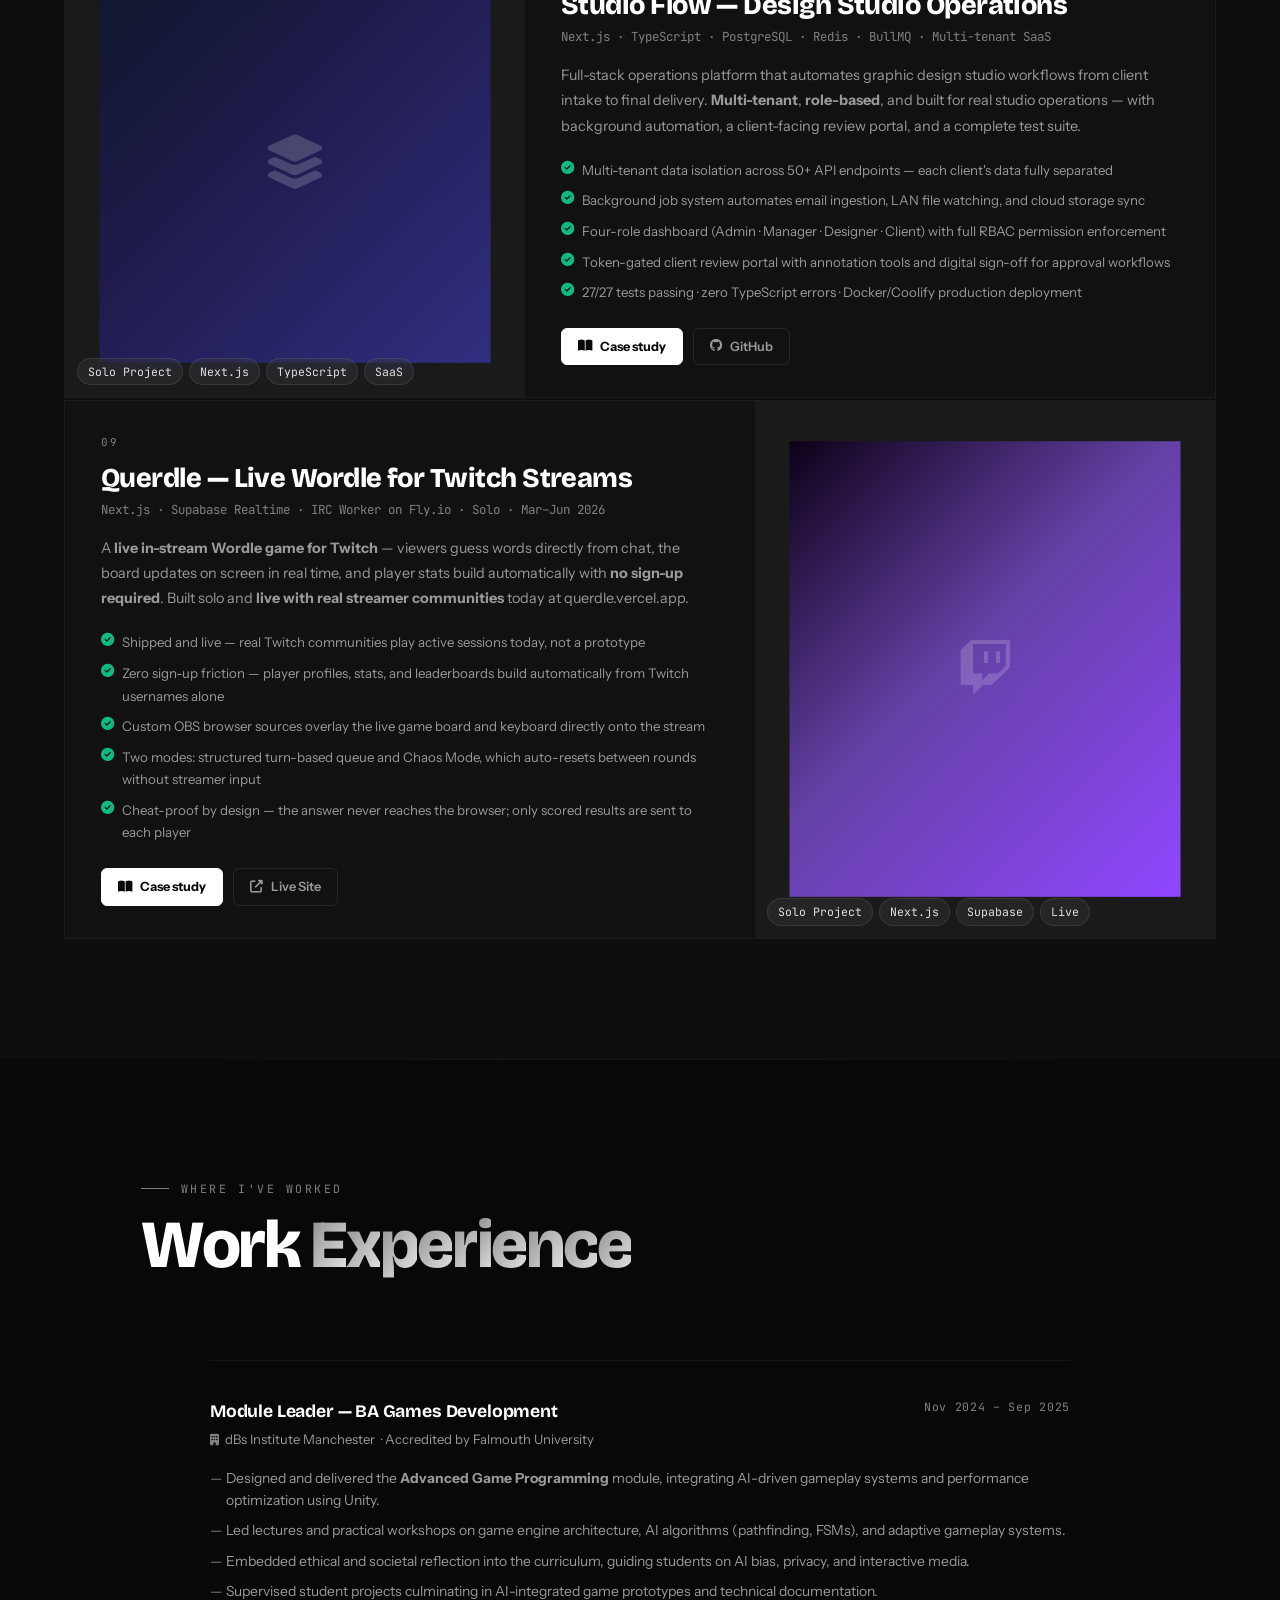
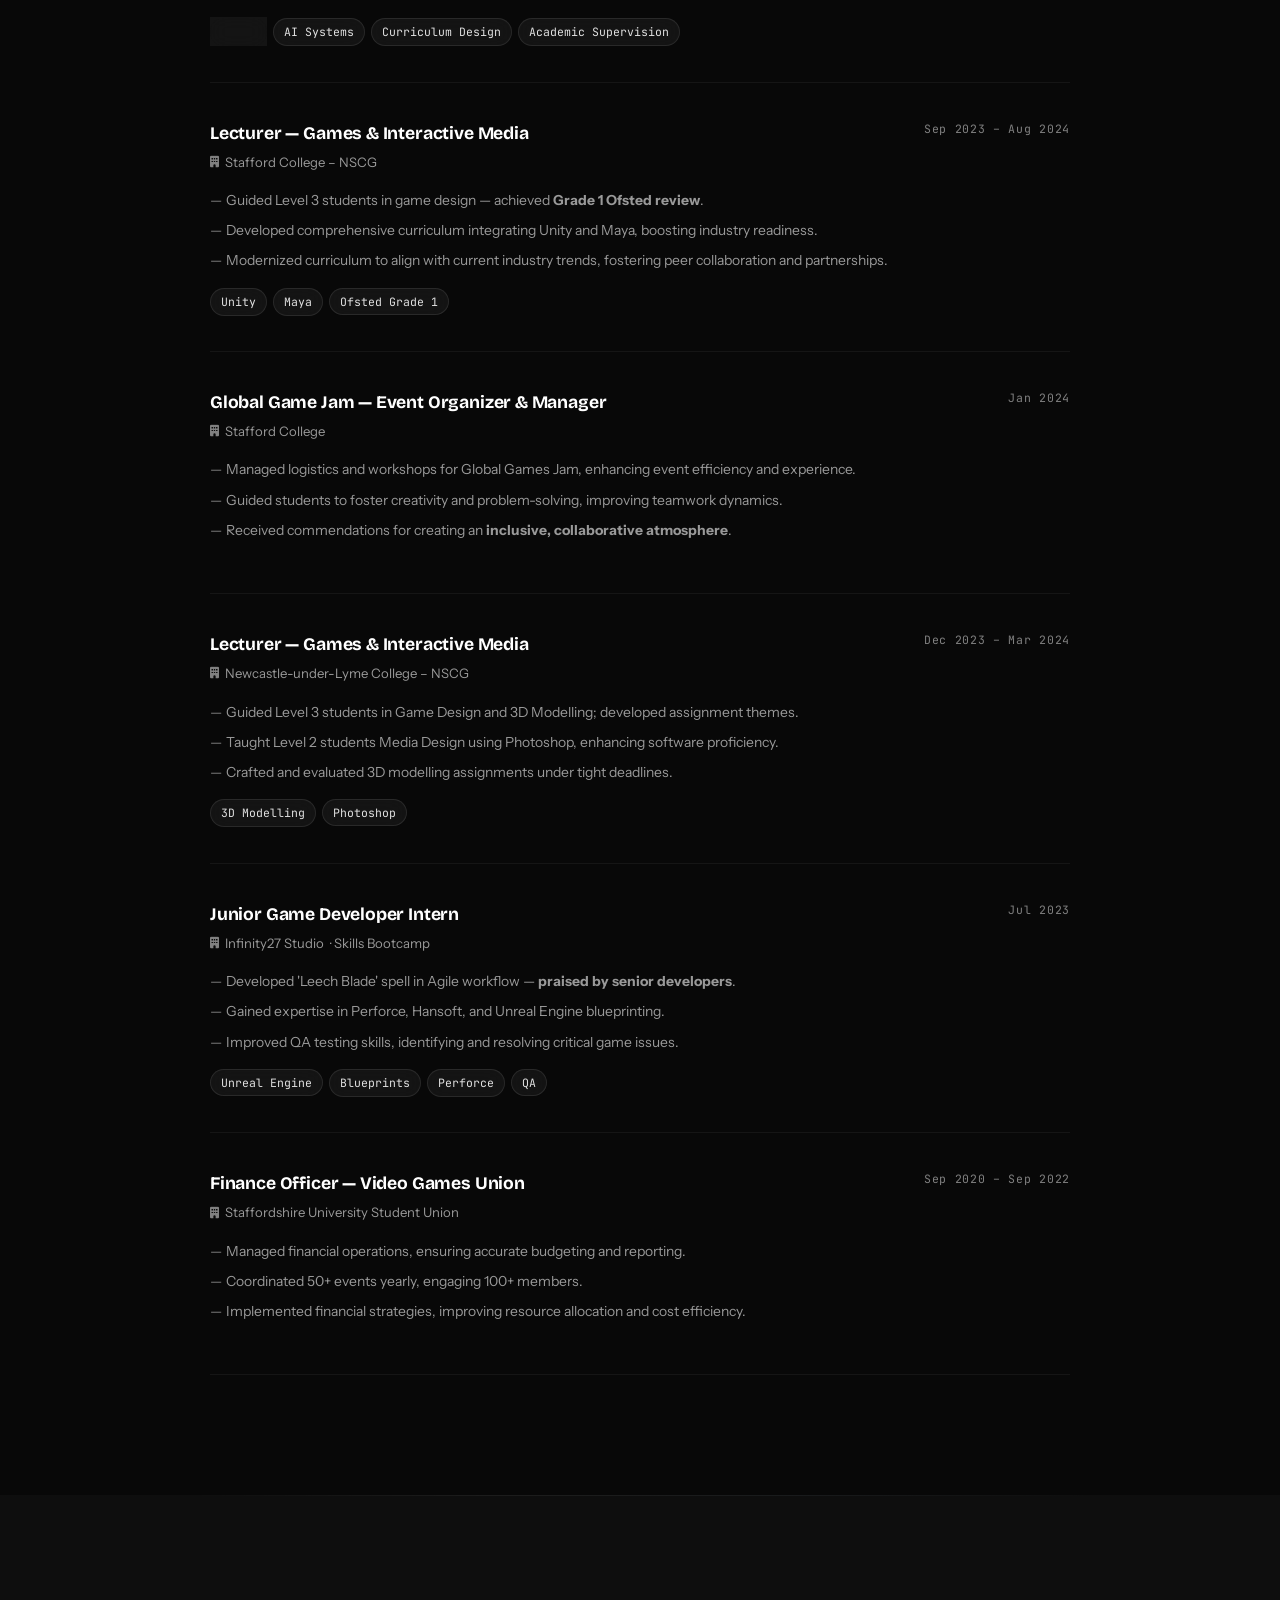
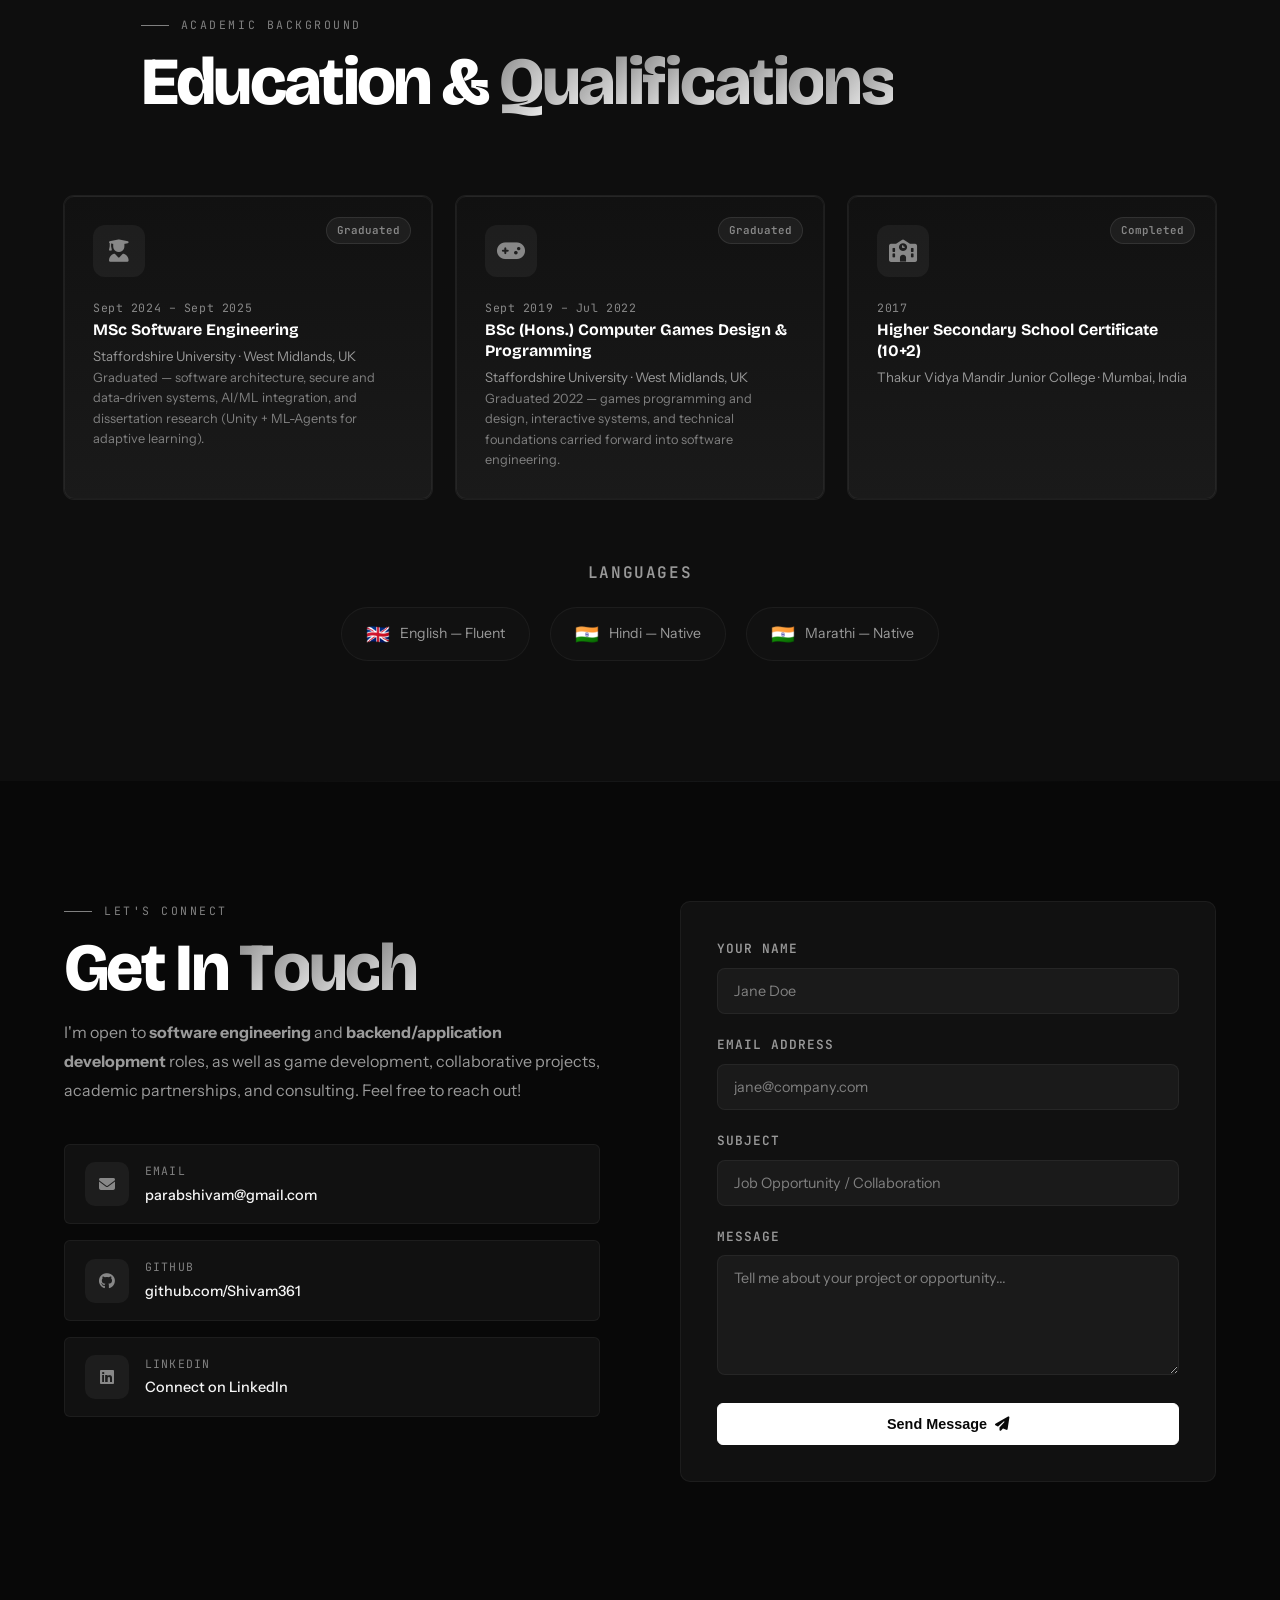
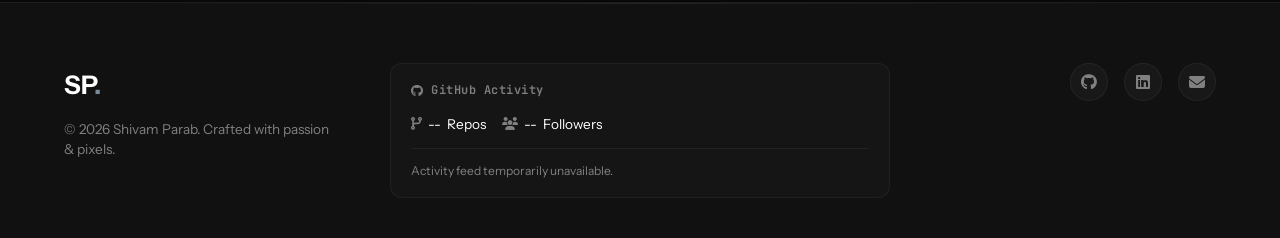
==== commit 2c4b0b91: "Add skills ticker and scroll animations Introduce an infinite tech-stack ticker: add HTML markup (du" ====
--- a/index.html
+++ b/index.html
@@ -232,6 +232,13 @@
         <h2 class="section__title">Skills &amp; <span class="accent">Tools</span></h2>
       </div>
 
+      <div class="skills__ticker" aria-hidden="true">
+        <div class="skills__ticker-track">
+          <span>JavaScript</span><span>TypeScript</span><span>C#</span><span>Python</span><span>Kotlin</span><span>React</span><span>Next.js</span><span>Node.js</span><span>.NET MAUI</span><span>Unity</span><span>Unreal Engine</span><span>PostgreSQL</span><span>Redis</span><span>Docker</span><span>Firebase</span><span>GSAP</span><span>Git</span><span>Figma</span><span>Jest</span><span>Vitest</span>
+          <span>JavaScript</span><span>TypeScript</span><span>C#</span><span>Python</span><span>Kotlin</span><span>React</span><span>Next.js</span><span>Node.js</span><span>.NET MAUI</span><span>Unity</span><span>Unreal Engine</span><span>PostgreSQL</span><span>Redis</span><span>Docker</span><span>Firebase</span><span>GSAP</span><span>Git</span><span>Figma</span><span>Jest</span><span>Vitest</span>
+        </div>
+      </div>
+
       <div class="skills__grid">
 
         <div class="skill-group">
